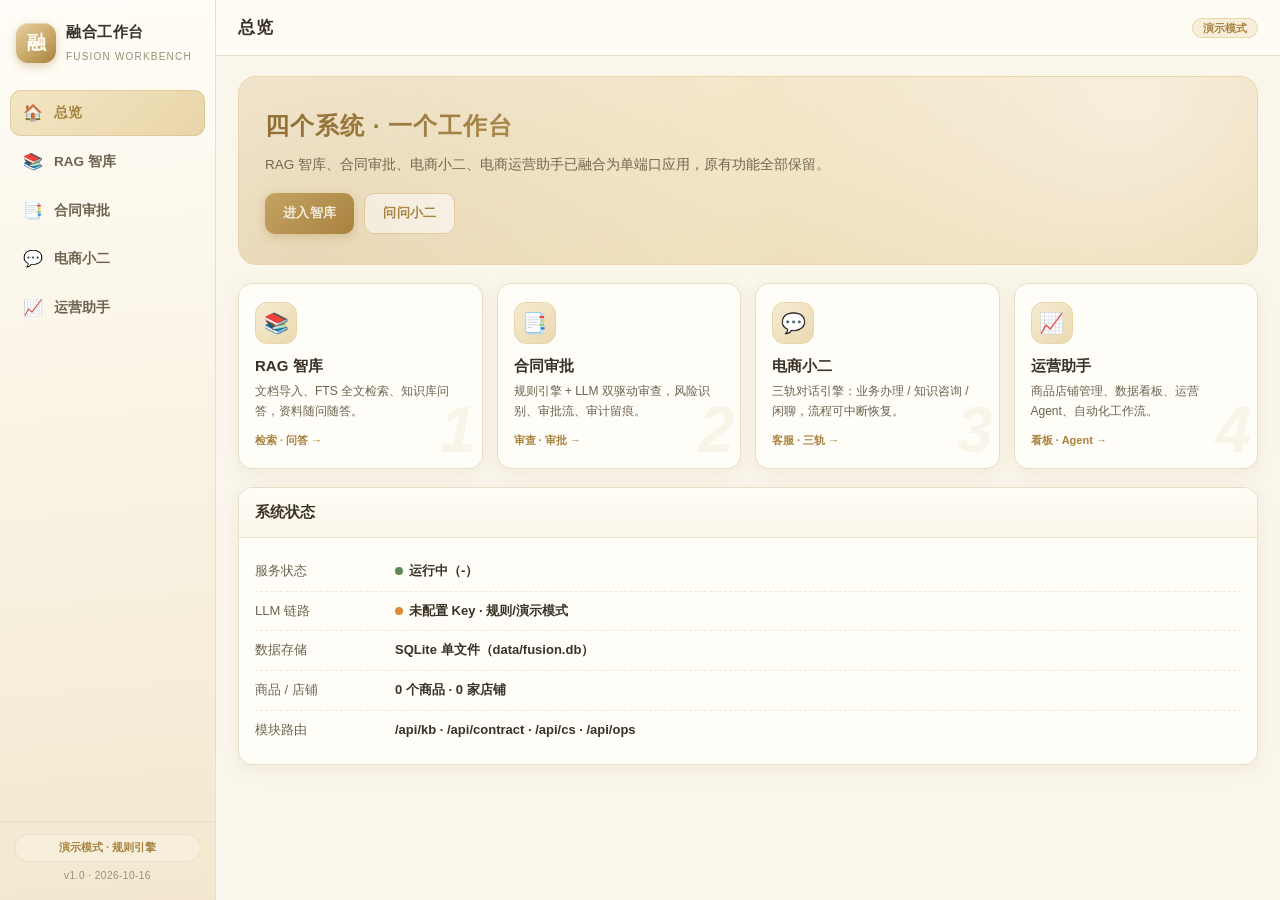
==== static/index.html @ 31737ca7 "feat: 四合一 AI 融合工作台初始化提交（RAG智库/合同审批/电商小二/电商运营助手）" ====
<!DOCTYPE html>
<html lang="zh-CN">
<head>
<meta charset="UTF-8">
<meta name="viewport" content="width=device-width, initial-scale=1.0, viewport-fit=cover">
<title>四合一融合工作台</title>
<link rel="stylesheet" href="/static/assets/app.css">
</head>
<body>
<div class="layout">
  <!-- ============ 侧边栏 ============ -->
  <aside class="sidebar" id="sidebar">
    <div class="brand">
      <div class="brand-logo">融</div>
      <div class="brand-text">
        <b>融合工作台</b>
        <span>Fusion Workbench</span>
      </div>
    </div>
    <nav class="nav">
      <a href="#/overview" data-nav="overview" class="nav-item">
        <span class="ni-ico">🏠</span><span class="ni-text">总览</span>
      </a>
      <a href="#/kb" data-nav="kb" class="nav-item">
        <span class="ni-ico">📚</span><span class="ni-text">RAG 智库</span>
      </a>
      <a href="#/contract" data-nav="contract" class="nav-item">
        <span class="ni-ico">📑</span><span class="ni-text">合同审批</span>
      </a>
      <a href="#/cs" data-nav="cs" class="nav-item">
        <span class="ni-ico">💬</span><span class="ni-text">电商小二</span>
      </a>
      <a href="#/ops" data-nav="ops" class="nav-item">
        <span class="ni-ico">📈</span><span class="ni-text">运营助手</span>
      </a>
    </nav>
    <div class="sidebar-foot">
      <div class="llm-badge" id="llmBadge">检测中…</div>
      <div class="build-mark">v1.0 · 2026-10-16</div>
    </div>
  </aside>
  <div class="sidebar-mask" id="sidebarMask"></div>

  <!-- ============ 主区 ============ -->
  <main class="main">
    <header class="topbar">
      <button class="menu-btn" id="menuBtn" aria-label="菜单">☰</button>
      <h1 class="page-title" id="pageTitle">总览</h1>
      <div class="topbar-right">
        <span class="demo-chip" id="demoChip">演示模式</span>
      </div>
    </header>

    <div class="content" id="content">
      <!-- ======== 总览 ======== -->
      <section class="view" id="view-overview">
        <div class="hero-card">
          <div class="hero-glow"></div>
          <h2>四个系统 · 一个工作台</h2>
          <p>RAG 智库、合同审批、电商小二、电商运营助手已融合为单端口应用，原有功能全部保留。</p>
          <div class="hero-actions">
            <a class="btn btn-gold" href="#/kb">进入智库</a>
            <a class="btn btn-ghost" href="#/cs">问问小二</a>
          </div>
        </div>
        <div class="module-grid" id="moduleGrid"></div>
        <div class="panel">
          <div class="panel-head"><h3>系统状态</h3></div>
          <div class="panel-body" id="sysStatus"></div>
        </div>
      </section>

      <!-- ======== RAG 智库 ======== -->
      <section class="view" id="view-kb">
        <div class="kb-layout">
          <div class="panel">
            <div class="panel-head"><h3>📥 文档导入</h3></div>
            <div class="panel-body">
              <input class="input" id="kbName" placeholder="文档名称，如：售后政策.txt">
              <textarea class="input textarea" id="kbText" rows="5" placeholder="粘贴文档内容（txt / md）…"></textarea>
              <div class="row-gap">
                <button class="btn btn-gold" id="kbImportText">导入文本</button>
                <label class="btn btn-ghost file-btn">
                  上传文件<input type="file" id="kbFile" hidden>
                </label>
              </div>
              <div class="divider"><span>已导入文档</span></div>
              <div class="doc-list" id="kbDocList"></div>
            </div>
          </div>
          <div class="panel kb-chat-panel">
            <div class="panel-head"><h3>💬 知识库问答</h3><span class="panel-tip" id="kbModeTip"></span></div>
            <div class="chat-scroll" id="kbChatScroll"></div>
            <div class="chat-inputbar">
              <input class="input" id="kbQuestion" placeholder="基于已导入文档提问，回车发送">
              <button class="btn btn-gold" id="kbAsk">提问</button>
            </div>
          </div>
        </div>
      </section>

      <!-- ======== 合同审批 ======== -->
      <section class="view" id="view-contract">
        <div class="panel">
          <div class="panel-head"><h3>📑 提交合同审查</h3></div>
          <div class="panel-body">
            <div class="form-grid">
              <input class="input" id="ctName" placeholder="合同名称">
              <select class="input" id="ctBiz">
                <option value="procurement">采购合同</option>
                <option value="sales">销售合同</option>
                <option value="service">服务合同</option>
                <option value="labor">劳动合同</option>
              </select>
              <input class="input" id="ctApplicant" placeholder="经办人" value="李四">
            </div>
            <textarea class="input textarea" id="ctText" rows="6" placeholder="粘贴合同全文，或上传 .txt 合同文件…"></textarea>
            <div class="row-gap">
              <button class="btn btn-gold" id="ctSubmit">开始审查</button>
              <button class="btn btn-ghost" id="ctDemo">填入示例合同</button>
              <label class="btn btn-ghost file-btn">
                上传合同<input type="file" id="ctFile" hidden accept=".txt,.md">
              </label>
            </div>
          </div>
        </div>
        <div class="panel">
          <div class="panel-head"><h3>审查列表</h3>
            <select class="input input-sm" id="ctStatusFilter">
              <option value="">全部状态</option>
              <option value="pending">待审批</option>
              <option value="approved">已通过</option>
              <option value="rejected">已拒绝</option>
              <option value="rectifying">整改中</option>
            </select>
          </div>
          <div class="panel-body table-wrap" id="ctTableWrap"></div>
        </div>
        <div class="panel">
          <div class="panel-head"><h3>🛡️ 审计日志</h3><button class="btn btn-ghost btn-sm" id="ctAuditRefresh">刷新</button></div>
          <div class="panel-body table-wrap" id="ctAuditWrap"></div>
        </div>
      </section>

      <!-- ======== 电商小二 ======== -->
      <section class="view" id="view-cs">
        <div class="cs-layout">
          <div class="panel cs-chat-panel">
            <div class="panel-head">
              <h3>💬 电商小二</h3>
              <div class="row-gap">
                <span class="panel-tip" id="csTrackTip">三轨对话引擎</span>
                <button class="btn btn-ghost btn-sm" id="csReset">重置会话</button>
              </div>
            </div>
            <div class="chat-scroll" id="csChatScroll"></div>
            <div class="chat-inputbar">
              <input class="input" id="csInput" placeholder="试试：查订单 / 查物流 / 申请退款 / 转人工 / 退款政策">
              <button class="btn btn-gold" id="csSend">发送</button>
            </div>
          </div>
          <div class="cs-side">
            <div class="panel">
              <div class="panel-head"><h3>⚡ 快捷入口</h3></div>
              <div class="panel-body quick-grid" id="csQuick"></div>
            </div>
            <div class="panel">
              <div class="panel-head"><h3>🧑‍💼 数字人坐席</h3></div>
              <div class="panel-body dh-body">
                <div class="dh-avatar">🤖</div>
                <div class="dh-info">
                  <b>小二 · 数字人</b>
                  <p>状态：在线（演示）<br>负责：接待 / 答疑 / 引导</p>
                </div>
              </div>
            </div>
            <div class="panel">
              <div class="panel-head"><h3>⭐ 服务评价</h3></div>
              <div class="panel-body">
                <div class="rate-row" id="csRateRow">
                  <span class="rate-star" data-v="1">★</span><span class="rate-star" data-v="2">★</span><span class="rate-star" data-v="3">★</span><span class="rate-star" data-v="4">★</span><span class="rate-star" data-v="5">★</span>
                </div>
                <div class="panel-tip" id="csRateTip">点击星星评价本次服务</div>
              </div>
            </div>
          </div>
        </div>
      </section>

      <!-- ======== 运营助手 ======== -->
      <section class="view" id="view-ops">
        <div class="metric-grid" id="opsMetrics"></div>
        <div class="tabs" id="opsTabs">
          <button class="tab active" data-tab="products">商品池</button>
          <button class="tab" data-tab="stores">店铺管理</button>
          <button class="tab" data-tab="agents">运营 Agent</button>
          <button class="tab" data-tab="workflows">自动化工作流</button>
        </div>
        <div class="tab-pane active" id="pane-products">
          <div class="panel">
            <div class="panel-head"><h3>商品管理</h3>
              <button class="btn btn-gold btn-sm" id="opsNewProduct">+ 新增商品</button>
            </div>
            <div class="panel-body table-wrap" id="opsProductTable"></div>
          </div>
        </div>
        <div class="tab-pane" id="pane-stores">
          <div class="panel">
            <div class="panel-head"><h3>店铺管理</h3>
              <button class="btn btn-gold btn-sm" id="opsNewStore">+ 新增店铺</button>
            </div>
            <div class="panel-body table-wrap" id="opsStoreTable"></div>
          </div>
        </div>
        <div class="tab-pane" id="pane-agents">
          <div class="panel">
            <div class="panel-head"><h3>🤖 运营 Agent</h3></div>
            <div class="panel-body agent-grid" id="opsAgentGrid"></div>
          </div>
          <div class="panel">
            <div class="panel-head"><h3>运行记录</h3></div>
            <div class="panel-body" id="opsRunList"></div>
          </div>
        </div>
        <div class="tab-pane" id="pane-workflows">
          <div class="panel">
            <div class="panel-head"><h3>⚙️ 自动化工作流</h3></div>
            <div class="panel-body table-wrap" id="opsWorkflowTable"></div>
          </div>
        </div>
      </section>
    </div>
  </main>
</div>

<div class="toast" id="toast"></div>
<script src="/static/assets/app.js"></script>
</body>
</html>
---- static/assets/app.css ----
/* ===== 四合一融合工作台 · 金白配色 ===== */
:root {
  --bg: #FAF6EC;
  --bg2: #F4EDDC;
  --card: #FFFDF7;
  --gold: #C9A96A;
  --gold-deep: #A8823F;
  --gold-light: #E9D5A8;
  --ink: #3A3226;
  --ink2: #6E6350;
  --ink3: #9A8D74;
  --line: #E8DFC8;
  --red: #C0453E;
  --orange: #D98E32;
  --green: #5B8C5A;
  --radius: 14px;
  --shadow: 0 4px 18px rgba(168, 130, 63, .10);
}
* { margin: 0; padding: 0; box-sizing: border-box; -webkit-tap-highlight-color: transparent; }
html { -webkit-text-size-adjust: 100%; }
body {
  background: var(--bg);
  color: var(--ink);
  font-family: -apple-system, BlinkMacSystemFont, "PingFang SC", "HarmonyOS Sans SC", "MiSans", "Microsoft YaHei", sans-serif;
  font-size: 14px;
  line-height: 1.6;
}
a { color: inherit; text-decoration: none; }
button { font-family: inherit; }

/* ===== 布局 ===== */
.layout { display: flex; min-height: 100vh; }
.sidebar {
  width: 216px; flex: none;
  background: linear-gradient(175deg, #FFFDF7 0%, #F8F1E0 60%, #F3E8CF 100%);
  border-right: 1px solid var(--line);
  display: flex; flex-direction: column;
  position: sticky; top: 0; height: 100vh;
  z-index: 40;
}
.brand { display: flex; align-items: center; gap: 10px; padding: 20px 16px 16px; }
.brand-logo {
  width: 40px; height: 40px; border-radius: 12px; flex: none;
  background: linear-gradient(140deg, #E8CF9E, #C9A96A 55%, #A8823F);
  color: #FFFDF7; font-weight: 900; font-size: 19px;
  display: flex; align-items: center; justify-content: center;
  box-shadow: 0 3px 10px rgba(168,130,63,.35), inset 0 1px 0 rgba(255,255,255,.4);
}
.brand-text b { display: block; font-size: 15px; letter-spacing: .5px; }
.brand-text span { font-size: 10px; color: var(--ink3); letter-spacing: 1.2px; text-transform: uppercase; }
.nav { flex: 1; padding: 8px 10px; display: flex; flex-direction: column; gap: 3px; }
.nav-item {
  display: flex; align-items: center; gap: 10px;
  padding: 10px 12px; border-radius: 11px;
  color: var(--ink2); font-weight: 600; font-size: 13.5px;
  transition: all .18s;
}
.nav-item:hover { background: rgba(201,169,106,.12); color: var(--ink); }
.nav-item.active {
  background: linear-gradient(135deg, #F3E5C4, #E9D5A8);
  color: var(--gold-deep);
  box-shadow: inset 0 0 0 1px rgba(201,169,106,.35);
}
.ni-ico { font-size: 16px; width: 22px; text-align: center; }
.sidebar-foot { padding: 12px 14px 16px; border-top: 1px solid var(--line); }
.llm-badge {
  font-size: 11px; font-weight: 700; border-radius: 999px;
  padding: 4px 10px; text-align: center; margin-bottom: 6px;
  background: #F7EFDC; color: var(--gold-deep); border: 1px solid var(--line);
}
.llm-badge.on { background: #EDF5EC; color: var(--green); border-color: #CBE0CB; }
.build-mark { font-size: 10px; color: var(--ink3); text-align: center; letter-spacing: .5px; }
.sidebar-mask { display: none; }

.main { flex: 1; min-width: 0; display: flex; flex-direction: column; }
.topbar {
  display: flex; align-items: center; gap: 12px;
  padding: 14px 22px;
  background: rgba(255,253,247,.85);
  backdrop-filter: blur(8px);
  border-bottom: 1px solid var(--line);
  position: sticky; top: 0; z-index: 30;
}
.page-title { font-size: 17px; font-weight: 800; letter-spacing: .5px; }
.topbar-right { margin-left: auto; }
.demo-chip {
  font-size: 11px; font-weight: 700; color: var(--gold-deep);
  background: #F7EFDC; border: 1px solid var(--gold-light);
  padding: 3px 10px; border-radius: 999px;
}
.demo-chip.live { color: var(--green); background: #EDF5EC; border-color: #CBE0CB; }
.menu-btn {
  display: none; font-size: 19px; line-height: 1;
  background: none; border: 1px solid var(--line); border-radius: 9px;
  padding: 5px 10px; color: var(--ink2); cursor: pointer;
}
.content { padding: 20px 22px 60px; max-width: 1280px; width: 100%; }
.view { display: none; animation: fadeUp .25s ease; }
.view.active { display: block; }
@keyframes fadeUp { from { opacity: 0; transform: translateY(6px); } to { opacity: 1; transform: none; } }

/* ===== 通用组件 ===== */
.panel {
  background: var(--card); border: 1px solid var(--line);
  border-radius: var(--radius); box-shadow: var(--shadow);
  margin-bottom: 16px; overflow: hidden;
}
.panel-head {
  display: flex; align-items: center; gap: 10px;
  padding: 13px 16px; border-bottom: 1px solid var(--line);
  background: linear-gradient(180deg, #FFFDF7, #FBF6EA);
}
.panel-head h3 { font-size: 14.5px; font-weight: 800; }
.panel-tip { font-size: 11.5px; color: var(--ink3); margin-left: auto; }
.panel-body { padding: 14px 16px; }
.btn {
  display: inline-flex; align-items: center; justify-content: center; gap: 6px;
  border: none; border-radius: 10px; cursor: pointer;
  font-size: 13px; font-weight: 700; letter-spacing: .3px;
  padding: 9px 18px; transition: all .16s;
}
.btn:active { transform: scale(.97); }
.btn-gold {
  background: linear-gradient(135deg, #C9A96A, #A8823F);
  color: #FFFDF7; box-shadow: 0 3px 10px rgba(168,130,63,.30);
}
.btn-gold:hover { filter: brightness(1.06); }
.btn-ghost {
  background: #FFFDF7; color: var(--gold-deep);
  border: 1px solid var(--gold-light);
}
.btn-ghost:hover { background: #FBF4E4; }
.btn-sm { padding: 5px 12px; font-size: 12px; border-radius: 8px; }
.btn-danger { background: #FBEDEC; color: var(--red); border: 1px solid #F0D4D2; }
.btn[disabled] { opacity: .55; pointer-events: none; }
.input {
  width: 100%; background: #FFFDF7;
  border: 1px solid var(--line); border-radius: 10px;
  padding: 9px 12px; font-size: 13px; color: var(--ink);
  font-family: inherit; outline: none; transition: border .15s;
}
.input:focus { border-color: var(--gold); box-shadow: 0 0 0 3px rgba(201,169,106,.14); }
.input-sm { width: auto; padding: 5px 10px; font-size: 12px; }
.textarea { resize: vertical; min-height: 70px; line-height: 1.6; }
.row-gap { display: flex; gap: 8px; flex-wrap: wrap; margin-top: 10px; }
.file-btn { cursor: pointer; }
.divider {
  display: flex; align-items: center; gap: 10px;
  margin: 16px 0 10px; color: var(--ink3); font-size: 11.5px; font-weight: 700; letter-spacing: 1px;
}
.divider::before, .divider::after { content: ""; flex: 1; height: 1px; background: var(--line); }

table.table { width: 100%; border-collapse: collapse; font-size: 12.5px; }
.table th {
  text-align: left; padding: 9px 10px; font-size: 11.5px; color: var(--ink3);
  border-bottom: 1px solid var(--line); white-space: nowrap; letter-spacing: .5px;
}
.table td { padding: 10px; border-bottom: 1px solid #F2EBDA; vertical-align: top; }
.table tr:last-child td { border-bottom: none; }
.table tr.clickable { cursor: pointer; }
.table tr.clickable:hover { background: #FBF6EA; }
.table-wrap { overflow-x: auto; }
.tag {
  display: inline-block; font-size: 11px; font-weight: 700;
  padding: 2px 9px; border-radius: 999px; white-space: nowrap;
}
.tag-high { background: #FBEDEC; color: var(--red); }
.tag-medium { background: #FCF3E4; color: var(--orange); }
.tag-low { background: #EDF5EC; color: var(--green); }
.tag-none { background: #F2EFE7; color: var(--ink3); }
.tag-gold { background: #F7EFDC; color: var(--gold-deep); }
.tag-gray { background: #F2EFE7; color: var(--ink2); }
.empty-tip { text-align: center; color: var(--ink3); font-size: 12.5px; padding: 26px 0; }

/* ===== 总览 ===== */
.hero-card {
  position: relative; overflow: hidden;
  background: linear-gradient(150deg, #F8EFDB, #F1E3C2 55%, #E9D5A8);
  border: 1px solid var(--gold-light); border-radius: 18px;
  padding: 30px 26px; margin-bottom: 18px;
}
.hero-glow {
  position: absolute; inset: 0; pointer-events: none;
  background:
    radial-gradient(circle at 88% 12%, rgba(255,255,255,.5), transparent 42%),
    radial-gradient(circle at 6% 92%, rgba(168,130,63,.16), transparent 46%);
}
.hero-card h2 {
  font-size: 24px; font-weight: 900; letter-spacing: 1px;
  background: linear-gradient(135deg, #8A6A2F, #C9A96A 55%, #7A5C24);
  -webkit-background-clip: text; background-clip: text; -webkit-text-fill-color: transparent;
}
.hero-card p { margin: 8px 0 18px; color: var(--ink2); font-size: 13.5px; max-width: 620px; }
.hero-actions { display: flex; gap: 10px; flex-wrap: wrap; }
.module-grid { display: grid; grid-template-columns: repeat(auto-fill, minmax(240px, 1fr)); gap: 14px; margin-bottom: 18px; }
.module-card {
  background: var(--card); border: 1px solid var(--line); border-radius: var(--radius);
  padding: 18px 16px; box-shadow: var(--shadow); cursor: pointer;
  transition: all .18s; position: relative; overflow: hidden;
}
.module-card:hover { transform: translateY(-3px); box-shadow: 0 10px 26px rgba(168,130,63,.16); border-color: var(--gold-light); }
.module-card::after {
  content: attr(data-no); position: absolute; right: 6px; bottom: -14px;
  font-size: 64px; font-weight: 900; font-style: italic; color: rgba(201,169,106,.10);
}
.mc-ico {
  width: 42px; height: 42px; border-radius: 12px; font-size: 20px;
  background: linear-gradient(140deg, #F6EBD3, #EAD9AF);
  border: 1px solid var(--gold-light);
  display: flex; align-items: center; justify-content: center; margin-bottom: 10px;
}
.module-card h4 { font-size: 15px; font-weight: 800; margin-bottom: 4px; }
.module-card p { font-size: 12px; color: var(--ink2); line-height: 1.65; min-height: 40px; }
.mc-meta { margin-top: 10px; font-size: 11px; color: var(--gold-deep); font-weight: 700; }

/* ===== 状态行 ===== */
.status-row { display: flex; align-items: center; gap: 10px; padding: 9px 0; border-bottom: 1px dashed #F0E8D4; font-size: 13px; }
.status-row:last-child { border-bottom: none; }
.status-row .k { color: var(--ink2); width: 130px; flex: none; }
.status-row .v { font-weight: 600; }
.dot { width: 8px; height: 8px; border-radius: 50%; display: inline-block; margin-right: 6px; }
.dot-ok { background: var(--green); }
.dot-warn { background: var(--orange); }

/* ===== 智库 ===== */
.kb-layout { display: grid; grid-template-columns: 380px 1fr; gap: 16px; align-items: start; }
.kb-chat-panel { display: flex; flex-direction: column; height: calc(100vh - 210px); min-height: 480px; }
.chat-scroll { flex: 1; overflow-y: auto; padding: 16px; display: flex; flex-direction: column; gap: 12px; }
.chat-inputbar { display: flex; gap: 8px; padding: 12px 16px; border-top: 1px solid var(--line); background: #FBF6EA; }
.chat-inputbar .input { flex: 1; }
.doc-list { display: flex; flex-direction: column; gap: 8px; max-height: 300px; overflow-y: auto; }
.doc-item {
  display: flex; align-items: center; gap: 10px;
  border: 1px solid var(--line); border-radius: 10px; padding: 9px 12px;
  background: #FFFDF7; font-size: 12.5px;
}
.doc-item .di-name { flex: 1; font-weight: 700; overflow: hidden; text-overflow: ellipsis; white-space: nowrap; }
.doc-item .di-meta { color: var(--ink3); font-size: 11px; flex: none; }
.doc-item .di-del { color: var(--ink3); cursor: pointer; padding: 2px 6px; border-radius: 6px; }
.doc-item .di-del:hover { color: var(--red); background: #FBEDEC; }

/* ===== 聊天气泡 ===== */
.msg { display: flex; gap: 9px; max-width: 88%; }
.msg.user { align-self: flex-end; flex-direction: row-reverse; }
.msg-avatar {
  width: 30px; height: 30px; border-radius: 9px; flex: none;
  display: flex; align-items: center; justify-content: center; font-size: 14px;
  background: linear-gradient(140deg, #F6EBD3, #EAD9AF); border: 1px solid var(--gold-light);
}
.msg.user .msg-avatar { background: linear-gradient(140deg, #C9A96A, #A8823F); color: #fff; border: none; }
.msg-body {
  background: #FFFDF7; border: 1px solid var(--line);
  border-radius: 12px; border-top-left-radius: 3px; padding: 9px 12px;
  font-size: 13px; line-height: 1.7; white-space: pre-wrap; word-break: break-word;
}
.msg.user .msg-body {
  background: linear-gradient(135deg, #F3E5C4, #EBD9B0);
  border-color: var(--gold-light); border-top-left-radius: 12px; border-top-right-radius: 3px;
}
.msg-track { display: block; font-size: 10px; color: var(--gold-deep); font-weight: 700; margin-bottom: 3px; letter-spacing: .5px; }
.msg-refs { margin-top: 7px; border-top: 1px dashed var(--line); padding-top: 6px; }
.msg-refs .ref-item { font-size: 11px; color: var(--ink3); margin-top: 3px; }
.msg.typing .msg-body { color: var(--ink3); }

/* ===== 合同 ===== */
.form-grid { display: grid; grid-template-columns: 2fr 1fr 1fr; gap: 10px; margin-bottom: 10px; }
.risk-item { border: 1px solid var(--line); border-radius: 11px; padding: 12px 14px; margin-bottom: 10px; background: #FFFDF7; }
.risk-item .ri-head { display: flex; align-items: center; gap: 8px; margin-bottom: 6px; flex-wrap: wrap; }
.risk-item .ri-title { font-weight: 800; font-size: 13.5px; }
.risk-item .ri-reason { font-size: 12.5px; color: var(--ink2); margin-bottom: 6px; }
.risk-item .ri-sug { font-size: 12.5px; background: #FBF4E4; border-left: 3px solid var(--gold); border-radius: 0 8px 8px 0; padding: 7px 10px; }
.risk-item .ri-basis { font-size: 11.5px; color: var(--ink3); margin-top: 5px; }
.risk-item .ri-snippet { font-size: 11.5px; color: var(--ink3); margin-top: 5px; font-style: italic; }
.ct-actions { display: flex; gap: 8px; flex-wrap: wrap; margin-top: 12px; }
.role-chips { display: flex; gap: 6px; flex-wrap: wrap; margin-bottom: 10px; }
.role-chip {
  font-size: 12px; font-weight: 700; padding: 5px 13px; border-radius: 999px; cursor: pointer;
  background: #FFFDF7; border: 1px solid var(--line); color: var(--ink2);
}
.role-chip.active { background: linear-gradient(135deg, #F3E5C4, #E9D5A8); color: var(--gold-deep); border-color: var(--gold); }

/* ===== 客服 ===== */
.cs-layout { display: grid; grid-template-columns: 1fr 300px; gap: 16px; align-items: start; }
.cs-chat-panel { display: flex; flex-direction: column; height: calc(100vh - 210px); min-height: 520px; }
.cs-side .panel { margin-bottom: 14px; }
.quick-grid { display: grid; grid-template-columns: 1fr 1fr; gap: 8px; }
.quick-btn {
  border: 1px solid var(--line); background: #FFFDF7; border-radius: 10px;
  padding: 9px 6px; font-size: 12px; font-weight: 700; color: var(--ink2); cursor: pointer;
  transition: all .15s;
}
.quick-btn:hover { border-color: var(--gold); color: var(--gold-deep); background: #FBF4E4; }
.dh-body { display: flex; gap: 12px; align-items: center; }
.dh-avatar {
  width: 54px; height: 54px; border-radius: 16px; flex: none;
  background: linear-gradient(140deg, #F6EBD3, #EAD9AF);
  border: 1px solid var(--gold-light);
  display: flex; align-items: center; justify-content: center; font-size: 26px;
  animation: dh-breathe 3s ease-in-out infinite;
}
@keyframes dh-breathe { 0%,100% { box-shadow: 0 0 0 0 rgba(201,169,106,.30); } 50% { box-shadow: 0 0 0 8px rgba(201,169,106,0); } }
.dh-info b { font-size: 13px; }
.dh-info p { font-size: 11.5px; color: var(--ink2); line-height: 1.6; margin-top: 2px; }
.rate-row { display: flex; gap: 6px; justify-content: center; }
.rate-star { font-size: 26px; color: #E3D9C2; cursor: pointer; transition: transform .12s, color .12s; user-select: none; }
.rate-star:hover { transform: scale(1.18); }
.rate-star.on { color: var(--gold); text-shadow: 0 2px 8px rgba(201,169,106,.4); }

/* ===== 运营 ===== */
.metric-grid { display: grid; grid-template-columns: repeat(auto-fill, minmax(150px, 1fr)); gap: 12px; margin-bottom: 16px; }
.metric-card {
  background: var(--card); border: 1px solid var(--line); border-radius: var(--radius);
  padding: 14px 16px; box-shadow: var(--shadow); position: relative; overflow: hidden;
}
.metric-card::before { content: ""; position: absolute; left: 0; top: 0; bottom: 0; width: 3px; background: linear-gradient(180deg, var(--gold-light), var(--gold-deep)); }
.metric-card .m-label { font-size: 11.5px; color: var(--ink3); font-weight: 700; letter-spacing: .5px; }
.metric-card .m-value { font-size: 22px; font-weight: 900; color: var(--gold-deep); margin-top: 3px; }
.metric-card .m-sub { font-size: 11px; color: var(--ink3); margin-top: 2px; }
.tabs { display: flex; gap: 6px; margin-bottom: 14px; border-bottom: 1px solid var(--line); padding-bottom: 0; flex-wrap: wrap; }
.tab {
  border: none; background: none; cursor: pointer;
  font-size: 13px; font-weight: 700; color: var(--ink2);
  padding: 9px 15px; border-radius: 9px 9px 0 0;
  border-bottom: 2px solid transparent; margin-bottom: -1px;
}
.tab:hover { color: var(--gold-deep); background: #FBF4E4; }
.tab.active { color: var(--gold-deep); border-bottom-color: var(--gold-deep); background: #FBF4E4; }
.tab-pane { display: none; }
.tab-pane.active { display: block; animation: fadeUp .2s ease; }
.agent-grid { display: grid; grid-template-columns: repeat(auto-fill, minmax(230px, 1fr)); gap: 12px; }
.agent-card { border: 1px solid var(--line); border-radius: 12px; padding: 15px; background: #FFFDF7; }
.agent-card .ac-name { font-weight: 800; font-size: 14px; display: flex; align-items: center; gap: 7px; }
.agent-card .ac-desc { font-size: 12px; color: var(--ink2); margin: 6px 0 10px; min-height: 38px; }
.agent-card .ac-steps { font-size: 11px; color: var(--ink3); margin-bottom: 10px; }
.agent-card .ac-steps span { display: inline-block; background: #F7EFDC; border-radius: 5px; padding: 1px 7px; margin: 0 4px 4px 0; }
.run-item { border: 1px solid var(--line); border-radius: 11px; padding: 12px 14px; margin-bottom: 10px; background: #FFFDF7; }
.run-item .ri-top { display: flex; align-items: center; gap: 8px; font-size: 13px; flex-wrap: wrap; }
.run-item .ri-task { color: var(--ink2); font-size: 12px; margin-top: 4px; }
.run-item .ri-result { font-size: 12.5px; background: #FBF4E4; border-radius: 8px; padding: 8px 11px; margin-top: 8px; line-height: 1.7; }
.run-item .ri-steps { margin-top: 8px; }
.run-item .ri-step { font-size: 11.5px; color: var(--ink2); padding: 3px 0 3px 16px; position: relative; }
.run-item .ri-step::before { content: "✓"; position: absolute; left: 2px; color: var(--green); font-weight: 800; }
.run-item .ri-time { margin-left: auto; font-size: 11px; color: var(--ink3); }

/* ===== 弹窗 / Toast ===== */
.modal-mask {
  position: fixed; inset: 0; background: rgba(58,50,38,.42);
  display: none; align-items: center; justify-content: center; z-index: 100;
  padding: 20px; backdrop-filter: blur(3px);
}
.modal-mask.show { display: flex; }
.modal {
  background: var(--card); border-radius: 16px; border: 1px solid var(--gold-light);
  width: 100%; max-width: 560px; max-height: 86vh; overflow-y: auto;
  box-shadow: 0 18px 50px rgba(58,50,38,.25);
  animation: fadeUp .22s ease;
}
.modal-head { display: flex; align-items: center; padding: 15px 18px; border-bottom: 1px solid var(--line); }
.modal-head h3 { font-size: 15px; font-weight: 800; flex: 1; }
.modal-close { border: none; background: none; font-size: 18px; color: var(--ink3); cursor: pointer; padding: 4px 8px; border-radius: 8px; }
.modal-close:hover { color: var(--ink); background: #F2EBDA; }
.modal-body { padding: 18px; }
.toast {
  position: fixed; left: 50%; bottom: 34px; transform: translateX(-50%) translateY(20px);
  background: rgba(58,50,38,.92); color: #FFFDF7;
  font-size: 13px; font-weight: 600;
  padding: 10px 20px; border-radius: 999px;
  opacity: 0; pointer-events: none; transition: all .25s; z-index: 200;
  max-width: 86vw;
}
.toast.show { opacity: 1; transform: translateX(-50%) translateY(0); }

/* ===== 手机端 ===== */
@media (max-width: 960px) {
  .kb-layout, .cs-layout { grid-template-columns: 1fr; }
  .kb-chat-panel, .cs-chat-panel { height: 62vh; }
  .form-grid { grid-template-columns: 1fr; }
}
@media (max-width: 768px) {
  .sidebar {
    position: fixed; left: 0; top: 0; bottom: 0;
    transform: translateX(-105%); transition: transform .24s ease;
    box-shadow: 0 0 40px rgba(58,50,38,.18);
  }
  .sidebar.open { transform: none; }
  .sidebar-mask {
    display: none; position: fixed; inset: 0;
    background: rgba(58,50,38,.4); z-index: 35;
  }
  .sidebar-mask.show { display: block; }
  .menu-btn { display: block; }
  .content { padding: 14px 12px 50px; }
  .topbar { padding: 11px 14px; }
  .page-title { font-size: 15.5px; }
  .hero-card { padding: 22px 18px; }
  .hero-card h2 { font-size: 20px; }
  .module-grid { grid-template-columns: 1fr 1fr; gap: 10px; }
  .module-card { padding: 14px 12px; }
  .module-card p { min-height: 0; font-size: 11.5px; }
  .mc-meta { font-size: 10.5px; }
  .metric-grid { grid-template-columns: 1fr 1fr; gap: 10px; }
  .msg { max-width: 96%; }
  .table th, .table td { padding: 8px 8px; font-size: 12px; }
  .cs-side { order: -1; }
  .quick-grid { grid-template-columns: 1fr 1fr 1fr; }
  .panel-body { padding: 12px; }
}
@media (max-width: 420px) {
  .module-grid { grid-template-columns: 1fr; }
  .metric-grid { grid-template-columns: 1fr 1fr; }
}
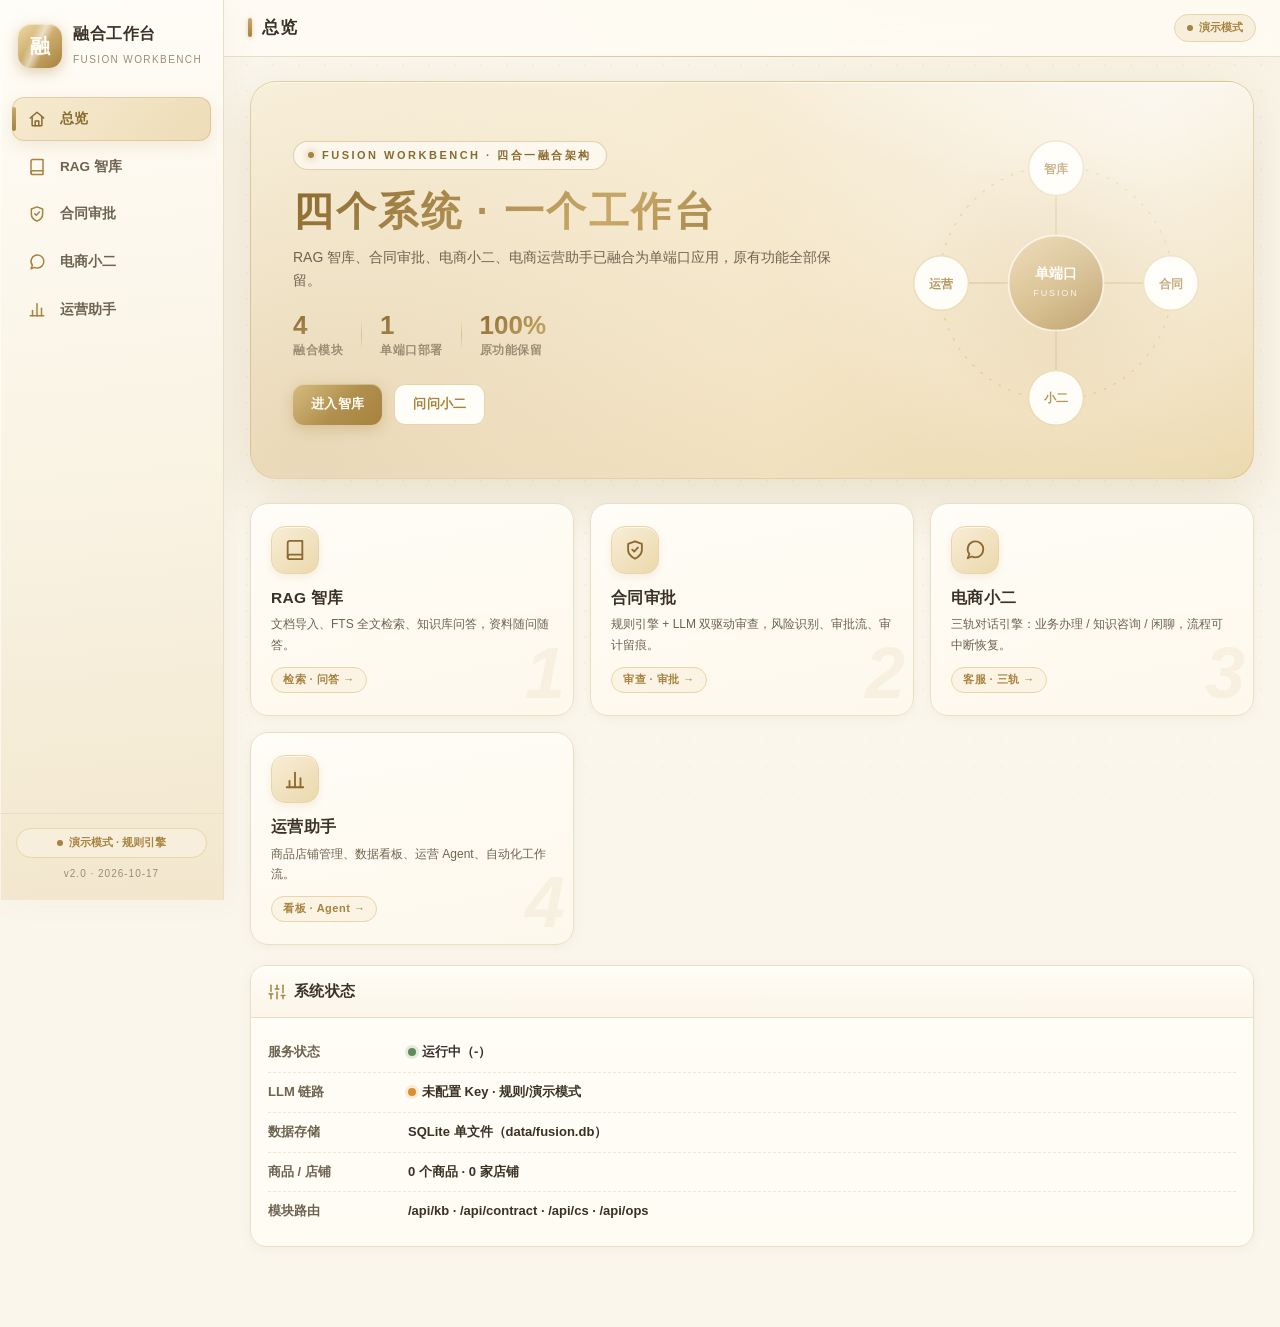
==== commit c0c073ba: "feat: 融合工作台视觉重设计 v2 — 发布会级金白，功能零改动 - 总览：发布会大版面 Hero（渐变标题/数据条/单端口轨道图）+ 模块卡错峰入场动画 - 全局：18 枚 SVG 线性图标替换" ====
--- a/static/index.html
+++ b/static/index.html
@@ -3,10 +3,33 @@
 <head>
 <meta charset="UTF-8">
 <meta name="viewport" content="width=device-width, initial-scale=1.0, viewport-fit=cover">
-<title>四合一融合工作台</title>
+<title>融界 · 四合一融合工作台</title>
 <link rel="stylesheet" href="/static/assets/app.css">
 </head>
 <body>
+
+<!-- ============ SVG 图标库（装饰层，不承载任何逻辑） ============ -->
+<svg xmlns="http://www.w3.org/2000/svg" style="display:none" aria-hidden="true">
+  <symbol id="ico-home" viewBox="0 0 24 24"><path d="M3 10.7 12 3l9 7.7"/><path d="M5.5 9.6V20a1 1 0 0 0 1 1h11a1 1 0 0 0 1-1V9.6"/><path d="M9.6 21v-6.2h4.8V21"/></symbol>
+  <symbol id="ico-book" viewBox="0 0 24 24"><path d="M4 19.5A2.5 2.5 0 0 1 6.5 17H20"/><path d="M6.5 2H20v20H6.5A2.5 2.5 0 0 1 4 19.5v-15A2.5 2.5 0 0 1 6.5 2z"/></symbol>
+  <symbol id="ico-shield" viewBox="0 0 24 24"><path d="M12 21.5s7.5-3.4 7.5-9.3V5.4L12 2.5 4.5 5.4v6.8c0 5.9 7.5 9.3 7.5 9.3z"/><path d="m9 11.6 2.1 2.1 4-4.4"/></symbol>
+  <symbol id="ico-chat" viewBox="0 0 24 24"><path d="M21 11.5a8.5 8.5 0 0 1-8.5 8.5c-1.4 0-2.7-.3-3.9-.9L4 21l1.9-4.6A8.5 8.5 0 1 1 21 11.5z"/></symbol>
+  <symbol id="ico-chart" viewBox="0 0 24 24"><path d="M3 21h18"/><path d="M6 21v-7"/><path d="M12 21V5"/><path d="M18 21v-10"/></symbol>
+  <symbol id="ico-spark" viewBox="0 0 24 24"><path fill="currentColor" stroke="none" d="M12 2.5 13.9 8.6 20 10.5l-6.1 1.9L12 18.5l-1.9-6.1L4 10.5l6.1-1.9z"/><path fill="currentColor" stroke="none" d="M18.6 15.4l.7 2.2 2.2.7-2.2.7-.7 2.2-.7-2.2-2.2-.7 2.2-.7z"/></symbol>
+  <symbol id="ico-file" viewBox="0 0 24 24"><path d="M14 2.5H6.5A2 2 0 0 0 4.5 4.5v15a2 2 0 0 0 2 2h11a2 2 0 0 0 2-2V8z"/><path d="M14 2.5V8h5.5"/></symbol>
+  <symbol id="ico-bulb" viewBox="0 0 24 24"><path d="M9.5 18h5"/><path d="M10.5 21h3"/><path d="M12 2.8a5.8 5.8 0 0 0-3.4 10.5c.6.5 1 1.2 1 2.2h4.8c0-1 .4-1.7 1-2.2A5.8 5.8 0 0 0 12 2.8z"/></symbol>
+  <symbol id="ico-clipboard" viewBox="0 0 24 24"><path d="M8 4H6a2 2 0 0 0-2 2v14a2 2 0 0 0 2 2h12a2 2 0 0 0 2-2V6a2 2 0 0 0-2-2h-2"/><rect x="8" y="2" width="8" height="4" rx="1.2"/></symbol>
+  <symbol id="ico-upload" viewBox="0 0 24 24"><path d="M21 15v3.5a2 2 0 0 1-2 2H5a2 2 0 0 1-2-2V15"/><path d="M17 7.5 12 2.5 7 7.5"/><path d="M12 2.5V15"/></symbol>
+  <symbol id="ico-bolt" viewBox="0 0 24 24"><path fill="currentColor" stroke="none" d="M13 2 4.5 13.5H11l-1 8.5 8.5-11.5H12z"/></symbol>
+  <symbol id="ico-user" viewBox="0 0 24 24"><circle cx="12" cy="7.5" r="3.8"/><path d="M4.5 20.5c0-3.6 3.4-5.8 7.5-5.8s7.5 2.2 7.5 5.8"/></symbol>
+  <symbol id="ico-star" viewBox="0 0 24 24"><path fill="currentColor" stroke="none" d="m12 2.6 2.8 5.9 6.4.9-4.7 4.5 1.2 6.4L12 17l-5.7 3.3 1.2-6.4-4.7-4.5 6.4-.9z"/></symbol>
+  <symbol id="ico-sliders" viewBox="0 0 24 24"><path d="M4 21v-6"/><path d="M4 11V3"/><path d="M12 21v-9"/><path d="M12 8V3"/><path d="M20 21v-4"/><path d="M20 13V3"/><path d="M1.5 14.5h5"/><path d="M9.5 8h5"/><path d="M17.5 16.5h5"/></symbol>
+  <symbol id="ico-link" viewBox="0 0 24 24"><path d="M10.5 13.5a5 5 0 0 0 7.1.4l2.6-2.6a5 5 0 0 0-7.1-7.1l-1.4 1.4"/><path d="M13.5 10.5a5 5 0 0 0-7.1-.4L3.8 12.7a5 5 0 0 0 7.1 7.1l1.4-1.4"/></symbol>
+  <symbol id="ico-check" viewBox="0 0 24 24"><path d="m5 12.5 4.5 4.5L19 6.5"/></symbol>
+  <symbol id="ico-refresh" viewBox="0 0 24 24"><path d="M21 12a9 9 0 1 1-2.6-6.4"/><path d="M21 3v6h-6"/></symbol>
+  <symbol id="ico-send" viewBox="0 0 24 24"><path d="M21.5 2.5 11 13"/><path d="M21.5 2.5 15 21.5l-4-8.5-8.5-4z"/></symbol>
+</svg>
+
 <div class="layout">
   <!-- ============ 侧边栏 ============ -->
   <aside class="sidebar" id="sidebar">
@@ -19,24 +42,24 @@
     </div>
     <nav class="nav">
       <a href="#/overview" data-nav="overview" class="nav-item">
-        <span class="ni-ico">🏠</span><span class="ni-text">总览</span>
+        <span class="ni-ico"><svg class="ico"><use href="#ico-home"/></svg></span><span class="ni-text">总览</span>
       </a>
       <a href="#/kb" data-nav="kb" class="nav-item">
-        <span class="ni-ico">📚</span><span class="ni-text">RAG 智库</span>
+        <span class="ni-ico"><svg class="ico"><use href="#ico-book"/></svg></span><span class="ni-text">RAG 智库</span>
       </a>
       <a href="#/contract" data-nav="contract" class="nav-item">
-        <span class="ni-ico">📑</span><span class="ni-text">合同审批</span>
+        <span class="ni-ico"><svg class="ico"><use href="#ico-shield"/></svg></span><span class="ni-text">合同审批</span>
       </a>
       <a href="#/cs" data-nav="cs" class="nav-item">
-        <span class="ni-ico">💬</span><span class="ni-text">电商小二</span>
+        <span class="ni-ico"><svg class="ico"><use href="#ico-chat"/></svg></span><span class="ni-text">电商小二</span>
       </a>
       <a href="#/ops" data-nav="ops" class="nav-item">
-        <span class="ni-ico">📈</span><span class="ni-text">运营助手</span>
+        <span class="ni-ico"><svg class="ico"><use href="#ico-chart"/></svg></span><span class="ni-text">运营助手</span>
       </a>
     </nav>
     <div class="sidebar-foot">
       <div class="llm-badge" id="llmBadge">检测中…</div>
-      <div class="build-mark">v1.0 · 2026-10-16</div>
+      <div class="build-mark">v2.0 · 2026-10-17</div>
     </div>
   </aside>
   <div class="sidebar-mask" id="sidebarMask"></div>
@@ -56,16 +79,59 @@
       <section class="view" id="view-overview">
         <div class="hero-card">
           <div class="hero-glow"></div>
-          <h2>四个系统 · 一个工作台</h2>
-          <p>RAG 智库、合同审批、电商小二、电商运营助手已融合为单端口应用，原有功能全部保留。</p>
-          <div class="hero-actions">
-            <a class="btn btn-gold" href="#/kb">进入智库</a>
-            <a class="btn btn-ghost" href="#/cs">问问小二</a>
-          </div>
+          <div class="hero-main">
+            <div class="hero-kicker">FUSION WORKBENCH · 四合一融合架构</div>
+            <h2>四个系统 · 一个工作台</h2>
+            <p>RAG 智库、合同审批、电商小二、电商运营助手已融合为单端口应用，原有功能全部保留。</p>
+            <div class="hero-stats">
+              <div class="hs-item"><b>4</b><span>融合模块</span></div>
+              <div class="hs-sep"></div>
+              <div class="hs-item"><b>1</b><span>单端口部署</span></div>
+              <div class="hs-sep"></div>
+              <div class="hs-item"><b>100%</b><span>原功能保留</span></div>
+            </div>
+            <div class="hero-actions">
+              <a class="btn btn-gold" href="#/kb">进入智库</a>
+              <a class="btn btn-ghost" href="#/cs">问问小二</a>
+            </div>
+          </div>
+          <svg class="hero-orbit" viewBox="0 0 340 340" fill="none" aria-hidden="true">
+            <defs>
+              <linearGradient id="orbGold" x1="0" y1="0" x2="1" y2="1">
+                <stop offset="0" stop-color="#E8CF9E"/><stop offset=".55" stop-color="#C9A96A"/><stop offset="1" stop-color="#A8823F"/>
+              </linearGradient>
+              <radialGradient id="orbGlow" cx=".5" cy=".5" r=".5">
+                <stop offset="0" stop-color="#C9A96A" stop-opacity=".26"/><stop offset="1" stop-color="#C9A96A" stop-opacity="0"/>
+              </radialGradient>
+            </defs>
+            <circle cx="170" cy="170" r="152" fill="url(#orbGlow)"/>
+            <g class="orbit-ring">
+              <circle cx="170" cy="170" r="128" stroke="#C9A96A" stroke-opacity=".5" stroke-width="1.4" stroke-dasharray="3 9"/>
+            </g>
+            <g stroke="#C9A96A" stroke-opacity=".55" stroke-width="1.4">
+              <path d="M170 44v82"/><path d="M296 170h-82"/><path d="M170 296v-82"/><path d="M44 170h82"/>
+            </g>
+            <g text-anchor="middle">
+              <circle cx="170" cy="170" r="52" fill="url(#orbGold)"/>
+              <circle cx="170" cy="170" r="52" stroke="#FFFDF7" stroke-opacity=".7" stroke-width="2"/>
+              <text x="170" y="164" fill="#FFFDF7" font-size="15" font-weight="800">单端口</text>
+              <text x="170" y="184" fill="#FFFDF7" fill-opacity=".85" font-size="10" letter-spacing="2">FUSION</text>
+              <g font-size="13" font-weight="800">
+                <circle cx="170" cy="44" r="30" fill="#FFFDF7" stroke="#E9D5A8" stroke-width="1.6"/>
+                <text x="170" y="49" fill="#A8823F">智库</text>
+                <circle cx="296" cy="170" r="30" fill="#FFFDF7" stroke="#E9D5A8" stroke-width="1.6"/>
+                <text x="296" y="175" fill="#A8823F">合同</text>
+                <circle cx="170" cy="296" r="30" fill="#FFFDF7" stroke="#E9D5A8" stroke-width="1.6"/>
+                <text x="170" y="301" fill="#A8823F">小二</text>
+                <circle cx="44" cy="170" r="30" fill="#FFFDF7" stroke="#E9D5A8" stroke-width="1.6"/>
+                <text x="44" y="175" fill="#A8823F">运营</text>
+              </g>
+            </g>
+          </svg>
         </div>
         <div class="module-grid" id="moduleGrid"></div>
         <div class="panel">
-          <div class="panel-head"><h3>系统状态</h3></div>
+          <div class="panel-head"><h3><svg class="ico"><use href="#ico-sliders"/></svg>系统状态</h3></div>
           <div class="panel-body" id="sysStatus"></div>
         </div>
       </section>
@@ -74,7 +140,7 @@
       <section class="view" id="view-kb">
         <div class="kb-layout">
           <div class="panel">
-            <div class="panel-head"><h3>📥 文档导入</h3></div>
+            <div class="panel-head"><h3><svg class="ico"><use href="#ico-upload"/></svg>文档导入</h3></div>
             <div class="panel-body">
               <input class="input" id="kbName" placeholder="文档名称，如：售后政策.txt">
               <textarea class="input textarea" id="kbText" rows="5" placeholder="粘贴文档内容（txt / md）…"></textarea>
@@ -89,7 +155,7 @@
             </div>
           </div>
           <div class="panel kb-chat-panel">
-            <div class="panel-head"><h3>💬 知识库问答</h3><span class="panel-tip" id="kbModeTip"></span></div>
+            <div class="panel-head"><h3><svg class="ico"><use href="#ico-spark"/></svg>知识库问答</h3><span class="panel-tip" id="kbModeTip"></span></div>
             <div class="chat-scroll" id="kbChatScroll"></div>
             <div class="chat-inputbar">
               <input class="input" id="kbQuestion" placeholder="基于已导入文档提问，回车发送">
@@ -102,7 +168,7 @@
       <!-- ======== 合同审批 ======== -->
       <section class="view" id="view-contract">
         <div class="panel">
-          <div class="panel-head"><h3>📑 提交合同审查</h3></div>
+          <div class="panel-head"><h3><svg class="ico"><use href="#ico-shield"/></svg>提交合同审查</h3></div>
           <div class="panel-body">
             <div class="form-grid">
               <input class="input" id="ctName" placeholder="合同名称">
@@ -125,7 +191,7 @@
           </div>
         </div>
         <div class="panel">
-          <div class="panel-head"><h3>审查列表</h3>
+          <div class="panel-head"><h3><svg class="ico"><use href="#ico-clipboard"/></svg>审查列表</h3>
             <select class="input input-sm" id="ctStatusFilter">
               <option value="">全部状态</option>
               <option value="pending">待审批</option>
@@ -137,7 +203,7 @@
           <div class="panel-body table-wrap" id="ctTableWrap"></div>
         </div>
         <div class="panel">
-          <div class="panel-head"><h3>🛡️ 审计日志</h3><button class="btn btn-ghost btn-sm" id="ctAuditRefresh">刷新</button></div>
+          <div class="panel-head"><h3><svg class="ico"><use href="#ico-shield"/></svg>审计日志</h3><button class="btn btn-ghost btn-sm" id="ctAuditRefresh">刷新</button></div>
           <div class="panel-body table-wrap" id="ctAuditWrap"></div>
         </div>
       </section>
@@ -147,7 +213,7 @@
         <div class="cs-layout">
           <div class="panel cs-chat-panel">
             <div class="panel-head">
-              <h3>💬 电商小二</h3>
+              <h3><svg class="ico"><use href="#ico-chat"/></svg>电商小二</h3>
               <div class="row-gap">
                 <span class="panel-tip" id="csTrackTip">三轨对话引擎</span>
                 <button class="btn btn-ghost btn-sm" id="csReset">重置会话</button>
@@ -161,13 +227,13 @@
           </div>
           <div class="cs-side">
             <div class="panel">
-              <div class="panel-head"><h3>⚡ 快捷入口</h3></div>
+              <div class="panel-head"><h3><svg class="ico"><use href="#ico-bolt"/></svg>快捷入口</h3></div>
               <div class="panel-body quick-grid" id="csQuick"></div>
             </div>
             <div class="panel">
-              <div class="panel-head"><h3>🧑‍💼 数字人坐席</h3></div>
+              <div class="panel-head"><h3><svg class="ico"><use href="#ico-user"/></svg>数字人坐席</h3></div>
               <div class="panel-body dh-body">
-                <div class="dh-avatar">🤖</div>
+                <div class="dh-avatar"><svg class="ico"><use href="#ico-user"/></svg></div>
                 <div class="dh-info">
                   <b>小二 · 数字人</b>
                   <p>状态：在线（演示）<br>负责：接待 / 答疑 / 引导</p>
@@ -175,7 +241,7 @@
               </div>
             </div>
             <div class="panel">
-              <div class="panel-head"><h3>⭐ 服务评价</h3></div>
+              <div class="panel-head"><h3><svg class="ico"><use href="#ico-star"/></svg>服务评价</h3></div>
               <div class="panel-body">
                 <div class="rate-row" id="csRateRow">
                   <span class="rate-star" data-v="1">★</span><span class="rate-star" data-v="2">★</span><span class="rate-star" data-v="3">★</span><span class="rate-star" data-v="4">★</span><span class="rate-star" data-v="5">★</span>
@@ -198,7 +264,7 @@
         </div>
         <div class="tab-pane active" id="pane-products">
           <div class="panel">
-            <div class="panel-head"><h3>商品管理</h3>
+            <div class="panel-head"><h3><svg class="ico"><use href="#ico-clipboard"/></svg>商品管理</h3>
               <button class="btn btn-gold btn-sm" id="opsNewProduct">+ 新增商品</button>
             </div>
             <div class="panel-body table-wrap" id="opsProductTable"></div>
@@ -206,7 +272,7 @@
         </div>
         <div class="tab-pane" id="pane-stores">
           <div class="panel">
-            <div class="panel-head"><h3>店铺管理</h3>
+            <div class="panel-head"><h3><svg class="ico"><use href="#ico-home"/></svg>店铺管理</h3>
               <button class="btn btn-gold btn-sm" id="opsNewStore">+ 新增店铺</button>
             </div>
             <div class="panel-body table-wrap" id="opsStoreTable"></div>
@@ -214,17 +280,17 @@
         </div>
         <div class="tab-pane" id="pane-agents">
           <div class="panel">
-            <div class="panel-head"><h3>🤖 运营 Agent</h3></div>
+            <div class="panel-head"><h3><svg class="ico"><use href="#ico-spark"/></svg>运营 Agent</h3></div>
             <div class="panel-body agent-grid" id="opsAgentGrid"></div>
           </div>
           <div class="panel">
-            <div class="panel-head"><h3>运行记录</h3></div>
+            <div class="panel-head"><h3><svg class="ico"><use href="#ico-clipboard"/></svg>运行记录</h3></div>
             <div class="panel-body" id="opsRunList"></div>
           </div>
         </div>
         <div class="tab-pane" id="pane-workflows">
           <div class="panel">
-            <div class="panel-head"><h3>⚙️ 自动化工作流</h3></div>
+            <div class="panel-head"><h3><svg class="ico"><use href="#ico-sliders"/></svg>自动化工作流</h3></div>
             <div class="panel-body table-wrap" id="opsWorkflowTable"></div>
           </div>
         </div>
--- a/static/assets/app.css
+++ b/static/assets/app.css
@@ -1,10 +1,12 @@
-/* ===== 四合一融合工作台 · 金白配色 ===== */
+/* ===== 融界 · 四合一融合工作台 · 发布会级金白（v2.0 2026-10-17）=====
+   纪律：本文件只重做视觉，app.js 依赖的所有类名 / CSS 变量一个不删 */
 :root {
   --bg: #FAF6EC;
   --bg2: #F4EDDC;
   --card: #FFFDF7;
   --gold: #C9A96A;
   --gold-deep: #A8823F;
+  --gold-darker: #8A6A2F;
   --gold-light: #E9D5A8;
   --ink: #3A3226;
   --ink2: #6E6350;
@@ -13,147 +15,201 @@
   --red: #C0453E;
   --orange: #D98E32;
   --green: #5B8C5A;
-  --radius: 14px;
-  --shadow: 0 4px 18px rgba(168, 130, 63, .10);
+  --radius: 16px;
+  --shadow: 0 8px 30px rgba(168, 130, 63, .12);
+  --shadow-sm: 0 2px 10px rgba(168, 130, 63, .08);
+  --shadow-lg: 0 20px 56px rgba(168, 130, 63, .20);
+  --glass: rgba(255, 253, 247, .78);
 }
 * { margin: 0; padding: 0; box-sizing: border-box; -webkit-tap-highlight-color: transparent; }
 html { -webkit-text-size-adjust: 100%; }
 body {
-  background: var(--bg);
+  background:
+    radial-gradient(1200px 520px at 88% -12%, rgba(233, 213, 168, .38), transparent 60%),
+    radial-gradient(900px 420px at -12% 28%, rgba(201, 169, 106, .12), transparent 55%),
+    var(--bg);
   color: var(--ink);
   font-family: -apple-system, BlinkMacSystemFont, "PingFang SC", "HarmonyOS Sans SC", "MiSans", "Microsoft YaHei", sans-serif;
   font-size: 14px;
   line-height: 1.6;
 }
+/* 全局细点阵装饰层（纯装饰，不拦截事件） */
+body::before {
+  content: ""; position: fixed; inset: 0; z-index: 0; pointer-events: none;
+  background-image: radial-gradient(rgba(168, 130, 63, .055) 1px, transparent 1px);
+  background-size: 26px 26px;
+  -webkit-mask-image: linear-gradient(180deg, #000 0%, #000 70%, transparent 100%);
+  mask-image: linear-gradient(180deg, #000 0%, #000 70%, transparent 100%);
+}
 a { color: inherit; text-decoration: none; }
 button { font-family: inherit; }
 
+/* ===== SVG 图标基类 ===== */
+svg.ico {
+  width: 18px; height: 18px; flex: none; display: block;
+  fill: none; stroke: currentColor; stroke-width: 2;
+  stroke-linecap: round; stroke-linejoin: round;
+}
+
 /* ===== 布局 ===== */
-.layout { display: flex; min-height: 100vh; }
+.layout { display: flex; min-height: 100vh; position: relative; z-index: 1; }
 .sidebar {
-  width: 216px; flex: none;
-  background: linear-gradient(175deg, #FFFDF7 0%, #F8F1E0 60%, #F3E8CF 100%);
+  width: 224px; flex: none;
+  background: linear-gradient(175deg, #FFFDF7 0%, #F9F2E2 58%, #F2E7CD 100%);
   border-right: 1px solid var(--line);
   display: flex; flex-direction: column;
   position: sticky; top: 0; height: 100vh;
   z-index: 40;
-}
-.brand { display: flex; align-items: center; gap: 10px; padding: 20px 16px 16px; }
+  box-shadow: 1px 0 0 rgba(255, 255, 255, .6) inset, 6px 0 28px rgba(168, 130, 63, .06);
+}
+.brand { display: flex; align-items: center; gap: 11px; padding: 22px 18px 18px; }
 .brand-logo {
-  width: 40px; height: 40px; border-radius: 12px; flex: none;
-  background: linear-gradient(140deg, #E8CF9E, #C9A96A 55%, #A8823F);
-  color: #FFFDF7; font-weight: 900; font-size: 19px;
+  width: 44px; height: 44px; border-radius: 13px; flex: none;
+  background: linear-gradient(140deg, #EFD9A6, #C9A96A 52%, #A8823F);
+  color: #FFFDF7; font-weight: 900; font-size: 20px;
   display: flex; align-items: center; justify-content: center;
-  box-shadow: 0 3px 10px rgba(168,130,63,.35), inset 0 1px 0 rgba(255,255,255,.4);
-}
-.brand-text b { display: block; font-size: 15px; letter-spacing: .5px; }
-.brand-text span { font-size: 10px; color: var(--ink3); letter-spacing: 1.2px; text-transform: uppercase; }
-.nav { flex: 1; padding: 8px 10px; display: flex; flex-direction: column; gap: 3px; }
+  position: relative; overflow: hidden;
+  box-shadow: 0 4px 14px rgba(168, 130, 63, .38), inset 0 1px 0 rgba(255, 255, 255, .45);
+}
+.brand-logo::after {
+  content: ""; position: absolute; inset: 0;
+  background: linear-gradient(115deg, transparent 30%, rgba(255, 255, 255, .55) 45%, transparent 60%);
+  animation: logoSheen 4.5s ease-in-out infinite;
+}
+@keyframes logoSheen { 0%, 65%, 100% { transform: translateX(-110%); } 35% { transform: translateX(110%); } }
+.brand-text b { display: block; font-size: 15.5px; font-weight: 900; letter-spacing: .5px; }
+.brand-text span { font-size: 10px; color: var(--ink3); letter-spacing: 1.4px; text-transform: uppercase; }
+.nav { flex: 1; padding: 10px 12px; display: flex; flex-direction: column; gap: 4px; }
 .nav-item {
-  display: flex; align-items: center; gap: 10px;
-  padding: 10px 12px; border-radius: 11px;
-  color: var(--ink2); font-weight: 600; font-size: 13.5px;
+  display: flex; align-items: center; gap: 11px; position: relative;
+  padding: 11px 13px; border-radius: 12px;
+  color: var(--ink2); font-weight: 700; font-size: 13.5px;
   transition: all .18s;
 }
-.nav-item:hover { background: rgba(201,169,106,.12); color: var(--ink); }
+.nav-item:hover { background: rgba(201, 169, 106, .13); color: var(--ink); transform: translateX(2px); }
 .nav-item.active {
-  background: linear-gradient(135deg, #F3E5C4, #E9D5A8);
-  color: var(--gold-deep);
-  box-shadow: inset 0 0 0 1px rgba(201,169,106,.35);
-}
-.ni-ico { font-size: 16px; width: 22px; text-align: center; }
-.sidebar-foot { padding: 12px 14px 16px; border-top: 1px solid var(--line); }
+  background: linear-gradient(135deg, #F6EAD0, #EDDCB6);
+  color: var(--gold-darker);
+  box-shadow: inset 0 0 0 1px rgba(201, 169, 106, .42), 0 5px 16px rgba(168, 130, 63, .14);
+}
+.nav-item.active::before {
+  content: ""; position: absolute; left: 0; top: 22%; bottom: 22%; width: 3.5px;
+  border-radius: 999px; background: linear-gradient(180deg, var(--gold), var(--gold-deep));
+}
+.ni-ico { width: 24px; display: flex; align-items: center; justify-content: center; color: var(--gold-deep); }
+.nav-item.active .ni-ico { color: var(--gold-darker); }
+.sidebar-foot { padding: 14px 16px 18px; border-top: 1px solid var(--line); }
 .llm-badge {
-  font-size: 11px; font-weight: 700; border-radius: 999px;
-  padding: 4px 10px; text-align: center; margin-bottom: 6px;
-  background: #F7EFDC; color: var(--gold-deep); border: 1px solid var(--line);
-}
+  font-size: 11px; font-weight: 800; border-radius: 999px;
+  padding: 5px 10px; text-align: center; margin-bottom: 8px;
+  background: #F7EFDC; color: var(--gold-deep); border: 1px solid var(--gold-light);
+  display: flex; align-items: center; justify-content: center; gap: 6px;
+}
+.llm-badge::before { content: ""; width: 6px; height: 6px; border-radius: 50%; background: currentColor; }
 .llm-badge.on { background: #EDF5EC; color: var(--green); border-color: #CBE0CB; }
-.build-mark { font-size: 10px; color: var(--ink3); text-align: center; letter-spacing: .5px; }
+.build-mark { font-size: 10px; color: var(--ink3); text-align: center; letter-spacing: 1px; }
 .sidebar-mask { display: none; }
 
 .main { flex: 1; min-width: 0; display: flex; flex-direction: column; }
 .topbar {
   display: flex; align-items: center; gap: 12px;
-  padding: 14px 22px;
-  background: rgba(255,253,247,.85);
-  backdrop-filter: blur(8px);
+  padding: 14px 24px;
+  background: var(--glass);
+  backdrop-filter: blur(16px) saturate(1.25);
+  -webkit-backdrop-filter: blur(16px) saturate(1.25);
   border-bottom: 1px solid var(--line);
   position: sticky; top: 0; z-index: 30;
 }
-.page-title { font-size: 17px; font-weight: 800; letter-spacing: .5px; }
+.topbar::after {
+  content: ""; position: absolute; left: 0; right: 0; bottom: -1px; height: 1px;
+  background: linear-gradient(90deg, transparent, rgba(201, 169, 106, .5), transparent);
+}
+.page-title { font-size: 17px; font-weight: 900; letter-spacing: .5px; display: flex; align-items: center; gap: 10px; }
+.page-title::before {
+  content: ""; width: 4px; height: 19px; border-radius: 4px;
+  background: linear-gradient(180deg, var(--gold), var(--gold-deep));
+  box-shadow: 0 1px 5px rgba(168, 130, 63, .4);
+}
 .topbar-right { margin-left: auto; }
 .demo-chip {
-  font-size: 11px; font-weight: 700; color: var(--gold-deep);
+  font-size: 11px; font-weight: 800; color: var(--gold-deep);
   background: #F7EFDC; border: 1px solid var(--gold-light);
-  padding: 3px 10px; border-radius: 999px;
-}
+  padding: 4px 12px; border-radius: 999px;
+  display: inline-flex; align-items: center; gap: 6px;
+}
+.demo-chip::before { content: ""; width: 6px; height: 6px; border-radius: 50%; background: currentColor; animation: chipPulse 2.2s ease-in-out infinite; }
+@keyframes chipPulse { 0%, 100% { opacity: 1; } 50% { opacity: .35; } }
 .demo-chip.live { color: var(--green); background: #EDF5EC; border-color: #CBE0CB; }
 .menu-btn {
   display: none; font-size: 19px; line-height: 1;
-  background: none; border: 1px solid var(--line); border-radius: 9px;
-  padding: 5px 10px; color: var(--ink2); cursor: pointer;
-}
-.content { padding: 20px 22px 60px; max-width: 1280px; width: 100%; }
+  background: none; border: 1px solid var(--line); border-radius: 10px;
+  padding: 5px 11px; color: var(--ink2); cursor: pointer;
+}
+.content { padding: 24px 26px 64px; max-width: 1280px; width: 100%; }
 .view { display: none; animation: fadeUp .25s ease; }
 .view.active { display: block; }
 @keyframes fadeUp { from { opacity: 0; transform: translateY(6px); } to { opacity: 1; transform: none; } }
 
 /* ===== 通用组件 ===== */
 .panel {
-  background: var(--card); border: 1px solid var(--line);
-  border-radius: var(--radius); box-shadow: var(--shadow);
+  background: linear-gradient(180deg, #FFFDF7, #FFFCF4);
+  border: 1px solid var(--line);
+  border-radius: var(--radius); box-shadow: var(--shadow-sm);
   margin-bottom: 16px; overflow: hidden;
 }
 .panel-head {
   display: flex; align-items: center; gap: 10px;
-  padding: 13px 16px; border-bottom: 1px solid var(--line);
-  background: linear-gradient(180deg, #FFFDF7, #FBF6EA);
-}
-.panel-head h3 { font-size: 14.5px; font-weight: 800; }
+  padding: 14px 17px; border-bottom: 1px solid var(--line);
+  background: linear-gradient(180deg, #FFFDF7, #FBF5E8);
+}
+.panel-head h3 { font-size: 14.5px; font-weight: 900; display: flex; align-items: center; gap: 8px; letter-spacing: .3px; }
+.panel-head h3 .ico { color: var(--gold-deep); }
 .panel-tip { font-size: 11.5px; color: var(--ink3); margin-left: auto; }
-.panel-body { padding: 14px 16px; }
+.panel-body { padding: 15px 17px; }
 .btn {
   display: inline-flex; align-items: center; justify-content: center; gap: 6px;
-  border: none; border-radius: 10px; cursor: pointer;
-  font-size: 13px; font-weight: 700; letter-spacing: .3px;
+  border: none; border-radius: 11px; cursor: pointer;
+  font-size: 13px; font-weight: 800; letter-spacing: .3px;
   padding: 9px 18px; transition: all .16s;
 }
 .btn:active { transform: scale(.97); }
 .btn-gold {
-  background: linear-gradient(135deg, #C9A96A, #A8823F);
-  color: #FFFDF7; box-shadow: 0 3px 10px rgba(168,130,63,.30);
-}
-.btn-gold:hover { filter: brightness(1.06); }
+  background: linear-gradient(135deg, #D6BC80, #B08F4C 55%, #A8823F);
+  color: #FFFDF7;
+  box-shadow: 0 4px 14px rgba(168, 130, 63, .32), inset 0 1px 0 rgba(255, 255, 255, .38);
+}
+.btn-gold:hover { filter: brightness(1.06); transform: translateY(-1px); box-shadow: 0 7px 20px rgba(168, 130, 63, .42), inset 0 1px 0 rgba(255, 255, 255, .38); }
 .btn-ghost {
   background: #FFFDF7; color: var(--gold-deep);
   border: 1px solid var(--gold-light);
 }
-.btn-ghost:hover { background: #FBF4E4; }
-.btn-sm { padding: 5px 12px; font-size: 12px; border-radius: 8px; }
+.btn-ghost:hover { background: #FBF4E4; border-color: var(--gold); transform: translateY(-1px); }
+.btn-sm { padding: 5px 12px; font-size: 12px; border-radius: 9px; }
 .btn-danger { background: #FBEDEC; color: var(--red); border: 1px solid #F0D4D2; }
+.btn-danger:hover { background: #F8E0DE; }
 .btn[disabled] { opacity: .55; pointer-events: none; }
 .input {
   width: 100%; background: #FFFDF7;
-  border: 1px solid var(--line); border-radius: 10px;
+  border: 1px solid var(--line); border-radius: 11px;
   padding: 9px 12px; font-size: 13px; color: var(--ink);
-  font-family: inherit; outline: none; transition: border .15s;
-}
-.input:focus { border-color: var(--gold); box-shadow: 0 0 0 3px rgba(201,169,106,.14); }
+  font-family: inherit; outline: none; transition: border .15s, box-shadow .15s;
+}
+.input:focus { border-color: var(--gold); box-shadow: 0 0 0 3px rgba(201, 169, 106, .16); }
 .input-sm { width: auto; padding: 5px 10px; font-size: 12px; }
 .textarea { resize: vertical; min-height: 70px; line-height: 1.6; }
-.row-gap { display: flex; gap: 8px; flex-wrap: wrap; margin-top: 10px; }
+.row-gap { display: flex; gap: 8px; flex-wrap: wrap; margin-top: 10px; align-items: center; }
 .file-btn { cursor: pointer; }
 .divider {
   display: flex; align-items: center; gap: 10px;
-  margin: 16px 0 10px; color: var(--ink3); font-size: 11.5px; font-weight: 700; letter-spacing: 1px;
-}
-.divider::before, .divider::after { content: ""; flex: 1; height: 1px; background: var(--line); }
+  margin: 16px 0 10px; color: var(--ink3); font-size: 11.5px; font-weight: 800; letter-spacing: 1.5px;
+}
+.divider::before, .divider::after { content: ""; flex: 1; height: 1px; background: linear-gradient(90deg, transparent, var(--line), transparent); }
 
 table.table { width: 100%; border-collapse: collapse; font-size: 12.5px; }
 .table th {
-  text-align: left; padding: 9px 10px; font-size: 11.5px; color: var(--ink3);
-  border-bottom: 1px solid var(--line); white-space: nowrap; letter-spacing: .5px;
+  text-align: left; padding: 10px; font-size: 11.5px; color: var(--ink3);
+  border-bottom: 1px solid var(--line); white-space: nowrap; letter-spacing: .8px; font-weight: 800;
+  background: #FBF5E8;
 }
 .table td { padding: 10px; border-bottom: 1px solid #F2EBDA; vertical-align: top; }
 .table tr:last-child td { border-bottom: none; }
@@ -161,66 +217,109 @@
 .table tr.clickable:hover { background: #FBF6EA; }
 .table-wrap { overflow-x: auto; }
 .tag {
-  display: inline-block; font-size: 11px; font-weight: 700;
+  display: inline-block; font-size: 11px; font-weight: 800;
   padding: 2px 9px; border-radius: 999px; white-space: nowrap;
-}
-.tag-high { background: #FBEDEC; color: var(--red); }
-.tag-medium { background: #FCF3E4; color: var(--orange); }
-.tag-low { background: #EDF5EC; color: var(--green); }
+  border: 1px solid transparent;
+}
+.tag-high { background: #FBEDEC; color: var(--red); border-color: #F0D4D2; }
+.tag-medium { background: #FCF3E4; color: var(--orange); border-color: #F3DDBC; }
+.tag-low { background: #EDF5EC; color: var(--green); border-color: #CBE0CB; }
 .tag-none { background: #F2EFE7; color: var(--ink3); }
-.tag-gold { background: #F7EFDC; color: var(--gold-deep); }
+.tag-gold { background: #F7EFDC; color: var(--gold-deep); border-color: var(--gold-light); }
 .tag-gray { background: #F2EFE7; color: var(--ink2); }
 .empty-tip { text-align: center; color: var(--ink3); font-size: 12.5px; padding: 26px 0; }
 
-/* ===== 总览 ===== */
+/* ===== 总览 · 发布会大版面 ===== */
 .hero-card {
   position: relative; overflow: hidden;
-  background: linear-gradient(150deg, #F8EFDB, #F1E3C2 55%, #E9D5A8);
-  border: 1px solid var(--gold-light); border-radius: 18px;
-  padding: 30px 26px; margin-bottom: 18px;
+  display: flex; align-items: center; gap: 30px;
+  background:
+    radial-gradient(900px 320px at 92% -20%, rgba(255, 255, 255, .68), transparent 60%),
+    linear-gradient(150deg, #FBF3E0 0%, #F4E6C9 55%, #EBD7AB 100%);
+  border: 1px solid rgba(201, 169, 106, .45); border-radius: 26px;
+  padding: 46px 42px 40px; margin-bottom: 24px;
+  box-shadow: var(--shadow-lg), inset 0 1px 0 rgba(255, 255, 255, .7);
 }
 .hero-glow {
   position: absolute; inset: 0; pointer-events: none;
   background:
-    radial-gradient(circle at 88% 12%, rgba(255,255,255,.5), transparent 42%),
-    radial-gradient(circle at 6% 92%, rgba(168,130,63,.16), transparent 46%);
-}
+    radial-gradient(circle at 90% 10%, rgba(255, 255, 255, .55), transparent 42%),
+    radial-gradient(circle at 5% 94%, rgba(168, 130, 63, .16), transparent 46%);
+}
+.hero-main { flex: 1; min-width: 0; position: relative; z-index: 1; }
+.hero-kicker {
+  display: inline-flex; align-items: center; gap: 8px;
+  font-size: 11px; font-weight: 800; letter-spacing: 2.5px; color: var(--gold-darker);
+  background: rgba(255, 253, 247, .72); border: 1px solid rgba(201, 169, 106, .5);
+  padding: 5px 14px; border-radius: 999px; margin-bottom: 16px;
+}
+.hero-kicker::before { content: ""; width: 6px; height: 6px; border-radius: 50%; background: var(--gold-deep); box-shadow: 0 0 8px rgba(168, 130, 63, .8); }
 .hero-card h2 {
-  font-size: 24px; font-weight: 900; letter-spacing: 1px;
+  font-size: clamp(26px, 3.4vw, 40px); font-weight: 900; letter-spacing: 2.5px; line-height: 1.25;
   background: linear-gradient(135deg, #8A6A2F, #C9A96A 55%, #7A5C24);
   -webkit-background-clip: text; background-clip: text; -webkit-text-fill-color: transparent;
 }
-.hero-card p { margin: 8px 0 18px; color: var(--ink2); font-size: 13.5px; max-width: 620px; }
-.hero-actions { display: flex; gap: 10px; flex-wrap: wrap; }
-.module-grid { display: grid; grid-template-columns: repeat(auto-fill, minmax(240px, 1fr)); gap: 14px; margin-bottom: 18px; }
+.hero-card p { margin: 10px 0 20px; color: var(--ink2); font-size: 14px; max-width: 560px; }
+.hero-stats { display: flex; align-items: center; gap: 18px; margin-bottom: 24px; flex-wrap: wrap; }
+.hs-item { display: flex; flex-direction: column; }
+.hs-item b {
+  font-size: 26px; font-weight: 900; line-height: 1.1;
+  background: linear-gradient(135deg, #8A6A2F, #C9A96A);
+  -webkit-background-clip: text; background-clip: text; -webkit-text-fill-color: transparent;
+}
+.hs-item span { font-size: 11.5px; color: var(--ink3); font-weight: 700; letter-spacing: .5px; margin-top: 2px; }
+.hs-sep { width: 1px; height: 30px; background: linear-gradient(180deg, transparent, rgba(201, 169, 106, .6), transparent); }
+.hero-actions { display: flex; gap: 12px; flex-wrap: wrap; }
+.hero-orbit { width: min(310px, 38vw); flex: none; animation: floaty 6s ease-in-out infinite; }
+@keyframes floaty { 0%, 100% { transform: translateY(0); } 50% { transform: translateY(-10px); } }
+.orbit-ring { transform-origin: 170px 170px; animation: spin 30s linear infinite; }
+@keyframes spin { to { transform: rotate(360deg); } }
+
+.module-grid { display: grid; grid-template-columns: repeat(auto-fill, minmax(240px, 1fr)); gap: 16px; margin-bottom: 20px; }
 .module-card {
-  background: var(--card); border: 1px solid var(--line); border-radius: var(--radius);
-  padding: 18px 16px; box-shadow: var(--shadow); cursor: pointer;
-  transition: all .18s; position: relative; overflow: hidden;
-}
-.module-card:hover { transform: translateY(-3px); box-shadow: 0 10px 26px rgba(168,130,63,.16); border-color: var(--gold-light); }
+  background: linear-gradient(170deg, #FFFDF7, #FDF8EC);
+  border: 1px solid var(--line); border-radius: 18px;
+  padding: 22px 20px; box-shadow: var(--shadow-sm); cursor: pointer;
+  transition: transform .2s, box-shadow .2s, border-color .2s;
+  position: relative; overflow: hidden;
+}
+.view.active .module-card { animation: cardIn .45s cubic-bezier(.22, 1, .36, 1) backwards; }
+.view.active .module-card:nth-child(2) { animation-delay: .07s; }
+.view.active .module-card:nth-child(3) { animation-delay: .14s; }
+.view.active .module-card:nth-child(4) { animation-delay: .21s; }
+@keyframes cardIn { from { opacity: 0; transform: translateY(18px) scale(.97); } to { opacity: 1; transform: none; } }
+.module-card:hover { transform: translateY(-5px); box-shadow: 0 16px 42px rgba(168, 130, 63, .20); border-color: rgba(201, 169, 106, .55); }
 .module-card::after {
-  content: attr(data-no); position: absolute; right: 6px; bottom: -14px;
-  font-size: 64px; font-weight: 900; font-style: italic; color: rgba(201,169,106,.10);
+  content: attr(data-no); position: absolute; right: 8px; bottom: -16px;
+  font-size: 72px; font-weight: 900; font-style: italic; color: rgba(201, 169, 106, .10);
 }
 .mc-ico {
-  width: 42px; height: 42px; border-radius: 12px; font-size: 20px;
-  background: linear-gradient(140deg, #F6EBD3, #EAD9AF);
+  width: 48px; height: 48px; border-radius: 14px;
+  background: linear-gradient(140deg, #F8EDD6, #EBD8AC);
   border: 1px solid var(--gold-light);
-  display: flex; align-items: center; justify-content: center; margin-bottom: 10px;
-}
-.module-card h4 { font-size: 15px; font-weight: 800; margin-bottom: 4px; }
-.module-card p { font-size: 12px; color: var(--ink2); line-height: 1.65; min-height: 40px; }
-.mc-meta { margin-top: 10px; font-size: 11px; color: var(--gold-deep); font-weight: 700; }
+  display: flex; align-items: center; justify-content: center; margin-bottom: 12px;
+  color: var(--gold-darker);
+  box-shadow: inset 0 1px 0 rgba(255, 255, 255, .7), 0 3px 8px rgba(168, 130, 63, .12);
+  transition: transform .2s;
+}
+.mc-ico .ico { width: 22px; height: 22px; }
+.module-card:hover .mc-ico { transform: scale(1.07) rotate(-3deg); }
+.module-card h4 { font-size: 15.5px; font-weight: 900; margin-bottom: 4px; letter-spacing: .3px; }
+.module-card p { font-size: 12px; color: var(--ink2); line-height: 1.7; min-height: 40px; }
+.mc-meta {
+  margin-top: 12px; font-size: 11px; color: var(--gold-deep); font-weight: 800; letter-spacing: .5px;
+  display: inline-flex; align-items: center; gap: 5px;
+  background: #FBF4E4; border: 1px solid var(--gold-light); border-radius: 999px; padding: 3px 11px;
+}
 
 /* ===== 状态行 ===== */
 .status-row { display: flex; align-items: center; gap: 10px; padding: 9px 0; border-bottom: 1px dashed #F0E8D4; font-size: 13px; }
 .status-row:last-child { border-bottom: none; }
-.status-row .k { color: var(--ink2); width: 130px; flex: none; }
-.status-row .v { font-weight: 600; }
+.status-row .k { color: var(--ink2); width: 130px; flex: none; font-weight: 700; }
+.status-row .v { font-weight: 700; }
 .dot { width: 8px; height: 8px; border-radius: 50%; display: inline-block; margin-right: 6px; }
-.dot-ok { background: var(--green); }
-.dot-warn { background: var(--orange); }
+.dot-ok { background: var(--green); box-shadow: 0 0 0 3px rgba(91, 140, 90, .16); }
+.dot-warn { background: var(--orange); box-shadow: 0 0 0 3px rgba(217, 142, 50, .16); }
 
 /* ===== 智库 ===== */
 .kb-layout { display: grid; grid-template-columns: 380px 1fr; gap: 16px; align-items: start; }
@@ -231,53 +330,70 @@
 .doc-list { display: flex; flex-direction: column; gap: 8px; max-height: 300px; overflow-y: auto; }
 .doc-item {
   display: flex; align-items: center; gap: 10px;
-  border: 1px solid var(--line); border-radius: 10px; padding: 9px 12px;
-  background: #FFFDF7; font-size: 12.5px;
-}
+  border: 1px solid var(--line); border-radius: 11px; padding: 9px 12px;
+  background: #FFFDF7; font-size: 12.5px; transition: border-color .15s;
+}
+.doc-item:hover { border-color: var(--gold-light); }
+.doc-item .ico { width: 15px; height: 15px; color: var(--gold-deep); }
 .doc-item .di-name { flex: 1; font-weight: 700; overflow: hidden; text-overflow: ellipsis; white-space: nowrap; }
 .doc-item .di-meta { color: var(--ink3); font-size: 11px; flex: none; }
 .doc-item .di-del { color: var(--ink3); cursor: pointer; padding: 2px 6px; border-radius: 6px; }
 .doc-item .di-del:hover { color: var(--red); background: #FBEDEC; }
 
 /* ===== 聊天气泡 ===== */
-.msg { display: flex; gap: 9px; max-width: 88%; }
+.msg { display: flex; gap: 9px; max-width: 88%; animation: msgIn .25s ease; }
+@keyframes msgIn { from { opacity: 0; transform: translateY(8px); } to { opacity: 1; transform: none; } }
 .msg.user { align-self: flex-end; flex-direction: row-reverse; }
 .msg-avatar {
-  width: 30px; height: 30px; border-radius: 9px; flex: none;
-  display: flex; align-items: center; justify-content: center; font-size: 14px;
-  background: linear-gradient(140deg, #F6EBD3, #EAD9AF); border: 1px solid var(--gold-light);
-}
-.msg.user .msg-avatar { background: linear-gradient(140deg, #C9A96A, #A8823F); color: #fff; border: none; }
+  width: 32px; height: 32px; border-radius: 10px; flex: none;
+  display: flex; align-items: center; justify-content: center; font-size: 12px; font-weight: 800;
+  background: linear-gradient(140deg, #F8EDD6, #EBD8AC); border: 1px solid var(--gold-light);
+  color: var(--gold-darker);
+}
+.msg.user .msg-avatar {
+  background: linear-gradient(140deg, #D6BC80, #A8823F); color: #fff; border: none;
+  box-shadow: 0 3px 9px rgba(168, 130, 63, .35);
+}
+.msg-avatar .ico { width: 16px; height: 16px; }
 .msg-body {
   background: #FFFDF7; border: 1px solid var(--line);
-  border-radius: 12px; border-top-left-radius: 3px; padding: 9px 12px;
+  border-radius: 13px; border-top-left-radius: 3px; padding: 9px 13px;
   font-size: 13px; line-height: 1.7; white-space: pre-wrap; word-break: break-word;
+  box-shadow: var(--shadow-sm);
 }
 .msg.user .msg-body {
-  background: linear-gradient(135deg, #F3E5C4, #EBD9B0);
-  border-color: var(--gold-light); border-top-left-radius: 12px; border-top-right-radius: 3px;
-}
-.msg-track { display: block; font-size: 10px; color: var(--gold-deep); font-weight: 700; margin-bottom: 3px; letter-spacing: .5px; }
+  background: linear-gradient(135deg, #F5E8CB, #EDDBB2);
+  border-color: var(--gold-light); border-top-left-radius: 13px; border-top-right-radius: 3px;
+}
+.msg-track { display: inline-flex; align-items: center; font-size: 10px; color: var(--gold-deep); font-weight: 800; margin-bottom: 3px; letter-spacing: 1px; background: #FBF4E4; border-radius: 999px; padding: 1px 9px; border: 1px solid var(--gold-light); }
 .msg-refs { margin-top: 7px; border-top: 1px dashed var(--line); padding-top: 6px; }
-.msg-refs .ref-item { font-size: 11px; color: var(--ink3); margin-top: 3px; }
+.msg-refs .ref-item { font-size: 11px; color: var(--ink3); margin-top: 3px; display: flex; align-items: center; gap: 5px; }
+.msg-refs .ref-item .ico { width: 12px; height: 12px; flex: none; }
 .msg.typing .msg-body { color: var(--ink3); }
 
 /* ===== 合同 ===== */
 .form-grid { display: grid; grid-template-columns: 2fr 1fr 1fr; gap: 10px; margin-bottom: 10px; }
-.risk-item { border: 1px solid var(--line); border-radius: 11px; padding: 12px 14px; margin-bottom: 10px; background: #FFFDF7; }
+.risk-item { border: 1px solid var(--line); border-radius: 13px; padding: 13px 15px; margin-bottom: 10px; background: #FFFDF7; transition: border-color .15s, box-shadow .15s; }
+.risk-item:hover { border-color: var(--gold-light); box-shadow: var(--shadow-sm); }
 .risk-item .ri-head { display: flex; align-items: center; gap: 8px; margin-bottom: 6px; flex-wrap: wrap; }
-.risk-item .ri-title { font-weight: 800; font-size: 13.5px; }
+.risk-item .ri-title { font-weight: 900; font-size: 13.5px; }
 .risk-item .ri-reason { font-size: 12.5px; color: var(--ink2); margin-bottom: 6px; }
-.risk-item .ri-sug { font-size: 12.5px; background: #FBF4E4; border-left: 3px solid var(--gold); border-radius: 0 8px 8px 0; padding: 7px 10px; }
+.risk-item .ri-sug {
+  font-size: 12.5px; background: #FBF4E4; border-left: 3px solid var(--gold);
+  border-radius: 0 9px 9px 0; padding: 7px 11px; display: flex; gap: 7px; align-items: flex-start;
+}
+.risk-item .ri-sug .ico { width: 15px; height: 15px; color: var(--gold-deep); margin-top: 2px; }
 .risk-item .ri-basis { font-size: 11.5px; color: var(--ink3); margin-top: 5px; }
 .risk-item .ri-snippet { font-size: 11.5px; color: var(--ink3); margin-top: 5px; font-style: italic; }
 .ct-actions { display: flex; gap: 8px; flex-wrap: wrap; margin-top: 12px; }
 .role-chips { display: flex; gap: 6px; flex-wrap: wrap; margin-bottom: 10px; }
 .role-chip {
-  font-size: 12px; font-weight: 700; padding: 5px 13px; border-radius: 999px; cursor: pointer;
+  font-size: 12px; font-weight: 800; padding: 5px 14px; border-radius: 999px; cursor: pointer;
   background: #FFFDF7; border: 1px solid var(--line); color: var(--ink2);
-}
-.role-chip.active { background: linear-gradient(135deg, #F3E5C4, #E9D5A8); color: var(--gold-deep); border-color: var(--gold); }
+  transition: all .15s;
+}
+.role-chip:hover { border-color: var(--gold); }
+.role-chip.active { background: linear-gradient(135deg, #F3E5C4, #E9D5A8); color: var(--gold-darker); border-color: var(--gold); box-shadow: 0 2px 8px rgba(168, 130, 63, .16); }
 
 /* ===== 客服 ===== */
 .cs-layout { display: grid; grid-template-columns: 1fr 300px; gap: 16px; align-items: start; }
@@ -285,58 +401,73 @@
 .cs-side .panel { margin-bottom: 14px; }
 .quick-grid { display: grid; grid-template-columns: 1fr 1fr; gap: 8px; }
 .quick-btn {
-  border: 1px solid var(--line); background: #FFFDF7; border-radius: 10px;
-  padding: 9px 6px; font-size: 12px; font-weight: 700; color: var(--ink2); cursor: pointer;
+  border: 1px solid var(--line); background: #FFFDF7; border-radius: 11px;
+  padding: 9px 6px; font-size: 12px; font-weight: 800; color: var(--ink2); cursor: pointer;
   transition: all .15s;
 }
-.quick-btn:hover { border-color: var(--gold); color: var(--gold-deep); background: #FBF4E4; }
+.quick-btn:hover { border-color: var(--gold); color: var(--gold-deep); background: #FBF4E4; transform: translateY(-1px); }
 .dh-body { display: flex; gap: 12px; align-items: center; }
 .dh-avatar {
-  width: 54px; height: 54px; border-radius: 16px; flex: none;
-  background: linear-gradient(140deg, #F6EBD3, #EAD9AF);
+  width: 58px; height: 58px; border-radius: 18px; flex: none;
+  background: linear-gradient(140deg, #F8EDD6, #EBD8AC);
   border: 1px solid var(--gold-light);
-  display: flex; align-items: center; justify-content: center; font-size: 26px;
+  display: flex; align-items: center; justify-content: center;
+  color: var(--gold-darker);
   animation: dh-breathe 3s ease-in-out infinite;
 }
-@keyframes dh-breathe { 0%,100% { box-shadow: 0 0 0 0 rgba(201,169,106,.30); } 50% { box-shadow: 0 0 0 8px rgba(201,169,106,0); } }
+.dh-avatar .ico { width: 26px; height: 26px; }
+@keyframes dh-breathe { 0%, 100% { box-shadow: 0 0 0 0 rgba(201, 169, 106, .30); } 50% { box-shadow: 0 0 0 9px rgba(201, 169, 106, 0); } }
 .dh-info b { font-size: 13px; }
 .dh-info p { font-size: 11.5px; color: var(--ink2); line-height: 1.6; margin-top: 2px; }
 .rate-row { display: flex; gap: 6px; justify-content: center; }
 .rate-star { font-size: 26px; color: #E3D9C2; cursor: pointer; transition: transform .12s, color .12s; user-select: none; }
 .rate-star:hover { transform: scale(1.18); }
-.rate-star.on { color: var(--gold); text-shadow: 0 2px 8px rgba(201,169,106,.4); }
+.rate-star.on { color: var(--gold); text-shadow: 0 2px 8px rgba(201, 169, 106, .4); }
 
 /* ===== 运营 ===== */
 .metric-grid { display: grid; grid-template-columns: repeat(auto-fill, minmax(150px, 1fr)); gap: 12px; margin-bottom: 16px; }
 .metric-card {
-  background: var(--card); border: 1px solid var(--line); border-radius: var(--radius);
-  padding: 14px 16px; box-shadow: var(--shadow); position: relative; overflow: hidden;
-}
+  background: linear-gradient(170deg, #FFFDF7, #FDF8EC);
+  border: 1px solid var(--line); border-radius: var(--radius);
+  padding: 15px 17px; box-shadow: var(--shadow-sm); position: relative; overflow: hidden;
+  transition: transform .18s, box-shadow .18s;
+}
+.metric-card:hover { transform: translateY(-3px); box-shadow: var(--shadow); }
 .metric-card::before { content: ""; position: absolute; left: 0; top: 0; bottom: 0; width: 3px; background: linear-gradient(180deg, var(--gold-light), var(--gold-deep)); }
-.metric-card .m-label { font-size: 11.5px; color: var(--ink3); font-weight: 700; letter-spacing: .5px; }
-.metric-card .m-value { font-size: 22px; font-weight: 900; color: var(--gold-deep); margin-top: 3px; }
+.metric-card .m-label { font-size: 11.5px; color: var(--ink3); font-weight: 800; letter-spacing: .8px; }
+.metric-card .m-value {
+  font-size: 25px; font-weight: 900; margin-top: 3px;
+  background: linear-gradient(135deg, #8A6A2F, #C9A96A);
+  -webkit-background-clip: text; background-clip: text; -webkit-text-fill-color: transparent;
+}
 .metric-card .m-sub { font-size: 11px; color: var(--ink3); margin-top: 2px; }
-.tabs { display: flex; gap: 6px; margin-bottom: 14px; border-bottom: 1px solid var(--line); padding-bottom: 0; flex-wrap: wrap; }
+.tabs { display: flex; gap: 4px; margin-bottom: 14px; background: #F7F1E3; padding: 5px; border-radius: 13px; border: 1px solid var(--line); flex-wrap: wrap; }
 .tab {
   border: none; background: none; cursor: pointer;
-  font-size: 13px; font-weight: 700; color: var(--ink2);
-  padding: 9px 15px; border-radius: 9px 9px 0 0;
-  border-bottom: 2px solid transparent; margin-bottom: -1px;
-}
-.tab:hover { color: var(--gold-deep); background: #FBF4E4; }
-.tab.active { color: var(--gold-deep); border-bottom-color: var(--gold-deep); background: #FBF4E4; }
+  font-size: 13px; font-weight: 800; color: var(--ink2);
+  padding: 8px 16px; border-radius: 9px;
+  transition: all .16s;
+}
+.tab:hover { color: var(--gold-deep); }
+.tab.active {
+  color: #FFFDF7; background: linear-gradient(135deg, #C9A96A, #A8823F);
+  box-shadow: 0 3px 10px rgba(168, 130, 63, .32), inset 0 1px 0 rgba(255, 255, 255, .3);
+}
 .tab-pane { display: none; }
 .tab-pane.active { display: block; animation: fadeUp .2s ease; }
 .agent-grid { display: grid; grid-template-columns: repeat(auto-fill, minmax(230px, 1fr)); gap: 12px; }
-.agent-card { border: 1px solid var(--line); border-radius: 12px; padding: 15px; background: #FFFDF7; }
-.agent-card .ac-name { font-weight: 800; font-size: 14px; display: flex; align-items: center; gap: 7px; }
+.agent-card { border: 1px solid var(--line); border-radius: 14px; padding: 15px; background: linear-gradient(170deg, #FFFDF7, #FDF8EC); transition: border-color .15s, transform .15s; }
+.agent-card:hover { border-color: var(--gold-light); transform: translateY(-2px); }
+.agent-card .ac-name { font-weight: 900; font-size: 14px; display: flex; align-items: center; gap: 7px; }
+.agent-card .ac-name .ico { width: 16px; height: 16px; color: var(--gold-deep); }
 .agent-card .ac-desc { font-size: 12px; color: var(--ink2); margin: 6px 0 10px; min-height: 38px; }
 .agent-card .ac-steps { font-size: 11px; color: var(--ink3); margin-bottom: 10px; }
 .agent-card .ac-steps span { display: inline-block; background: #F7EFDC; border-radius: 5px; padding: 1px 7px; margin: 0 4px 4px 0; }
-.run-item { border: 1px solid var(--line); border-radius: 11px; padding: 12px 14px; margin-bottom: 10px; background: #FFFDF7; }
+.run-item { border: 1px solid var(--line); border-radius: 13px; padding: 12px 14px; margin-bottom: 10px; background: #FFFDF7; }
 .run-item .ri-top { display: flex; align-items: center; gap: 8px; font-size: 13px; flex-wrap: wrap; }
 .run-item .ri-task { color: var(--ink2); font-size: 12px; margin-top: 4px; }
-.run-item .ri-result { font-size: 12.5px; background: #FBF4E4; border-radius: 8px; padding: 8px 11px; margin-top: 8px; line-height: 1.7; }
+.run-item .ri-result { font-size: 12.5px; background: #FBF4E4; border-radius: 9px; padding: 8px 11px; margin-top: 8px; line-height: 1.7; display: flex; gap: 7px; align-items: flex-start; }
+.run-item .ri-result .ico { width: 15px; height: 15px; color: var(--gold-deep); margin-top: 2px; flex: none; }
 .run-item .ri-steps { margin-top: 8px; }
 .run-item .ri-step { font-size: 11.5px; color: var(--ink2); padding: 3px 0 3px 16px; position: relative; }
 .run-item .ri-step::before { content: "✓"; position: absolute; left: 2px; color: var(--green); font-weight: 800; }
@@ -344,29 +475,33 @@
 
 /* ===== 弹窗 / Toast ===== */
 .modal-mask {
-  position: fixed; inset: 0; background: rgba(58,50,38,.42);
+  position: fixed; inset: 0; background: rgba(58, 50, 38, .44);
   display: none; align-items: center; justify-content: center; z-index: 100;
-  padding: 20px; backdrop-filter: blur(3px);
+  padding: 20px; backdrop-filter: blur(4px); -webkit-backdrop-filter: blur(4px);
 }
 .modal-mask.show { display: flex; }
 .modal {
-  background: var(--card); border-radius: 16px; border: 1px solid var(--gold-light);
+  background: linear-gradient(180deg, #FFFDF7, #FFFCF3);
+  border-radius: 18px; border: 1px solid rgba(201, 169, 106, .55);
   width: 100%; max-width: 560px; max-height: 86vh; overflow-y: auto;
-  box-shadow: 0 18px 50px rgba(58,50,38,.25);
-  animation: fadeUp .22s ease;
-}
-.modal-head { display: flex; align-items: center; padding: 15px 18px; border-bottom: 1px solid var(--line); }
-.modal-head h3 { font-size: 15px; font-weight: 800; flex: 1; }
-.modal-close { border: none; background: none; font-size: 18px; color: var(--ink3); cursor: pointer; padding: 4px 8px; border-radius: 8px; }
+  box-shadow: 0 24px 64px rgba(58, 50, 38, .30);
+  animation: modalIn .28s cubic-bezier(.34, 1.56, .64, 1);
+}
+@keyframes modalIn { from { opacity: 0; transform: translateY(18px) scale(.95); } to { opacity: 1; transform: none; } }
+.modal-head { display: flex; align-items: center; padding: 15px 18px; border-bottom: 1px solid var(--line); background: linear-gradient(180deg, #FFFDF7, #FBF5E8); border-radius: 18px 18px 0 0; }
+.modal-head h3 { font-size: 15px; font-weight: 900; flex: 1; letter-spacing: .5px; }
+.modal-close { border: none; background: none; font-size: 18px; color: var(--ink3); cursor: pointer; padding: 4px 8px; border-radius: 8px; transition: all .15s; }
 .modal-close:hover { color: var(--ink); background: #F2EBDA; }
 .modal-body { padding: 18px; }
 .toast {
   position: fixed; left: 50%; bottom: 34px; transform: translateX(-50%) translateY(20px);
-  background: rgba(58,50,38,.92); color: #FFFDF7;
-  font-size: 13px; font-weight: 600;
-  padding: 10px 20px; border-radius: 999px;
+  background: rgba(46, 39, 29, .93); color: #FFFDF7;
+  font-size: 13px; font-weight: 700;
+  padding: 11px 22px; border-radius: 999px;
+  border: 1px solid rgba(201, 169, 106, .55);
+  backdrop-filter: blur(8px); -webkit-backdrop-filter: blur(8px);
   opacity: 0; pointer-events: none; transition: all .25s; z-index: 200;
-  max-width: 86vw;
+  max-width: 86vw; box-shadow: 0 12px 34px rgba(58, 50, 38, .35);
 }
 .toast.show { opacity: 1; transform: translateX(-50%) translateY(0); }
 
@@ -375,25 +510,27 @@
   .kb-layout, .cs-layout { grid-template-columns: 1fr; }
   .kb-chat-panel, .cs-chat-panel { height: 62vh; }
   .form-grid { grid-template-columns: 1fr; }
+  .hero-card { flex-direction: column; padding: 32px 24px 28px; gap: 20px; }
+  .hero-orbit { display: none; }
 }
 @media (max-width: 768px) {
   .sidebar {
     position: fixed; left: 0; top: 0; bottom: 0;
     transform: translateX(-105%); transition: transform .24s ease;
-    box-shadow: 0 0 40px rgba(58,50,38,.18);
+    box-shadow: 0 0 40px rgba(58, 50, 38, .18);
   }
   .sidebar.open { transform: none; }
   .sidebar-mask {
     display: none; position: fixed; inset: 0;
-    background: rgba(58,50,38,.4); z-index: 35;
+    background: rgba(58, 50, 38, .4); z-index: 35;
   }
   .sidebar-mask.show { display: block; }
   .menu-btn { display: block; }
   .content { padding: 14px 12px 50px; }
   .topbar { padding: 11px 14px; }
   .page-title { font-size: 15.5px; }
-  .hero-card { padding: 22px 18px; }
-  .hero-card h2 { font-size: 20px; }
+  .hero-card h2 { font-size: 22px; }
+  .hero-card { padding: 24px 18px; }
   .module-grid { grid-template-columns: 1fr 1fr; gap: 10px; }
   .module-card { padding: 14px 12px; }
   .module-card p { min-height: 0; font-size: 11.5px; }
@@ -408,4 +545,6 @@
 @media (max-width: 420px) {
   .module-grid { grid-template-columns: 1fr; }
   .metric-grid { grid-template-columns: 1fr 1fr; }
-}
+  .hero-stats { gap: 12px; }
+  .hs-item b { font-size: 22px; }
+}
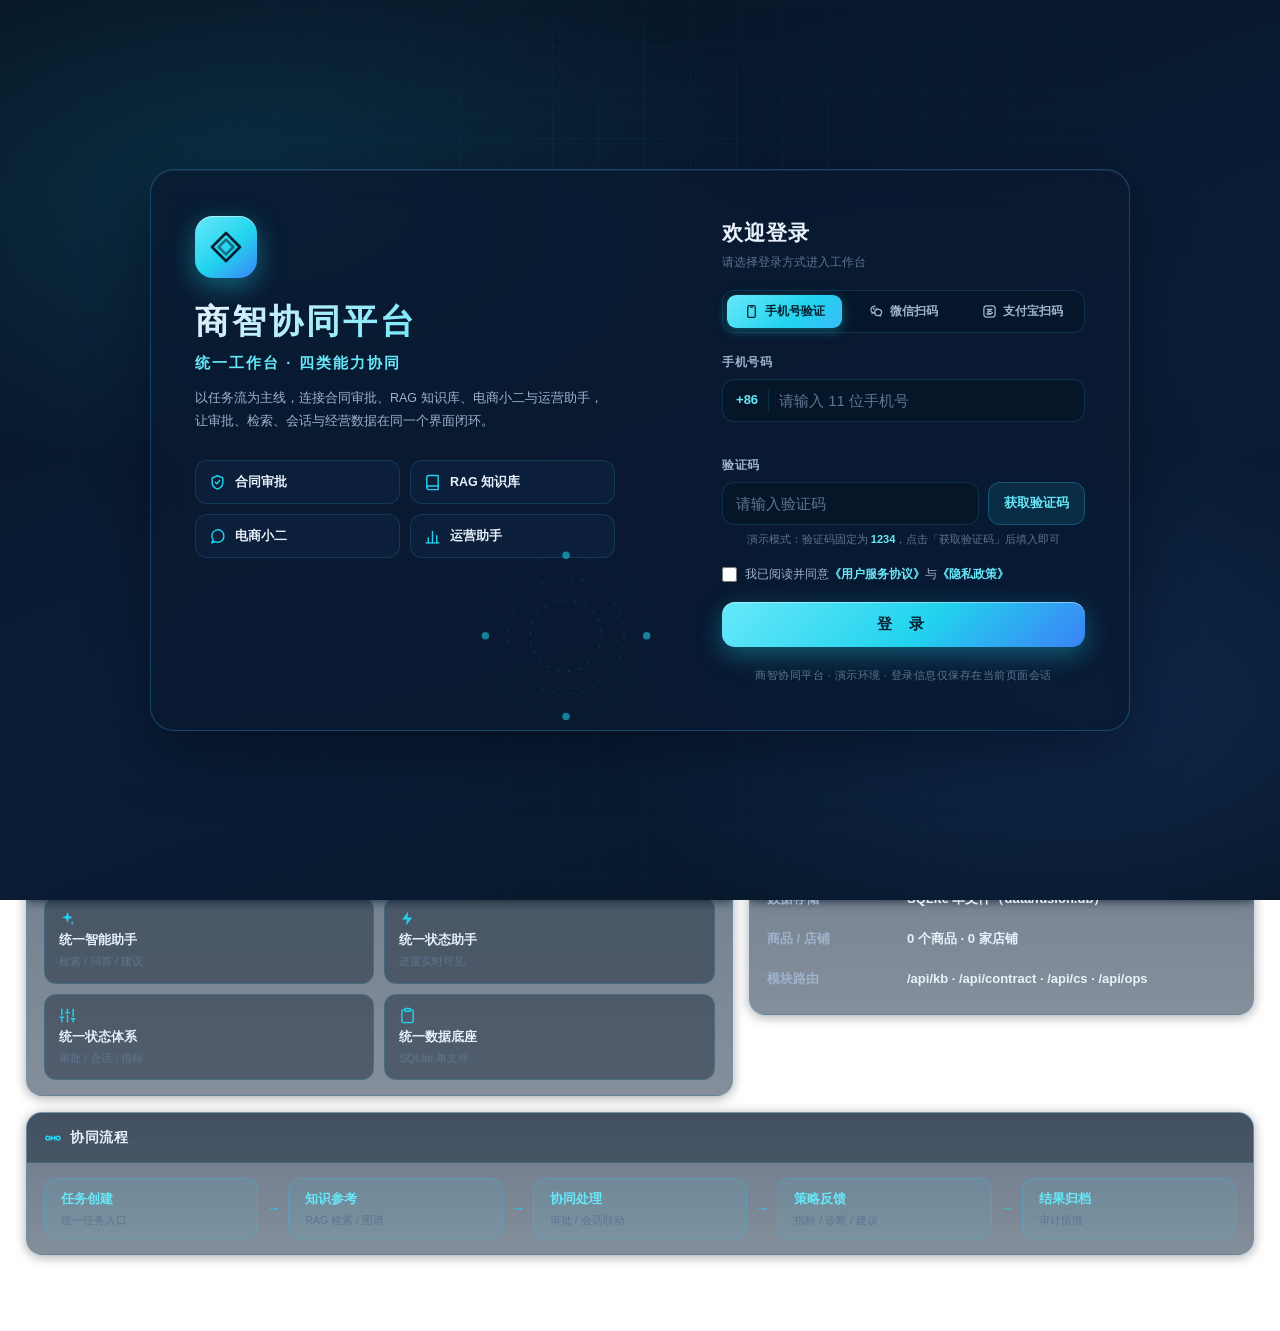
==== commit ae6b370f: "feat: 融合工作台 v3 — 商智协同平台深蓝科技风 + 登录门禁 - 视觉：按参考图全量重做为深蓝科技风（顶部导航/玻璃卡/青色高亮/网格背景） - 总览：发布会大 Hero + 单端口轨道图 " ====
--- a/static/index.html
+++ b/static/index.html
@@ -3,13 +3,14 @@
 <head>
 <meta charset="UTF-8">
 <meta name="viewport" content="width=device-width, initial-scale=1.0, viewport-fit=cover">
-<title>融界 · 四合一融合工作台</title>
+<title>商智协同平台 · 融合工作台</title>
 <link rel="stylesheet" href="/static/assets/app.css">
 </head>
 <body>
 
-<!-- ============ SVG 图标库（装饰层，不承载任何逻辑） ============ -->
+<!-- ============ SVG 图标库（深蓝科技风） ============ -->
 <svg xmlns="http://www.w3.org/2000/svg" style="display:none" aria-hidden="true">
+  <symbol id="ico-logo" viewBox="0 0 24 24"><path d="M12 1.5 22.5 12 12 22.5 1.5 12Z"/><path d="M12 6.5 17.5 12 12 17.5 6.5 12Z" opacity=".55"/></symbol>
   <symbol id="ico-home" viewBox="0 0 24 24"><path d="M3 10.7 12 3l9 7.7"/><path d="M5.5 9.6V20a1 1 0 0 0 1 1h11a1 1 0 0 0 1-1V9.6"/><path d="M9.6 21v-6.2h4.8V21"/></symbol>
   <symbol id="ico-book" viewBox="0 0 24 24"><path d="M4 19.5A2.5 2.5 0 0 1 6.5 17H20"/><path d="M6.5 2H20v20H6.5A2.5 2.5 0 0 1 4 19.5v-15A2.5 2.5 0 0 1 6.5 2z"/></symbol>
   <symbol id="ico-shield" viewBox="0 0 24 24"><path d="M12 21.5s7.5-3.4 7.5-9.3V5.4L12 2.5 4.5 5.4v6.8c0 5.9 7.5 9.3 7.5 9.3z"/><path d="m9 11.6 2.1 2.1 4-4.4"/></symbol>
@@ -28,27 +29,140 @@
   <symbol id="ico-check" viewBox="0 0 24 24"><path d="m5 12.5 4.5 4.5L19 6.5"/></symbol>
   <symbol id="ico-refresh" viewBox="0 0 24 24"><path d="M21 12a9 9 0 1 1-2.6-6.4"/><path d="M21 3v6h-6"/></symbol>
   <symbol id="ico-send" viewBox="0 0 24 24"><path d="M21.5 2.5 11 13"/><path d="M21.5 2.5 15 21.5l-4-8.5-8.5-4z"/></symbol>
+  <symbol id="ico-search" viewBox="0 0 24 24"><circle cx="11" cy="11" r="7"/><path d="m21 21-4.3-4.3"/></symbol>
+  <symbol id="ico-phone" viewBox="0 0 24 24"><rect x="6" y="2.5" width="12" height="19" rx="2.5"/><path d="M10.5 5h3"/></symbol>
+  <symbol id="ico-wechat" viewBox="0 0 24 24"><path d="M9.5 3.5C5.9 3.5 3 6 3 9c0 1.7.9 3.2 2.4 4.2L4.6 15l2.3-1.1c.8.3 1.7.5 2.6.5h.5"/><path d="M14.5 8.5c-3 0-5.5 2.2-5.5 5s2.5 5 5.5 5c.8 0 1.5-.1 2.2-.4l2.1 1-.6-2.1c1.2-.9 2-2.2 2-3.6 0-2.8-2.4-5-5.2-5z"/><circle cx="7.6" cy="7.6" r=".6" fill="currentColor"/><circle cx="12.4" cy="7.6" r=".6" fill="currentColor"/></symbol>
+  <symbol id="ico-alipay" viewBox="0 0 24 24"><rect x="3" y="3" width="18" height="18" rx="4.5"/><path d="M7.5 15.5c2.5 1.8 6.5 1.6 8.5-.8"/><path d="M8 8.5h8"/><path d="M12 8.5v3"/><path d="M14.8 11.5h-5.6c0 2.2 1.6 4 3.9 4 1.4 0 2.6-.7 3.3-1.8"/></symbol>
+  <symbol id="ico-grid" viewBox="0 0 24 24"><rect x="3" y="3" width="7.5" height="7.5" rx="1.8"/><rect x="13.5" y="3" width="7.5" height="7.5" rx="1.8"/><rect x="3" y="13.5" width="7.5" height="7.5" rx="1.8"/><rect x="13.5" y="13.5" width="7.5" height="7.5" rx="1.8"/></symbol>
+  <symbol id="ico-flow" viewBox="0 0 24 24"><circle cx="5" cy="12" r="2.5"/><circle cx="19" cy="12" r="2.5"/><path d="M7.5 12h4.5"/><path d="M12 12h4.5"/><path d="M9.75 9.5v5"/><path d="M14.25 9.5v5"/></symbol>
 </svg>
 
-<div class="layout">
-  <!-- ============ 侧边栏 ============ -->
-  <aside class="sidebar" id="sidebar">
+<!-- ============ 登录层（首次打开必先登录，内存制） ============ -->
+<div class="login-layer" id="loginLayer">
+  <div class="login-bg"></div>
+  <div class="login-box">
+    <!-- 左：品牌图标区 -->
+    <div class="login-brand">
+      <div class="lb-logo"><svg class="ico"><use href="#ico-logo"/></svg></div>
+      <h1 class="lb-title">商智协同平台</h1>
+      <p class="lb-slogan">统一工作台 · 四类能力协同</p>
+      <p class="lb-desc">以任务流为主线，连接合同审批、RAG 知识库、电商小二与运营助手，让审批、检索、会话与经营数据在同一个界面闭环。</p>
+      <div class="lb-modules">
+        <div class="lb-mod"><svg class="ico"><use href="#ico-shield"/></svg><span>合同审批</span></div>
+        <div class="lb-mod"><svg class="ico"><use href="#ico-book"/></svg><span>RAG 知识库</span></div>
+        <div class="lb-mod"><svg class="ico"><use href="#ico-chat"/></svg><span>电商小二</span></div>
+        <div class="lb-mod"><svg class="ico"><use href="#ico-chart"/></svg><span>运营助手</span></div>
+      </div>
+      <svg class="lb-deco" viewBox="0 0 320 200" fill="none" aria-hidden="true">
+        <circle cx="160" cy="100" r="86" stroke="currentColor" stroke-opacity=".14" stroke-dasharray="3 8"/>
+        <circle cx="160" cy="100" r="62" stroke="currentColor" stroke-opacity=".2" stroke-dasharray="3 8"/>
+        <circle cx="160" cy="100" r="38" stroke="currentColor" stroke-opacity=".28" stroke-dasharray="3 8"/>
+        <circle cx="160" cy="14" r="4" fill="currentColor" fill-opacity=".7"/>
+        <circle cx="246" cy="100" r="4" fill="currentColor" fill-opacity=".7"/>
+        <circle cx="160" cy="186" r="4" fill="currentColor" fill-opacity=".7"/>
+        <circle cx="74" cy="100" r="4" fill="currentColor" fill-opacity=".7"/>
+      </svg>
+    </div>
+    <!-- 右：登录方式 -->
+    <div class="login-card">
+      <div class="lc-head">
+        <b>欢迎登录</b>
+        <span>请选择登录方式进入工作台</span>
+      </div>
+      <div class="lc-tabs">
+        <button type="button" class="lc-tab active" data-login="phone"><svg class="ico"><use href="#ico-phone"/></svg>手机号验证</button>
+        <button type="button" class="lc-tab" data-login="wechat"><svg class="ico"><use href="#ico-wechat"/></svg>微信扫码</button>
+        <button type="button" class="lc-tab" data-login="alipay"><svg class="ico"><use href="#ico-alipay"/></svg>支付宝扫码</button>
+      </div>
+      <!-- 手机号验证登录 -->
+      <div class="lc-pane active" id="pane-phone">
+        <div class="lc-field">
+          <label>手机号码</label>
+          <div class="lc-input-wrap">
+            <span class="lc-prefix">+86</span>
+            <input class="lc-input" id="loginPhone" type="tel" maxlength="11" inputmode="numeric" placeholder="请输入 11 位手机号" autocomplete="off">
+          </div>
+          <div class="lc-err" id="phoneErr"></div>
+        </div>
+        <div class="lc-field">
+          <label>验证码</label>
+          <div class="lc-code-row">
+            <input class="lc-input" id="loginCode" type="text" maxlength="6" inputmode="numeric" placeholder="请输入验证码" autocomplete="off">
+            <button type="button" class="lc-code-btn" id="btnGetCode">获取验证码</button>
+          </div>
+          <div class="lc-hint">演示模式：验证码固定为 <b>1234</b>，点击「获取验证码」后填入即可</div>
+        </div>
+        <label class="lc-agree" for="agreePolicy">
+          <input type="checkbox" id="agreePolicy">
+          <span>我已阅读并同意<a href="javascript:void(0)" onclick="toast('演示模式：用户服务协议')">《用户服务协议》</a>与<a href="javascript:void(0)" onclick="toast('演示模式：隐私政策')">《隐私政策》</a></span>
+        </label>
+        <button type="button" class="lc-submit" id="btnPhoneLogin">登 录</button>
+      </div>
+      <!-- 微信扫码 -->
+      <div class="lc-pane" id="pane-wechat">
+        <div class="qr-box" id="qrWechat" title="演示模式：点击模拟扫码登录">
+          <svg viewBox="0 0 120 120" fill="none" aria-hidden="true">
+            <rect x="6" y="6" width="108" height="108" rx="10" fill="#0E2440" stroke="rgba(34,211,238,.4)" stroke-width="2"/>
+            <g fill="#E8F1FB">
+              <rect x="20" y="20" width="22" height="22" rx="3"/><rect x="78" y="20" width="22" height="22" rx="3"/><rect x="20" y="78" width="22" height="22" rx="3"/>
+              <rect x="26" y="26" width="10" height="10" rx="2" fill="#0E2440"/><rect x="84" y="26" width="10" height="10" rx="2" fill="#0E2440"/><rect x="26" y="84" width="10" height="10" rx="2" fill="#0E2440"/>
+              <rect x="52" y="20" width="8" height="8" rx="2"/><rect x="64" y="32" width="8" height="8" rx="2"/><rect x="52" y="44" width="8" height="8" rx="2"/>
+              <rect x="20" y="52" width="8" height="8" rx="2"/><rect x="32" y="64" width="8" height="8" rx="2"/><rect x="44" y="52" width="8" height="8" rx="2"/>
+              <rect x="56" y="56" width="8" height="8" rx="2"/><rect x="68" y="68" width="8" height="8" rx="2"/><rect x="80" y="56" width="8" height="8" rx="2"/>
+              <rect x="92" y="68" width="8" height="8" rx="2"/><rect x="80" y="80" width="8" height="8" rx="2"/><rect x="52" y="80" width="8" height="8" rx="2"/>
+              <rect x="64" y="92" width="8" height="8" rx="2"/><rect x="92" y="92" width="8" height="8" rx="2"/>
+            </g>
+            <circle cx="60" cy="60" r="17" fill="rgba(34,211,238,.14)" stroke="#22D3EE" stroke-width="2.5"/>
+            <path d="M52 60l6 6 11-12" stroke="#22D3EE" stroke-width="3.5" stroke-linecap="round" stroke-linejoin="round"/>
+          </svg>
+        </div>
+        <p class="qr-text">请使用 <b>微信</b> 扫描二维码登录</p>
+        <div class="lc-hint">演示模式：点击二维码模拟扫码成功，自动进入工作台</div>
+      </div>
+      <!-- 支付宝扫码 -->
+      <div class="lc-pane" id="pane-alipay">
+        <div class="qr-box" id="qrAlipay" title="演示模式：点击模拟扫码登录">
+          <svg viewBox="0 0 120 120" fill="none" aria-hidden="true">
+            <rect x="6" y="6" width="108" height="108" rx="10" fill="#0E2440" stroke="rgba(59,130,246,.45)" stroke-width="2"/>
+            <g fill="#E8F1FB">
+              <rect x="20" y="20" width="22" height="22" rx="3"/><rect x="78" y="20" width="22" height="22" rx="3"/><rect x="20" y="78" width="22" height="22" rx="3"/>
+              <rect x="26" y="26" width="10" height="10" rx="2" fill="#0E2440"/><rect x="84" y="26" width="10" height="10" rx="2" fill="#0E2440"/><rect x="26" y="84" width="10" height="10" rx="2" fill="#0E2440"/>
+              <rect x="52" y="20" width="8" height="8" rx="2"/><rect x="64" y="32" width="8" height="8" rx="2"/><rect x="52" y="44" width="8" height="8" rx="2"/>
+              <rect x="20" y="52" width="8" height="8" rx="2"/><rect x="32" y="64" width="8" height="8" rx="2"/><rect x="44" y="52" width="8" height="8" rx="2"/>
+              <rect x="56" y="56" width="8" height="8" rx="2"/><rect x="68" y="68" width="8" height="8" rx="2"/><rect x="80" y="56" width="8" height="8" rx="2"/>
+              <rect x="92" y="68" width="8" height="8" rx="2"/><rect x="80" y="80" width="8" height="8" rx="2"/><rect x="52" y="80" width="8" height="8" rx="2"/>
+              <rect x="64" y="92" width="8" height="8" rx="2"/><rect x="92" y="92" width="8" height="8" rx="2"/>
+            </g>
+            <circle cx="60" cy="60" r="17" fill="rgba(59,130,246,.16)" stroke="#3B82F6" stroke-width="2.5"/>
+            <path d="M52 60l6 6 11-12" stroke="#3B82F6" stroke-width="3.5" stroke-linecap="round" stroke-linejoin="round"/>
+          </svg>
+        </div>
+        <p class="qr-text">请使用 <b>支付宝</b> 扫描二维码登录</p>
+        <div class="lc-hint">演示模式：点击二维码模拟扫码成功，自动进入工作台</div>
+      </div>
+      <div class="lc-foot">商智协同平台 · 演示环境 · 登录信息仅保存在当前页面会话</div>
+    </div>
+  </div>
+</div>
+
+<!-- ============ 工作台主体 ============ -->
+<div class="app" id="appRoot">
+  <!-- 顶部导航（桌面端主导航） -->
+  <header class="topbar">
+    <button class="menu-btn" id="menuBtn" aria-label="菜单">☰</button>
     <div class="brand">
-      <div class="brand-logo">融</div>
-      <div class="brand-text">
-        <b>融合工作台</b>
-        <span>Fusion Workbench</span>
-      </div>
+      <div class="brand-logo"><svg class="ico"><use href="#ico-logo"/></svg></div>
+      <div class="brand-text"><b>商智协同平台</b><span>Fusion Workbench</span></div>
     </div>
     <nav class="nav">
       <a href="#/overview" data-nav="overview" class="nav-item">
-        <span class="ni-ico"><svg class="ico"><use href="#ico-home"/></svg></span><span class="ni-text">总览</span>
-      </a>
-      <a href="#/kb" data-nav="kb" class="nav-item">
-        <span class="ni-ico"><svg class="ico"><use href="#ico-book"/></svg></span><span class="ni-text">RAG 智库</span>
+        <span class="ni-ico"><svg class="ico"><use href="#ico-home"/></svg></span><span class="ni-text">工作台</span>
       </a>
       <a href="#/contract" data-nav="contract" class="nav-item">
         <span class="ni-ico"><svg class="ico"><use href="#ico-shield"/></svg></span><span class="ni-text">合同审批</span>
+      </a>
+      <a href="#/kb" data-nav="kb" class="nav-item">
+        <span class="ni-ico"><svg class="ico"><use href="#ico-book"/></svg></span><span class="ni-text">RAG知识库</span>
       </a>
       <a href="#/cs" data-nav="cs" class="nav-item">
         <span class="ni-ico"><svg class="ico"><use href="#ico-chat"/></svg></span><span class="ni-text">电商小二</span>
@@ -57,246 +171,479 @@
         <span class="ni-ico"><svg class="ico"><use href="#ico-chart"/></svg></span><span class="ni-text">运营助手</span>
       </a>
     </nav>
+    <div class="topbar-right">
+      <div class="global-search"><svg class="ico"><use href="#ico-search"/></svg><span>搜索任务、文档、商品、订单</span></div>
+      <span class="demo-chip" id="demoChip">演示模式</span>
+      <div class="user-chip">
+        <div class="uc-avatar">张</div>
+        <div class="uc-info"><b>张 总</b><span>管理员</span></div>
+      </div>
+    </div>
+  </header>
+
+  <!-- 移动端抽屉导航（JS 复用同一套 nav-item） -->
+  <aside class="sidebar" id="sidebar">
+    <div class="brand">
+      <div class="brand-logo"><svg class="ico"><use href="#ico-logo"/></svg></div>
+      <div class="brand-text"><b>商智协同平台</b><span>Fusion Workbench</span></div>
+    </div>
+    <nav class="nav">
+      <a href="#/overview" data-nav="overview" class="nav-item"><span class="ni-ico"><svg class="ico"><use href="#ico-home"/></svg></span><span class="ni-text">工作台</span></a>
+      <a href="#/contract" data-nav="contract" class="nav-item"><span class="ni-ico"><svg class="ico"><use href="#ico-shield"/></svg></span><span class="ni-text">合同审批</span></a>
+      <a href="#/kb" data-nav="kb" class="nav-item"><span class="ni-ico"><svg class="ico"><use href="#ico-book"/></svg></span><span class="ni-text">RAG知识库</span></a>
+      <a href="#/cs" data-nav="cs" class="nav-item"><span class="ni-ico"><svg class="ico"><use href="#ico-chat"/></svg></span><span class="ni-text">电商小二</span></a>
+      <a href="#/ops" data-nav="ops" class="nav-item"><span class="ni-ico"><svg class="ico"><use href="#ico-chart"/></svg></span><span class="ni-text">运营助手</span></a>
+    </nav>
     <div class="sidebar-foot">
       <div class="llm-badge" id="llmBadge">检测中…</div>
-      <div class="build-mark">v2.0 · 2026-10-17</div>
+      <div class="build-mark">v3.0 · 2026-10-17</div>
     </div>
   </aside>
   <div class="sidebar-mask" id="sidebarMask"></div>
-
-  <!-- ============ 主区 ============ -->
-  <main class="main">
-    <header class="topbar">
-      <button class="menu-btn" id="menuBtn" aria-label="菜单">☰</button>
-      <h1 class="page-title" id="pageTitle">总览</h1>
-      <div class="topbar-right">
-        <span class="demo-chip" id="demoChip">演示模式</span>
-      </div>
-    </header>
-
-    <div class="content" id="content">
-      <!-- ======== 总览 ======== -->
-      <section class="view" id="view-overview">
-        <div class="hero-card">
-          <div class="hero-glow"></div>
-          <div class="hero-main">
-            <div class="hero-kicker">FUSION WORKBENCH · 四合一融合架构</div>
-            <h2>四个系统 · 一个工作台</h2>
-            <p>RAG 智库、合同审批、电商小二、电商运营助手已融合为单端口应用，原有功能全部保留。</p>
-            <div class="hero-stats">
-              <div class="hs-item"><b>4</b><span>融合模块</span></div>
-              <div class="hs-sep"></div>
-              <div class="hs-item"><b>1</b><span>单端口部署</span></div>
-              <div class="hs-sep"></div>
-              <div class="hs-item"><b>100%</b><span>原功能保留</span></div>
-            </div>
-            <div class="hero-actions">
-              <a class="btn btn-gold" href="#/kb">进入智库</a>
-              <a class="btn btn-ghost" href="#/cs">问问小二</a>
-            </div>
-          </div>
-          <svg class="hero-orbit" viewBox="0 0 340 340" fill="none" aria-hidden="true">
-            <defs>
-              <linearGradient id="orbGold" x1="0" y1="0" x2="1" y2="1">
-                <stop offset="0" stop-color="#E8CF9E"/><stop offset=".55" stop-color="#C9A96A"/><stop offset="1" stop-color="#A8823F"/>
-              </linearGradient>
-              <radialGradient id="orbGlow" cx=".5" cy=".5" r=".5">
-                <stop offset="0" stop-color="#C9A96A" stop-opacity=".26"/><stop offset="1" stop-color="#C9A96A" stop-opacity="0"/>
-              </radialGradient>
-            </defs>
-            <circle cx="170" cy="170" r="152" fill="url(#orbGlow)"/>
-            <g class="orbit-ring">
-              <circle cx="170" cy="170" r="128" stroke="#C9A96A" stroke-opacity=".5" stroke-width="1.4" stroke-dasharray="3 9"/>
+  <h1 class="page-title" id="pageTitle" style="display:none">总览</h1>
+
+  <div class="content" id="content">
+    <!-- ======== 工作台总览 ======== -->
+    <section class="view" id="view-overview">
+      <div class="hero-card">
+        <div class="hero-glow"></div>
+        <div class="hero-main">
+          <div class="hero-kicker">FUSION WORKBENCH · 四合一融合架构</div>
+          <h2>统一工作台，四类能力协同</h2>
+          <p>以任务流为主线，连接合同审批、RAG 知识库、电商小二与运营助手，原有功能全部保留。</p>
+          <div class="hero-stats">
+            <div class="hs-item"><b>4</b><span>融合模块</span></div>
+            <div class="hs-sep"></div>
+            <div class="hs-item"><b>1</b><span>单端口部署</span></div>
+            <div class="hs-sep"></div>
+            <div class="hs-item"><b>36</b><span>API 接口</span></div>
+            <div class="hs-sep"></div>
+            <div class="hs-item"><b>100%</b><span>原功能保留</span></div>
+          </div>
+          <div class="hero-actions">
+            <a class="btn btn-gold" href="#/kb">进入智库</a>
+            <a class="btn btn-ghost" href="#/cs">问问小二</a>
+          </div>
+        </div>
+        <svg class="hero-orbit" viewBox="0 0 340 340" fill="none" aria-hidden="true">
+          <defs>
+            <linearGradient id="orbGold" x1="0" y1="0" x2="1" y2="1">
+              <stop offset="0" stop-color="#67E8F9"/><stop offset=".55" stop-color="#22D3EE"/><stop offset="1" stop-color="#3B82F6"/>
+            </linearGradient>
+            <radialGradient id="orbGlow" cx=".5" cy=".5" r=".5">
+              <stop offset="0" stop-color="#22D3EE" stop-opacity=".22"/><stop offset="1" stop-color="#22D3EE" stop-opacity="0"/>
+            </radialGradient>
+          </defs>
+          <circle cx="170" cy="170" r="152" fill="url(#orbGlow)"/>
+          <g class="orbit-ring">
+            <circle cx="170" cy="170" r="128" stroke="#22D3EE" stroke-opacity=".45" stroke-width="1.4" stroke-dasharray="3 9"/>
+          </g>
+          <g stroke="#22D3EE" stroke-opacity=".5" stroke-width="1.4">
+            <path d="M170 44v82"/><path d="M296 170h-82"/><path d="M170 296v-82"/><path d="M44 170h82"/>
+          </g>
+          <g text-anchor="middle">
+            <circle cx="170" cy="170" r="52" fill="url(#orbGold)"/>
+            <circle cx="170" cy="170" r="52" stroke="#E8F1FB" stroke-opacity=".5" stroke-width="2"/>
+            <text x="170" y="164" fill="#062032" font-size="15" font-weight="800">工作台</text>
+            <text x="170" y="184" fill="#062032" fill-opacity=".75" font-size="10" letter-spacing="2">FUSION</text>
+            <g font-size="13" font-weight="800">
+              <circle cx="170" cy="44" r="30" fill="#0E2440" stroke="#22D3EE" stroke-opacity=".5" stroke-width="1.6"/>
+              <text x="170" y="49" fill="#67E8F9">合同</text>
+              <circle cx="296" cy="170" r="30" fill="#0E2440" stroke="#22D3EE" stroke-opacity=".5" stroke-width="1.6"/>
+              <text x="296" y="175" fill="#67E8F9">智库</text>
+              <circle cx="170" cy="296" r="30" fill="#0E2440" stroke="#22D3EE" stroke-opacity=".5" stroke-width="1.6"/>
+              <text x="170" y="301" fill="#67E8F9">小二</text>
+              <circle cx="44" cy="170" r="30" fill="#0E2440" stroke="#22D3EE" stroke-opacity=".5" stroke-width="1.6"/>
+              <text x="44" y="175" fill="#67E8F9">运营</text>
             </g>
-            <g stroke="#C9A96A" stroke-opacity=".55" stroke-width="1.4">
-              <path d="M170 44v82"/><path d="M296 170h-82"/><path d="M170 296v-82"/><path d="M44 170h82"/>
-            </g>
-            <g text-anchor="middle">
-              <circle cx="170" cy="170" r="52" fill="url(#orbGold)"/>
-              <circle cx="170" cy="170" r="52" stroke="#FFFDF7" stroke-opacity=".7" stroke-width="2"/>
-              <text x="170" y="164" fill="#FFFDF7" font-size="15" font-weight="800">单端口</text>
-              <text x="170" y="184" fill="#FFFDF7" fill-opacity=".85" font-size="10" letter-spacing="2">FUSION</text>
-              <g font-size="13" font-weight="800">
-                <circle cx="170" cy="44" r="30" fill="#FFFDF7" stroke="#E9D5A8" stroke-width="1.6"/>
-                <text x="170" y="49" fill="#A8823F">智库</text>
-                <circle cx="296" cy="170" r="30" fill="#FFFDF7" stroke="#E9D5A8" stroke-width="1.6"/>
-                <text x="296" y="175" fill="#A8823F">合同</text>
-                <circle cx="170" cy="296" r="30" fill="#FFFDF7" stroke="#E9D5A8" stroke-width="1.6"/>
-                <text x="170" y="301" fill="#A8823F">小二</text>
-                <circle cx="44" cy="170" r="30" fill="#FFFDF7" stroke="#E9D5A8" stroke-width="1.6"/>
-                <text x="44" y="175" fill="#A8823F">运营</text>
-              </g>
-            </g>
-          </svg>
-        </div>
-        <div class="module-grid" id="moduleGrid"></div>
+          </g>
+        </svg>
+      </div>
+      <div class="module-grid" id="moduleGrid"></div>
+      <div class="ov-bottom">
+        <div class="panel spec-panel">
+          <div class="panel-head"><h3><svg class="ico"><use href="#ico-grid"/></svg>界面规范</h3></div>
+          <div class="panel-body">
+            <div class="spec-grid">
+              <div class="spec-item"><svg class="ico"><use href="#ico-home"/></svg><b>统一导航</b><span>五大模块一个入口</span></div>
+              <div class="spec-item"><svg class="ico"><use href="#ico-flow"/></svg><b>统一任务入口</b><span>任务流驱动全局</span></div>
+              <div class="spec-item"><svg class="ico"><use href="#ico-spark"/></svg><b>统一智能助手</b><span>检索 / 问答 / 建议</span></div>
+              <div class="spec-item"><svg class="ico"><use href="#ico-bolt"/></svg><b>统一状态助手</b><span>进度实时可见</span></div>
+              <div class="spec-item"><svg class="ico"><use href="#ico-sliders"/></svg><b>统一状态体系</b><span>审批 / 会话 / 指标</span></div>
+              <div class="spec-item"><svg class="ico"><use href="#ico-clipboard"/></svg><b>统一数据底座</b><span>SQLite 单文件</span></div>
+            </div>
+          </div>
+        </div>
         <div class="panel">
           <div class="panel-head"><h3><svg class="ico"><use href="#ico-sliders"/></svg>系统状态</h3></div>
           <div class="panel-body" id="sysStatus"></div>
         </div>
-      </section>
-
-      <!-- ======== RAG 智库 ======== -->
-      <section class="view" id="view-kb">
-        <div class="kb-layout">
-          <div class="panel">
-            <div class="panel-head"><h3><svg class="ico"><use href="#ico-upload"/></svg>文档导入</h3></div>
-            <div class="panel-body">
-              <input class="input" id="kbName" placeholder="文档名称，如：售后政策.txt">
-              <textarea class="input textarea" id="kbText" rows="5" placeholder="粘贴文档内容（txt / md）…"></textarea>
+      </div>
+      <div class="panel">
+        <div class="panel-head"><h3><svg class="ico"><use href="#ico-flow"/></svg>协同流程</h3></div>
+        <div class="panel-body">
+          <div class="flow-strip">
+            <div class="flow-node"><b>任务创建</b><span>统一任务入口</span></div><div class="flow-arrow">→</div>
+            <div class="flow-node"><b>知识参考</b><span>RAG 检索 / 图谱</span></div><div class="flow-arrow">→</div>
+            <div class="flow-node"><b>协同处理</b><span>审批 / 会话联动</span></div><div class="flow-arrow">→</div>
+            <div class="flow-node"><b>策略反馈</b><span>指标 / 诊断 / 建议</span></div><div class="flow-arrow">→</div>
+            <div class="flow-node"><b>结果归档</b><span>审计留痕</span></div>
+          </div>
+        </div>
+      </div>
+    </section>
+
+    <!-- ======== RAG 智库 ======== -->
+    <section class="view" id="view-kb">
+      <div class="kb-searchbar">
+        <svg class="ico"><use href="#ico-search"/></svg>
+        <input class="input" id="kbSearch" placeholder="搜索条款、规则、案例、问答">
+        <button class="btn btn-gold" id="kbSearchBtn" type="button">搜索</button>
+      </div>
+      <div class="chip-row">
+        <span class="chip">合同制度</span><span class="chip">商品手册</span><span class="chip">运营规则</span><span class="chip">客服话术</span><span class="chip">历史话术</span><span class="chip">历史案例</span>
+      </div>
+      <div class="kb-layout">
+        <div class="panel">
+          <div class="panel-head"><h3><svg class="ico"><use href="#ico-upload"/></svg>文档导入</h3></div>
+          <div class="panel-body">
+            <input class="input" id="kbName" placeholder="文档名称，如：售后政策.txt">
+            <textarea class="input textarea" id="kbText" rows="4" placeholder="粘贴文档内容（txt / md）…"></textarea>
+            <div class="row-gap">
+              <button class="btn btn-gold" id="kbImportText">导入文本</button>
+              <label class="btn btn-ghost file-btn">上传文件<input type="file" id="kbFile" hidden></label>
+            </div>
+            <div class="divider"><span>已导入文档</span></div>
+            <div class="doc-list" id="kbDocList"></div>
+          </div>
+        </div>
+        <div class="panel kb-chat-panel">
+          <div class="panel-head"><h3><svg class="ico"><use href="#ico-spark"/></svg>智能问答</h3><span class="panel-tip" id="kbModeTip"></span></div>
+          <div class="chat-scroll" id="kbChatScroll"></div>
+          <div class="chat-inputbar">
+            <input class="input" id="kbQuestion" placeholder="基于已导入文档提问，回车发送">
+            <button class="btn btn-gold" id="kbAsk">提问</button>
+          </div>
+        </div>
+        <div class="kb-side">
+          <div class="panel">
+            <div class="panel-head"><h3><svg class="ico"><use href="#ico-link"/></svg>知识图谱</h3></div>
+            <div class="panel-body">
+              <svg class="graph-svg" viewBox="0 0 300 220" fill="none" aria-hidden="true">
+                <g stroke="#22D3EE" stroke-opacity=".35" stroke-width="1.2">
+                  <path d="M150 110 60 45"/><path d="M150 110 240 45"/><path d="M150 110 40 170"/><path d="M150 110 260 170"/><path d="M150 110 150 20"/><path d="M150 110 150 200"/>
+                </g>
+                <circle cx="150" cy="110" r="30" fill="rgba(34,211,238,.16)" stroke="#22D3EE" stroke-width="1.8"/>
+                <text x="150" y="114" text-anchor="middle" fill="#67E8F9" font-size="11" font-weight="800">合同变更</text>
+                <g font-size="10" font-weight="700" text-anchor="middle">
+                  <circle cx="60" cy="45" r="21" fill="#0E2440" stroke="rgba(34,211,238,.5)"/><text x="60" y="49" fill="#9FD8EA">付款条件</text>
+                  <circle cx="240" cy="45" r="21" fill="#0E2440" stroke="rgba(34,211,238,.5)"/><text x="240" y="49" fill="#9FD8EA">违约条件</text>
+                  <circle cx="40" cy="170" r="21" fill="#0E2440" stroke="rgba(34,211,238,.5)"/><text x="40" y="174" fill="#9FD8EA">违约责任</text>
+                  <circle cx="260" cy="170" r="21" fill="#0E2440" stroke="rgba(34,211,238,.5)"/><text x="260" y="174" fill="#9FD8EA">保密责任</text>
+                  <circle cx="150" cy="20" r="21" fill="#0E2440" stroke="rgba(34,211,238,.5)"/><text x="150" y="24" fill="#9FD8EA">审批节点</text>
+                  <circle cx="150" cy="200" r="21" fill="#0E2440" stroke="rgba(34,211,238,.5)"/><text x="150" y="204" fill="#9FD8EA">履行期限</text>
+                </g>
+              </svg>
+            </div>
+          </div>
+          <div class="panel">
+            <div class="panel-head"><h3><svg class="ico"><use href="#ico-clipboard"/></svg>知识资产数据区</h3></div>
+            <div class="panel-body">
+              <div class="asset-grid">
+                <div class="asset-item"><b id="assetDocCount">0</b><span>文档总量</span></div>
+                <div class="asset-item"><b>86</b><span>知识总量</span></div>
+                <div class="asset-item"><b>994</b><span>知识图谱</span></div>
+                <div class="asset-item"><b>12</b><span>知识节点</span></div>
+              </div>
+            </div>
+          </div>
+        </div>
+      </div>
+    </section>
+
+    <!-- ======== 合同审批 ======== -->
+    <section class="view" id="view-contract">
+      <div class="ct-layout">
+        <div class="ct-col">
+          <div class="panel">
+            <div class="panel-head"><h3><svg class="ico"><use href="#ico-grid"/></svg>项目目录</h3></div>
+            <div class="panel-body">
+              <div class="dir-list">
+                <div class="dir-item active"><b>采购合同</b><span>审批中 12</span></div>
+                <div class="dir-item"><b>租赁合同</b><span>进行中 8</span></div>
+                <div class="dir-item"><b>销售合同</b><span>已完成 8</span></div>
+                <div class="dir-item"><b>服务合同</b><span>待审批 36</span></div>
+                <div class="dir-item"><b>电商小二</b><span>待响应 86</span></div>
+                <div class="dir-item"><b>今日完成</b><span>今日已办 18</span></div>
+                <div class="dir-item"><b>运营助手</b><span>待分析 24</span></div>
+                <div class="dir-item"><b>活动分析</b><span>执行中 12</span></div>
+              </div>
+            </div>
+          </div>
+          <div class="panel">
+            <div class="panel-head"><h3><svg class="ico"><use href="#ico-shield"/></svg>审计日志</h3><button class="btn btn-ghost btn-sm" id="ctAuditRefresh">刷新</button></div>
+            <div class="panel-body table-wrap" id="ctAuditWrap"></div>
+          </div>
+        </div>
+        <div class="ct-col">
+          <div class="panel">
+            <div class="panel-head"><h3><svg class="ico"><use href="#ico-clipboard"/></svg>提交合同审查</h3></div>
+            <div class="panel-body">
+              <div class="form-grid">
+                <input class="input" id="ctName" placeholder="合同名称">
+                <select class="input" id="ctBiz">
+                  <option value="procurement">采购合同</option>
+                  <option value="sales">销售合同</option>
+                  <option value="service">服务合同</option>
+                  <option value="labor">劳动合同</option>
+                </select>
+                <input class="input" id="ctApplicant" placeholder="经办人" value="李四">
+              </div>
+              <textarea class="input textarea" id="ctText" rows="5" placeholder="粘贴合同全文，或上传 .txt 合同文件…"></textarea>
               <div class="row-gap">
-                <button class="btn btn-gold" id="kbImportText">导入文本</button>
-                <label class="btn btn-ghost file-btn">
-                  上传文件<input type="file" id="kbFile" hidden>
-                </label>
-              </div>
-              <div class="divider"><span>已导入文档</span></div>
-              <div class="doc-list" id="kbDocList"></div>
-            </div>
-          </div>
-          <div class="panel kb-chat-panel">
-            <div class="panel-head"><h3><svg class="ico"><use href="#ico-spark"/></svg>知识库问答</h3><span class="panel-tip" id="kbModeTip"></span></div>
-            <div class="chat-scroll" id="kbChatScroll"></div>
-            <div class="chat-inputbar">
-              <input class="input" id="kbQuestion" placeholder="基于已导入文档提问，回车发送">
-              <button class="btn btn-gold" id="kbAsk">提问</button>
-            </div>
-          </div>
-        </div>
-      </section>
-
-      <!-- ======== 合同审批 ======== -->
-      <section class="view" id="view-contract">
-        <div class="panel">
-          <div class="panel-head"><h3><svg class="ico"><use href="#ico-shield"/></svg>提交合同审查</h3></div>
+                <button class="btn btn-gold" id="ctSubmit">开始审查</button>
+                <button class="btn btn-ghost" id="ctDemo">填入示例合同</button>
+                <label class="btn btn-ghost file-btn">上传合同<input type="file" id="ctFile" hidden accept=".txt,.md"></label>
+              </div>
+            </div>
+          </div>
+          <div class="panel">
+            <div class="panel-head"><h3><svg class="ico"><use href="#ico-clipboard"/></svg>审查列表</h3>
+              <select class="input input-sm" id="ctStatusFilter">
+                <option value="">全部状态</option>
+                <option value="pending">待审批</option>
+                <option value="approved">已通过</option>
+                <option value="rejected">已拒绝</option>
+                <option value="rectifying">整改中</option>
+              </select>
+            </div>
+            <div class="panel-body table-wrap" id="ctTableWrap"></div>
+          </div>
+        </div>
+        <div class="ct-col">
+          <div class="panel ct-guide">
+            <div class="panel-head"><h3><svg class="ico"><use href="#ico-shield"/></svg>合同详情</h3></div>
+            <div class="panel-body">
+              <p class="ct-guide-tip">输入任务指令，生成审查建议</p>
+              <div class="form-grid" style="grid-template-columns:1fr">
+                <input class="input" placeholder="账号">
+                <input class="input" placeholder="输入任务名称、合作方">
+              </div>
+              <div class="ct-tags">
+                <span class="ct-tag">智能合同审查</span><span class="ct-tag">合作方</span><span class="ct-tag">生效条件</span><span class="ct-tag">变更规则</span>
+              </div>
+              <div class="ct-tags">
+                <span class="ct-tag">检索知识文档</span><span class="ct-tag">生成小二回复</span><span class="ct-tag">变更规则</span>
+              </div>
+              <label class="ct-check"><input type="checkbox"><span>指出运营建议</span></label>
+              <button class="btn btn-gold ct-pass" type="button">通过</button>
+              <div class="ct-flowmini">
+                <span>合同摘要建议</span><span>通过</span><span>驳回</span><span>驳回</span><span>交办</span>
+              </div>
+              <p class="ct-flownote">标的金额、付款节点、违约责任三项重点确认</p>
+            </div>
+          </div>
+          <div class="panel">
+            <div class="panel-head"><h3><svg class="ico"><use href="#ico-flow"/></svg>审批流说明</h3></div>
+            <div class="panel-body">
+              <div class="ct-steps">
+                <div class="ct-step"><b>1 · 法务审查</b><span>条款合规性校验</span></div>
+                <div class="ct-step"><b>2 · 财务确认</b><span>金额与付款节点</span></div>
+                <div class="ct-step"><b>3 · 负责人审批</b><span>重大条款决策</span></div>
+                <div class="ct-step"><b>4 · 用印归档</b><span>盖章与审计留痕</span></div>
+              </div>
+            </div>
+          </div>
+        </div>
+      </div>
+    </section>
+
+    <!-- ======== 电商小二 ======== -->
+    <section class="view" id="view-cs">
+      <div class="cs-layout">
+        <div class="cs-col">
+          <div class="panel">
+            <div class="panel-head"><h3><svg class="ico"><use href="#ico-chat"/></svg>咨询会话</h3></div>
+            <div class="panel-body">
+              <div class="session-list">
+                <div class="sl-item active"><b>咨询会话</b><span>12</span></div>
+                <div class="sl-item"><b>客户李女士</b><span>8</span></div>
+                <div class="sl-item"><b>客户小周</b><span>8</span></div>
+                <div class="sl-item"><b>问答日志</b><span>36</span></div>
+                <div class="sl-item"><b>客户王先生</b><span>86</span></div>
+                <div class="sl-item"><b>客户王先生</b><span>18</span></div>
+                <div class="sl-item"><b>客户赵女士</b><span>24</span></div>
+                <div class="sl-item"><b>客户赵女士</b><span>12</span></div>
+              </div>
+            </div>
+          </div>
+          <div class="panel">
+            <div class="panel-head"><h3><svg class="ico"><use href="#ico-bolt"/></svg>快捷入口</h3></div>
+            <div class="panel-body quick-grid" id="csQuick"></div>
+          </div>
+        </div>
+        <div class="panel cs-chat-panel">
+          <div class="panel-head">
+            <h3><svg class="ico"><use href="#ico-chat"/></svg>电商小二</h3>
+            <div class="row-gap">
+              <span class="panel-tip" id="csTrackTip">三轨对话引擎</span>
+              <button class="btn btn-ghost btn-sm" id="csReset">重置会话</button>
+            </div>
+          </div>
+          <div class="chat-scroll" id="csChatScroll"></div>
+          <div class="chat-inputbar">
+            <input class="input" id="csInput" placeholder="试试：查订单 / 查物流 / 申请退款 / 转人工 / 退款政策">
+            <button class="btn btn-gold" id="csSend">发送</button>
+          </div>
+        </div>
+        <div class="cs-col">
+          <div class="panel">
+            <div class="panel-head"><h3><svg class="ico"><use href="#ico-clipboard"/></svg>订单与上下文</h3></div>
+            <div class="panel-body">
+              <div class="ctx-list">
+                <div class="ctx-item"><b>商品信息</b><span>智能办公设备配件</span></div>
+                <div class="ctx-item"><b>物流状态</b><span>运输中 · 预计明日达</span></div>
+                <div class="ctx-item"><b>用户历史咨询</b><span>18 次 · 售后类居多</span></div>
+                <div class="ctx-item"><b>售后规则建议</b><span>超时发货可建议退款或补发</span></div>
+                <div class="ctx-item"><b>售后规则建议</b><span>首次售后优先引导自助</span></div>
+              </div>
+            </div>
+          </div>
+          <div class="panel">
+            <div class="panel-head"><h3><svg class="ico"><use href="#ico-user"/></svg>数字人坐席</h3></div>
+            <div class="panel-body dh-body">
+              <div class="dh-avatar"><svg class="ico"><use href="#ico-user"/></svg></div>
+              <div class="dh-info"><b>小二 · 数字人</b><p>状态：在线（演示）<br>负责：接待 / 答疑 / 引导</p></div>
+            </div>
+          </div>
+          <div class="panel">
+            <div class="panel-head"><h3><svg class="ico"><use href="#ico-star"/></svg>服务评价</h3></div>
+            <div class="panel-body">
+              <div class="rate-row" id="csRateRow">
+                <span class="rate-star" data-v="1">★</span><span class="rate-star" data-v="2">★</span><span class="rate-star" data-v="3">★</span><span class="rate-star" data-v="4">★</span><span class="rate-star" data-v="5">★</span>
+              </div>
+              <div class="panel-tip" id="csRateTip">点击星星评价本次服务</div>
+            </div>
+          </div>
+        </div>
+      </div>
+      <div class="metrics-strip">
+        <div class="ms-item"><b>12</b><span>当前会话</span></div>
+        <div class="ms-item"><b>1.8分钟</b><span>平均响应</span></div>
+        <div class="ms-item"><b>18</b><span>待回复率</span></div>
+        <div class="ms-item"><b>96</b><span>满意度 96</span></div>
+      </div>
+    </section>
+
+    <!-- ======== 运营助手 ======== -->
+    <section class="view" id="view-ops">
+      <div class="ops-layout">
+        <div class="panel ops-filter">
+          <div class="panel-head"><h3><svg class="ico"><use href="#ico-sliders"/></svg>时间范围</h3></div>
           <div class="panel-body">
-            <div class="form-grid">
-              <input class="input" id="ctName" placeholder="合同名称">
-              <select class="input" id="ctBiz">
-                <option value="procurement">采购合同</option>
-                <option value="sales">销售合同</option>
-                <option value="service">服务合同</option>
-                <option value="labor">劳动合同</option>
-              </select>
-              <input class="input" id="ctApplicant" placeholder="经办人" value="李四">
-            </div>
-            <textarea class="input textarea" id="ctText" rows="6" placeholder="粘贴合同全文，或上传 .txt 合同文件…"></textarea>
-            <div class="row-gap">
-              <button class="btn btn-gold" id="ctSubmit">开始审查</button>
-              <button class="btn btn-ghost" id="ctDemo">填入示例合同</button>
-              <label class="btn btn-ghost file-btn">
-                上传合同<input type="file" id="ctFile" hidden accept=".txt,.md">
-              </label>
-            </div>
-          </div>
-        </div>
-        <div class="panel">
-          <div class="panel-head"><h3><svg class="ico"><use href="#ico-clipboard"/></svg>审查列表</h3>
-            <select class="input input-sm" id="ctStatusFilter">
-              <option value="">全部状态</option>
-              <option value="pending">待审批</option>
-              <option value="approved">已通过</option>
-              <option value="rejected">已拒绝</option>
-              <option value="rectifying">整改中</option>
-            </select>
-          </div>
-          <div class="panel-body table-wrap" id="ctTableWrap"></div>
-        </div>
-        <div class="panel">
-          <div class="panel-head"><h3><svg class="ico"><use href="#ico-shield"/></svg>审计日志</h3><button class="btn btn-ghost btn-sm" id="ctAuditRefresh">刷新</button></div>
-          <div class="panel-body table-wrap" id="ctAuditWrap"></div>
-        </div>
-      </section>
-
-      <!-- ======== 电商小二 ======== -->
-      <section class="view" id="view-cs">
-        <div class="cs-layout">
-          <div class="panel cs-chat-panel">
-            <div class="panel-head">
-              <h3><svg class="ico"><use href="#ico-chat"/></svg>电商小二</h3>
-              <div class="row-gap">
-                <span class="panel-tip" id="csTrackTip">三轨对话引擎</span>
-                <button class="btn btn-ghost btn-sm" id="csReset">重置会话</button>
-              </div>
-            </div>
-            <div class="chat-scroll" id="csChatScroll"></div>
-            <div class="chat-inputbar">
-              <input class="input" id="csInput" placeholder="试试：查订单 / 查物流 / 申请退款 / 转人工 / 退款政策">
-              <button class="btn btn-gold" id="csSend">发送</button>
-            </div>
-          </div>
-          <div class="cs-side">
+            <div class="dir-list">
+              <div class="dir-item"><b>时间范围</b><span>自定义</span></div>
+              <div class="dir-item"><b>活动类型</b><span>全部</span></div>
+              <div class="dir-item"><b>商品类目</b><span>全部</span></div>
+              <div class="dir-item active"><b>渠道来源</b><span>全部</span></div>
+              <div class="dir-item"><b>近 7 天</b><span>10-12 ~ 10-18</span></div>
+            </div>
+          </div>
+        </div>
+        <div class="ops-main">
+          <div class="metric-grid" id="opsMetrics"></div>
+          <div class="panel">
+            <div class="panel-head"><h3><svg class="ico"><use href="#ico-chart"/></svg>流量与成交趋势</h3>
+              <div class="legend"><span class="lg-visit">访客数</span><span class="lg-order">成交数</span><span class="lg-rate">转化率</span></div>
+            </div>
+            <div class="panel-body">
+              <svg class="trend-svg" viewBox="0 0 640 240" fill="none" aria-hidden="true">
+                <defs>
+                  <linearGradient id="trendFill" x1="0" y1="0" x2="0" y2="1">
+                    <stop offset="0" stop-color="#22D3EE" stop-opacity=".38"/><stop offset="1" stop-color="#22D3EE" stop-opacity="0"/>
+                  </linearGradient>
+                  <linearGradient id="trendFill2" x1="0" y1="0" x2="0" y2="1">
+                    <stop offset="0" stop-color="#3B82F6" stop-opacity=".3"/><stop offset="1" stop-color="#3B82F6" stop-opacity="0"/>
+                  </linearGradient>
+                </defs>
+                <g stroke="rgba(159,179,204,.14)" stroke-width="1">
+                  <path d="M40 30h600"/><path d="M40 80h600"/><path d="M40 130h600"/><path d="M40 180h600"/>
+                </g>
+                <g fill="#5E7590" font-size="10">
+                  <text x="8" y="34">1200</text><text x="8" y="84">900</text><text x="8" y="134">600</text><text x="8" y="184">300</text>
+                </g>
+                <path d="M40 170 C 110 150 150 90 220 100 S 330 140 400 80 S 520 60 640 40 L640 210 L40 210Z" fill="url(#trendFill)" stroke="#22D3EE" stroke-width="2.5"/>
+                <path d="M40 195 C 120 185 170 160 240 165 S 360 150 430 130 S 550 120 640 95 L640 210 L40 210Z" fill="url(#trendFill2)" stroke="#3B82F6" stroke-width="2.5"/>
+                <g fill="#22D3EE"><circle cx="220" cy="100" r="4"/><circle cx="400" cy="80" r="4"/><circle cx="640" cy="40" r="4"/></g>
+                <g fill="#5E7590" font-size="10" text-anchor="middle">
+                  <text x="70" y="228">10-12</text><text x="190" y="228">10-13</text><text x="310" y="228">10-15</text><text x="430" y="228">10-16</text><text x="550" y="228">10-17</text><text x="620" y="228">10-18</text>
+                </g>
+              </svg>
+            </div>
+          </div>
+          <div class="ops-cards">
             <div class="panel">
-              <div class="panel-head"><h3><svg class="ico"><use href="#ico-bolt"/></svg>快捷入口</h3></div>
-              <div class="panel-body quick-grid" id="csQuick"></div>
+              <div class="panel-head"><h3><svg class="ico"><use href="#ico-bulb"/></svg>问题诊断</h3></div>
+              <div class="panel-body">
+                <div class="diag-list">
+                  <div class="diag-item">直通车车流量波动较大</div>
+                  <div class="diag-item">客服响应时长上升</div>
+                  <div class="diag-item">部分商品详情页跳出率偏高</div>
+                </div>
+              </div>
             </div>
             <div class="panel">
-              <div class="panel-head"><h3><svg class="ico"><use href="#ico-user"/></svg>数字人坐席</h3></div>
-              <div class="panel-body dh-body">
-                <div class="dh-avatar"><svg class="ico"><use href="#ico-user"/></svg></div>
-                <div class="dh-info">
-                  <b>小二 · 数字人</b>
-                  <p>状态：在线（演示）<br>负责：接待 / 答疑 / 引导</p>
+              <div class="panel-head"><h3><svg class="ico"><use href="#ico-spark"/></svg>AI 策略建议</h3></div>
+              <div class="panel-body">
+                <div class="advice-grid">
+                  <div class="advice-item"><b>加大高转化渠道预算</b><span>优化详情页首屏卖点</span><em>采纳建议</em></div>
+                  <div class="advice-item"><b>部分商品详情页跳出率偏高</b><span>重点监控售后退款率</span><em>采纳建议</em></div>
                 </div>
               </div>
             </div>
+          </div>
+          <div class="tabs" id="opsTabs">
+            <button class="tab active" data-tab="products">商品池</button>
+            <button class="tab" data-tab="stores">店铺管理</button>
+            <button class="tab" data-tab="agents">运营 Agent</button>
+            <button class="tab" data-tab="workflows">自动化工作流</button>
+          </div>
+          <div class="tab-pane active" id="pane-products">
             <div class="panel">
-              <div class="panel-head"><h3><svg class="ico"><use href="#ico-star"/></svg>服务评价</h3></div>
-              <div class="panel-body">
-                <div class="rate-row" id="csRateRow">
-                  <span class="rate-star" data-v="1">★</span><span class="rate-star" data-v="2">★</span><span class="rate-star" data-v="3">★</span><span class="rate-star" data-v="4">★</span><span class="rate-star" data-v="5">★</span>
-                </div>
-                <div class="panel-tip" id="csRateTip">点击星星评价本次服务</div>
-              </div>
-            </div>
-          </div>
-        </div>
-      </section>
-
-      <!-- ======== 运营助手 ======== -->
-      <section class="view" id="view-ops">
-        <div class="metric-grid" id="opsMetrics"></div>
-        <div class="tabs" id="opsTabs">
-          <button class="tab active" data-tab="products">商品池</button>
-          <button class="tab" data-tab="stores">店铺管理</button>
-          <button class="tab" data-tab="agents">运营 Agent</button>
-          <button class="tab" data-tab="workflows">自动化工作流</button>
-        </div>
-        <div class="tab-pane active" id="pane-products">
-          <div class="panel">
-            <div class="panel-head"><h3><svg class="ico"><use href="#ico-clipboard"/></svg>商品管理</h3>
-              <button class="btn btn-gold btn-sm" id="opsNewProduct">+ 新增商品</button>
-            </div>
-            <div class="panel-body table-wrap" id="opsProductTable"></div>
-          </div>
-        </div>
-        <div class="tab-pane" id="pane-stores">
-          <div class="panel">
-            <div class="panel-head"><h3><svg class="ico"><use href="#ico-home"/></svg>店铺管理</h3>
-              <button class="btn btn-gold btn-sm" id="opsNewStore">+ 新增店铺</button>
-            </div>
-            <div class="panel-body table-wrap" id="opsStoreTable"></div>
-          </div>
-        </div>
-        <div class="tab-pane" id="pane-agents">
-          <div class="panel">
-            <div class="panel-head"><h3><svg class="ico"><use href="#ico-spark"/></svg>运营 Agent</h3></div>
-            <div class="panel-body agent-grid" id="opsAgentGrid"></div>
-          </div>
-          <div class="panel">
-            <div class="panel-head"><h3><svg class="ico"><use href="#ico-clipboard"/></svg>运行记录</h3></div>
-            <div class="panel-body" id="opsRunList"></div>
-          </div>
-        </div>
-        <div class="tab-pane" id="pane-workflows">
-          <div class="panel">
-            <div class="panel-head"><h3><svg class="ico"><use href="#ico-sliders"/></svg>自动化工作流</h3></div>
-            <div class="panel-body table-wrap" id="opsWorkflowTable"></div>
-          </div>
-        </div>
-      </section>
-    </div>
-  </main>
+              <div class="panel-head"><h3><svg class="ico"><use href="#ico-clipboard"/></svg>商品管理</h3>
+                <button class="btn btn-gold btn-sm" id="opsNewProduct">+ 新增商品</button>
+              </div>
+              <div class="panel-body table-wrap" id="opsProductTable"></div>
+            </div>
+          </div>
+          <div class="tab-pane" id="pane-stores">
+            <div class="panel">
+              <div class="panel-head"><h3><svg class="ico"><use href="#ico-home"/></svg>店铺管理</h3>
+                <button class="btn btn-gold btn-sm" id="opsNewStore">+ 新增店铺</button>
+              </div>
+              <div class="panel-body table-wrap" id="opsStoreTable"></div>
+            </div>
+          </div>
+          <div class="tab-pane" id="pane-agents">
+            <div class="panel">
+              <div class="panel-head"><h3><svg class="ico"><use href="#ico-spark"/></svg>运营 Agent</h3></div>
+              <div class="panel-body agent-grid" id="opsAgentGrid"></div>
+            </div>
+            <div class="panel">
+              <div class="panel-head"><h3><svg class="ico"><use href="#ico-clipboard"/></svg>运行记录</h3></div>
+              <div class="panel-body" id="opsRunList"></div>
+            </div>
+          </div>
+          <div class="tab-pane" id="pane-workflows">
+            <div class="panel">
+              <div class="panel-head"><h3><svg class="ico"><use href="#ico-sliders"/></svg>自动化工作流</h3></div>
+              <div class="panel-body table-wrap" id="opsWorkflowTable"></div>
+            </div>
+          </div>
+        </div>
+      </div>
+    </section>
+  </div>
 </div>
 
 <div class="toast" id="toast"></div>
--- a/static/assets/app.css
+++ b/static/assets/app.css
@@ -1,48 +1,55 @@
-/* ===== 融界 · 四合一融合工作台 · 发布会级金白（v2.0 2026-10-17）=====
-   纪律：本文件只重做视觉，app.js 依赖的所有类名 / CSS 变量一个不删 */
+/* ===== 商智协同平台 · 深蓝科技风（v3.0 2026-10-17）=====
+   纪律：只重做视觉，app.js 依赖的所有类名 / CSS 变量一个不删 */
 :root {
-  --bg: #FAF6EC;
-  --bg2: #F4EDDC;
-  --card: #FFFDF7;
-  --gold: #C9A96A;
-  --gold-deep: #A8823F;
-  --gold-darker: #8A6A2F;
-  --gold-light: #E9D5A8;
-  --ink: #3A3226;
-  --ink2: #6E6350;
-  --ink3: #9A8D74;
-  --line: #E8DFC8;
-  --red: #C0453E;
-  --orange: #D98E32;
-  --green: #5B8C5A;
+  --bg: #071627;
+  --bg2: #0B1F38;
+  --card: rgba(16, 38, 66, .55);
+  --panel-solid: #0E2440;
+  --gold: #22D3EE;
+  --gold-deep: #22D3EE;
+  --gold-darker: #67E8F9;
+  --gold-light: rgba(34, 211, 238, .38);
+  --blue: #3B82F6;
+  --ink: #E8F1FB;
+  --ink2: #9FB3CC;
+  --ink3: #5E7590;
+  --line: rgba(56, 189, 248, .16);
+  --line2: rgba(56, 189, 248, .28);
+  --red: #F87171;
+  --orange: #FBBF24;
+  --green: #4ADE80;
   --radius: 16px;
-  --shadow: 0 8px 30px rgba(168, 130, 63, .12);
-  --shadow-sm: 0 2px 10px rgba(168, 130, 63, .08);
-  --shadow-lg: 0 20px 56px rgba(168, 130, 63, .20);
-  --glass: rgba(255, 253, 247, .78);
+  --shadow: 0 8px 30px rgba(2, 10, 24, .45);
+  --shadow-sm: 0 2px 12px rgba(2, 10, 24, .35);
+  --shadow-lg: 0 20px 56px rgba(2, 10, 24, .55);
+  --glass: rgba(10, 25, 47, .78);
 }
 * { margin: 0; padding: 0; box-sizing: border-box; -webkit-tap-highlight-color: transparent; }
 html { -webkit-text-size-adjust: 100%; }
 body {
   background:
-    radial-gradient(1200px 520px at 88% -12%, rgba(233, 213, 168, .38), transparent 60%),
-    radial-gradient(900px 420px at -12% 28%, rgba(201, 169, 106, .12), transparent 55%),
-    var(--bg);
+    radial-gradient(1100px 500px at 82% -12%, rgba(34, 211, 238, .10), transparent 60%),
+    radial-gradient(900px 420px at -10% 30%, rgba(59, 130, 246, .10), transparent 55%),
+    linear-gradient(180deg, #071627 0%, #0A1C33 55%, #081726 100%);
+  background-attachment: fixed;
   color: var(--ink);
   font-family: -apple-system, BlinkMacSystemFont, "PingFang SC", "HarmonyOS Sans SC", "MiSans", "Microsoft YaHei", sans-serif;
   font-size: 14px;
   line-height: 1.6;
 }
-/* 全局细点阵装饰层（纯装饰，不拦截事件） */
+/* 全局细网格装饰层（纯装饰，不拦截事件） */
 body::before {
   content: ""; position: fixed; inset: 0; z-index: 0; pointer-events: none;
-  background-image: radial-gradient(rgba(168, 130, 63, .055) 1px, transparent 1px);
-  background-size: 26px 26px;
-  -webkit-mask-image: linear-gradient(180deg, #000 0%, #000 70%, transparent 100%);
-  mask-image: linear-gradient(180deg, #000 0%, #000 70%, transparent 100%);
+  background-image:
+    linear-gradient(rgba(56, 189, 248, .045) 1px, transparent 1px),
+    linear-gradient(90deg, rgba(56, 189, 248, .045) 1px, transparent 1px);
+  background-size: 44px 44px;
+  -webkit-mask-image: linear-gradient(180deg, #000 0%, #000 75%, transparent 100%);
+  mask-image: linear-gradient(180deg, #000 0%, #000 75%, transparent 100%);
 }
 a { color: inherit; text-decoration: none; }
 button { font-family: inherit; }
+::selection { background: rgba(34, 211, 238, .3); }
 
 /* ===== SVG 图标基类 ===== */
 svg.ico {
@@ -51,119 +58,232 @@
   stroke-linecap: round; stroke-linejoin: round;
 }
 
+/* ============ 登录层 ============ */
+.login-layer { position: fixed; inset: 0; z-index: 500; display: flex; align-items: center; justify-content: center; padding: 24px; overflow-y: auto; }
+.login-layer.done { display: none; }
+.login-bg {
+  position: absolute; inset: 0;
+  background:
+    radial-gradient(900px 480px at 18% 20%, rgba(34, 211, 238, .13), transparent 60%),
+    radial-gradient(800px 460px at 85% 80%, rgba(59, 130, 246, .14), transparent 60%),
+    linear-gradient(160deg, #061221 0%, #0A1E38 55%, #071627 100%);
+}
+.login-bg::after {
+  content: ""; position: absolute; inset: 0;
+  background-image:
+    linear-gradient(rgba(56, 189, 248, .05) 1px, transparent 1px),
+    linear-gradient(90deg, rgba(56, 189, 248, .05) 1px, transparent 1px);
+  background-size: 46px 46px;
+  -webkit-mask-image: radial-gradient(circle at 50% 45%, #000 30%, transparent 78%);
+  mask-image: radial-gradient(circle at 50% 45%, #000 30%, transparent 78%);
+}
+.login-box {
+  position: relative; z-index: 1;
+  display: grid; grid-template-columns: 1.15fr .85fr; gap: 36px;
+  width: 100%; max-width: 980px;
+  background: var(--glass);
+  backdrop-filter: blur(18px) saturate(1.2); -webkit-backdrop-filter: blur(18px) saturate(1.2);
+  border: 1px solid var(--line2); border-radius: 24px;
+  box-shadow: var(--shadow-lg), inset 0 1px 0 rgba(232, 241, 251, .08);
+  padding: 46px 44px;
+  animation: loginIn .5s cubic-bezier(.22, 1, .36, 1);
+}
+@keyframes loginIn { from { opacity: 0; transform: translateY(26px) scale(.97); } to { opacity: 1; transform: none; } }
+.login-brand { position: relative; padding-right: 12px; }
+.lb-logo {
+  width: 62px; height: 62px; border-radius: 18px;
+  background: linear-gradient(140deg, #67E8F9, #22D3EE 55%, #3B82F6);
+  color: #062032; display: flex; align-items: center; justify-content: center;
+  box-shadow: 0 8px 26px rgba(34, 211, 238, .4), inset 0 1px 0 rgba(255, 255, 255, .5);
+  margin-bottom: 22px;
+}
+.lb-logo .ico { width: 32px; height: 32px; }
+.lb-title {
+  font-size: 34px; font-weight: 900; letter-spacing: 3px; line-height: 1.25;
+  background: linear-gradient(135deg, #E8F1FB, #67E8F9 55%, #3B82F6);
+  -webkit-background-clip: text; background-clip: text; -webkit-text-fill-color: transparent;
+}
+.lb-slogan { font-size: 15px; font-weight: 800; color: var(--gold-darker); letter-spacing: 2px; margin: 8px 0 12px; }
+.lb-desc { font-size: 12.5px; color: var(--ink2); line-height: 1.9; max-width: 420px; }
+.lb-modules { display: grid; grid-template-columns: 1fr 1fr; gap: 10px; margin-top: 26px; max-width: 420px; }
+.lb-mod {
+  display: flex; align-items: center; gap: 9px;
+  background: rgba(16, 38, 66, .6); border: 1px solid var(--line);
+  border-radius: 12px; padding: 11px 13px;
+  font-size: 12.5px; font-weight: 800; color: var(--ink);
+  transition: border-color .18s, transform .18s;
+}
+.lb-mod:hover { border-color: var(--line2); transform: translateY(-2px); }
+.lb-mod .ico { width: 17px; height: 17px; color: var(--gold); }
+.lb-deco { position: absolute; right: -30px; bottom: -46px; width: 300px; color: var(--gold); opacity: .8; pointer-events: none; }
+.login-card { min-width: 0; }
+.lc-head { margin-bottom: 18px; }
+.lc-head b { display: block; font-size: 21px; font-weight: 900; letter-spacing: 1px; }
+.lc-head span { font-size: 12px; color: var(--ink3); }
+.lc-tabs { display: flex; gap: 4px; background: rgba(7, 22, 39, .6); border: 1px solid var(--line); border-radius: 12px; padding: 4px; margin-bottom: 20px; }
+.lc-tab {
+  flex: 1; display: flex; align-items: center; justify-content: center; gap: 6px;
+  border: none; background: none; cursor: pointer;
+  font-size: 12px; font-weight: 800; color: var(--ink2);
+  padding: 8px 6px; border-radius: 9px; transition: all .16s;
+}
+.lc-tab .ico { width: 15px; height: 15px; }
+.lc-tab:hover { color: var(--ink); }
+.lc-tab.active {
+  color: #062032; background: linear-gradient(135deg, #67E8F9, #22D3EE 60%, #38BDF8);
+  box-shadow: 0 3px 12px rgba(34, 211, 238, .35);
+}
+.lc-pane { display: none; }
+.lc-pane.active { display: block; animation: fadeUp .22s ease; }
+.lc-field { margin-bottom: 15px; }
+.lc-field label { display: block; font-size: 12px; font-weight: 800; color: var(--ink2); margin-bottom: 7px; letter-spacing: .5px; }
+.lc-input-wrap {
+  display: flex; align-items: center; gap: 10px;
+  background: rgba(7, 22, 39, .7); border: 1px solid var(--line);
+  border-radius: 12px; padding: 0 13px; transition: border .15s, box-shadow .15s;
+}
+.lc-input-wrap:focus-within { border-color: var(--gold); box-shadow: 0 0 0 3px rgba(34, 211, 238, .15); }
+.lc-prefix { font-size: 13px; font-weight: 800; color: var(--gold-darker); border-right: 1px solid var(--line); padding-right: 10px; }
+.lc-input {
+  flex: 1; background: none; border: none; outline: none;
+  font-size: 15px; font-weight: 700; color: var(--ink);
+  padding: 12px 0; font-family: inherit; letter-spacing: 1px;
+  min-width: 0;
+}
+.lc-input::placeholder { color: var(--ink3); font-weight: 400; letter-spacing: 0; }
+.lc-err { font-size: 11px; color: var(--red); margin-top: 5px; min-height: 14px; }
+.lc-code-row { display: flex; gap: 9px; }
+.lc-code-row .lc-input { background: rgba(7, 22, 39, .7); border: 1px solid var(--line); border-radius: 12px; padding: 12px 13px; }
+.lc-code-row .lc-input:focus { border-color: var(--gold); box-shadow: 0 0 0 3px rgba(34, 211, 238, .15); }
+.lc-code-btn {
+  flex: none; border: 1px solid var(--line2); border-radius: 12px; cursor: pointer;
+  background: rgba(34, 211, 238, .1); color: var(--gold-darker);
+  font-size: 12.5px; font-weight: 800; padding: 0 15px; transition: all .15s;
+}
+.lc-code-btn:hover:not([disabled]) { background: rgba(34, 211, 238, .2); }
+.lc-code-btn[disabled] { opacity: .5; cursor: not-allowed; color: var(--ink3); }
+.lc-hint { font-size: 11px; color: var(--ink3); margin-top: 6px; line-height: 1.6; }
+.lc-hint b { color: var(--gold-darker); }
+.lc-agree { display: flex; align-items: flex-start; gap: 8px; margin: 16px 0 18px; cursor: pointer; font-size: 12px; color: var(--ink2); line-height: 1.6; }
+.lc-agree input { width: 15px; height: 15px; margin-top: 2px; accent-color: #22D3EE; flex: none; cursor: pointer; }
+.lc-agree a { color: var(--gold-darker); font-weight: 700; }
+.lc-submit {
+  width: 100%; border: none; border-radius: 13px; cursor: pointer;
+  background: linear-gradient(135deg, #67E8F9, #22D3EE 55%, #3B82F6);
+  color: #062032; font-size: 15px; font-weight: 900; letter-spacing: 6px;
+  padding: 13px; box-shadow: 0 8px 24px rgba(34, 211, 238, .35), inset 0 1px 0 rgba(255, 255, 255, .4);
+  transition: transform .16s, box-shadow .16s, filter .16s;
+}
+.lc-submit:hover { transform: translateY(-2px); box-shadow: 0 12px 30px rgba(34, 211, 238, .45), inset 0 1px 0 rgba(255, 255, 255, .4); filter: brightness(1.05); }
+.lc-submit:active { transform: scale(.98); }
+.qr-box { width: 200px; height: 200px; margin: 6px auto 14px; border-radius: 16px; cursor: pointer; transition: transform .18s, box-shadow .18s; }
+.qr-box:hover { transform: scale(1.04); box-shadow: 0 0 0 4px rgba(34, 211, 238, .18); }
+.qr-box svg { width: 100%; height: 100%; display: block; }
+.qr-text { text-align: center; font-size: 13.5px; color: var(--ink2); }
+.qr-text b { color: var(--gold-darker); }
+.lc-pane .lc-hint { text-align: center; }
+.lc-foot { margin-top: 20px; text-align: center; font-size: 10.5px; color: var(--ink3); letter-spacing: .5px; }
+
 /* ===== 布局 ===== */
-.layout { display: flex; min-height: 100vh; position: relative; z-index: 1; }
-.sidebar {
-  width: 224px; flex: none;
-  background: linear-gradient(175deg, #FFFDF7 0%, #F9F2E2 58%, #F2E7CD 100%);
-  border-right: 1px solid var(--line);
-  display: flex; flex-direction: column;
-  position: sticky; top: 0; height: 100vh;
-  z-index: 40;
-  box-shadow: 1px 0 0 rgba(255, 255, 255, .6) inset, 6px 0 28px rgba(168, 130, 63, .06);
-}
-.brand { display: flex; align-items: center; gap: 11px; padding: 22px 18px 18px; }
-.brand-logo {
-  width: 44px; height: 44px; border-radius: 13px; flex: none;
-  background: linear-gradient(140deg, #EFD9A6, #C9A96A 52%, #A8823F);
-  color: #FFFDF7; font-weight: 900; font-size: 20px;
-  display: flex; align-items: center; justify-content: center;
-  position: relative; overflow: hidden;
-  box-shadow: 0 4px 14px rgba(168, 130, 63, .38), inset 0 1px 0 rgba(255, 255, 255, .45);
-}
-.brand-logo::after {
-  content: ""; position: absolute; inset: 0;
-  background: linear-gradient(115deg, transparent 30%, rgba(255, 255, 255, .55) 45%, transparent 60%);
-  animation: logoSheen 4.5s ease-in-out infinite;
-}
-@keyframes logoSheen { 0%, 65%, 100% { transform: translateX(-110%); } 35% { transform: translateX(110%); } }
-.brand-text b { display: block; font-size: 15.5px; font-weight: 900; letter-spacing: .5px; }
-.brand-text span { font-size: 10px; color: var(--ink3); letter-spacing: 1.4px; text-transform: uppercase; }
-.nav { flex: 1; padding: 10px 12px; display: flex; flex-direction: column; gap: 4px; }
-.nav-item {
-  display: flex; align-items: center; gap: 11px; position: relative;
-  padding: 11px 13px; border-radius: 12px;
-  color: var(--ink2); font-weight: 700; font-size: 13.5px;
-  transition: all .18s;
-}
-.nav-item:hover { background: rgba(201, 169, 106, .13); color: var(--ink); transform: translateX(2px); }
-.nav-item.active {
-  background: linear-gradient(135deg, #F6EAD0, #EDDCB6);
-  color: var(--gold-darker);
-  box-shadow: inset 0 0 0 1px rgba(201, 169, 106, .42), 0 5px 16px rgba(168, 130, 63, .14);
-}
-.nav-item.active::before {
-  content: ""; position: absolute; left: 0; top: 22%; bottom: 22%; width: 3.5px;
-  border-radius: 999px; background: linear-gradient(180deg, var(--gold), var(--gold-deep));
-}
-.ni-ico { width: 24px; display: flex; align-items: center; justify-content: center; color: var(--gold-deep); }
-.nav-item.active .ni-ico { color: var(--gold-darker); }
-.sidebar-foot { padding: 14px 16px 18px; border-top: 1px solid var(--line); }
-.llm-badge {
-  font-size: 11px; font-weight: 800; border-radius: 999px;
-  padding: 5px 10px; text-align: center; margin-bottom: 8px;
-  background: #F7EFDC; color: var(--gold-deep); border: 1px solid var(--gold-light);
-  display: flex; align-items: center; justify-content: center; gap: 6px;
-}
-.llm-badge::before { content: ""; width: 6px; height: 6px; border-radius: 50%; background: currentColor; }
-.llm-badge.on { background: #EDF5EC; color: var(--green); border-color: #CBE0CB; }
-.build-mark { font-size: 10px; color: var(--ink3); text-align: center; letter-spacing: 1px; }
-.sidebar-mask { display: none; }
-
-.main { flex: 1; min-width: 0; display: flex; flex-direction: column; }
+.app { position: relative; z-index: 1; min-height: 100vh; }
+.sidebar { display: none; }
 .topbar {
-  display: flex; align-items: center; gap: 12px;
-  padding: 14px 24px;
+  display: flex; align-items: center; gap: 18px;
+  padding: 0 22px; height: 60px;
   background: var(--glass);
-  backdrop-filter: blur(16px) saturate(1.25);
-  -webkit-backdrop-filter: blur(16px) saturate(1.25);
+  backdrop-filter: blur(16px) saturate(1.25); -webkit-backdrop-filter: blur(16px) saturate(1.25);
   border-bottom: 1px solid var(--line);
-  position: sticky; top: 0; z-index: 30;
+  position: sticky; top: 0; z-index: 40;
 }
 .topbar::after {
   content: ""; position: absolute; left: 0; right: 0; bottom: -1px; height: 1px;
-  background: linear-gradient(90deg, transparent, rgba(201, 169, 106, .5), transparent);
-}
-.page-title { font-size: 17px; font-weight: 900; letter-spacing: .5px; display: flex; align-items: center; gap: 10px; }
-.page-title::before {
-  content: ""; width: 4px; height: 19px; border-radius: 4px;
-  background: linear-gradient(180deg, var(--gold), var(--gold-deep));
-  box-shadow: 0 1px 5px rgba(168, 130, 63, .4);
-}
-.topbar-right { margin-left: auto; }
+  background: linear-gradient(90deg, transparent, rgba(34, 211, 238, .45), transparent);
+}
+.brand { display: flex; align-items: center; gap: 10px; flex: none; }
+.brand-logo {
+  width: 36px; height: 36px; border-radius: 11px; flex: none;
+  background: linear-gradient(140deg, #67E8F9, #22D3EE 55%, #3B82F6);
+  color: #062032; display: flex; align-items: center; justify-content: center;
+  box-shadow: 0 4px 14px rgba(34, 211, 238, .35), inset 0 1px 0 rgba(255, 255, 255, .45);
+}
+.brand-logo .ico { width: 19px; height: 19px; }
+.brand-text b { display: block; font-size: 14.5px; font-weight: 900; letter-spacing: 1px; }
+.brand-text span { font-size: 9px; color: var(--ink3); letter-spacing: 1.6px; text-transform: uppercase; }
+.nav { display: flex; align-items: center; gap: 2px; flex: 1; min-width: 0; }
+.nav-item {
+  display: flex; align-items: center; gap: 7px; position: relative;
+  padding: 8px 13px; border-radius: 10px;
+  color: var(--ink2); font-weight: 700; font-size: 13px;
+  transition: all .16s; white-space: nowrap;
+}
+.nav-item:hover { color: var(--ink); background: rgba(34, 211, 238, .08); }
+.nav-item.active {
+  color: var(--gold-darker);
+  background: rgba(34, 211, 238, .12);
+  box-shadow: inset 0 0 0 1px rgba(34, 211, 238, .3);
+}
+.nav-item.active::after {
+  content: ""; position: absolute; left: 13px; right: 13px; bottom: -19px; height: 2px;
+  border-radius: 999px; background: linear-gradient(90deg, #67E8F9, #22D3EE);
+  box-shadow: 0 0 8px rgba(34, 211, 238, .8);
+}
+.ni-ico { display: flex; align-items: center; color: inherit; }
+.ni-ico .ico { width: 16px; height: 16px; }
+.topbar-right { margin-left: auto; display: flex; align-items: center; gap: 12px; flex: none; }
+.global-search {
+  display: flex; align-items: center; gap: 8px;
+  background: rgba(7, 22, 39, .65); border: 1px solid var(--line);
+  border-radius: 999px; padding: 7px 16px;
+  font-size: 12px; color: var(--ink3); cursor: text;
+  transition: border .15s;
+}
+.global-search:hover { border-color: var(--line2); }
+.global-search .ico { width: 14px; height: 14px; }
 .demo-chip {
-  font-size: 11px; font-weight: 800; color: var(--gold-deep);
-  background: #F7EFDC; border: 1px solid var(--gold-light);
+  font-size: 11px; font-weight: 800; color: var(--gold-darker);
+  background: rgba(34, 211, 238, .1); border: 1px solid var(--line2);
   padding: 4px 12px; border-radius: 999px;
   display: inline-flex; align-items: center; gap: 6px;
 }
 .demo-chip::before { content: ""; width: 6px; height: 6px; border-radius: 50%; background: currentColor; animation: chipPulse 2.2s ease-in-out infinite; }
 @keyframes chipPulse { 0%, 100% { opacity: 1; } 50% { opacity: .35; } }
-.demo-chip.live { color: var(--green); background: #EDF5EC; border-color: #CBE0CB; }
+.demo-chip.live { color: var(--green); background: rgba(74, 222, 128, .1); border-color: rgba(74, 222, 128, .3); }
+.user-chip { display: flex; align-items: center; gap: 9px; }
+.uc-avatar {
+  width: 34px; height: 34px; border-radius: 50%; flex: none;
+  background: linear-gradient(140deg, #1E3A5F, #0E2440);
+  border: 1px solid var(--line2);
+  display: flex; align-items: center; justify-content: center;
+  font-size: 13px; font-weight: 900; color: var(--gold-darker);
+}
+.uc-info b { display: block; font-size: 12px; }
+.uc-info span { font-size: 10px; color: var(--ink3); }
 .menu-btn {
   display: none; font-size: 19px; line-height: 1;
   background: none; border: 1px solid var(--line); border-radius: 10px;
   padding: 5px 11px; color: var(--ink2); cursor: pointer;
 }
-.content { padding: 24px 26px 64px; max-width: 1280px; width: 100%; }
+.sidebar-mask { display: none; }
+.content { padding: 22px 26px 60px; max-width: 1440px; width: 100%; margin: 0 auto; }
 .view { display: none; animation: fadeUp .25s ease; }
 .view.active { display: block; }
 @keyframes fadeUp { from { opacity: 0; transform: translateY(6px); } to { opacity: 1; transform: none; } }
 
 /* ===== 通用组件 ===== */
 .panel {
-  background: linear-gradient(180deg, #FFFDF7, #FFFCF4);
+  background: linear-gradient(180deg, rgba(16, 38, 66, .62), rgba(11, 31, 56, .5));
   border: 1px solid var(--line);
   border-radius: var(--radius); box-shadow: var(--shadow-sm);
   margin-bottom: 16px; overflow: hidden;
+  backdrop-filter: blur(6px); -webkit-backdrop-filter: blur(6px);
 }
 .panel-head {
   display: flex; align-items: center; gap: 10px;
-  padding: 14px 17px; border-bottom: 1px solid var(--line);
-  background: linear-gradient(180deg, #FFFDF7, #FBF5E8);
-}
-.panel-head h3 { font-size: 14.5px; font-weight: 900; display: flex; align-items: center; gap: 8px; letter-spacing: .3px; }
-.panel-head h3 .ico { color: var(--gold-deep); }
+  padding: 13px 17px; border-bottom: 1px solid var(--line);
+  background: rgba(7, 22, 39, .4);
+}
+.panel-head h3 { font-size: 14px; font-weight: 900; display: flex; align-items: center; gap: 8px; letter-spacing: .5px; }
+.panel-head h3 .ico { color: var(--gold); }
 .panel-tip { font-size: 11.5px; color: var(--ink3); margin-left: auto; }
 .panel-body { padding: 15px 17px; }
 .btn {
@@ -174,27 +294,29 @@
 }
 .btn:active { transform: scale(.97); }
 .btn-gold {
-  background: linear-gradient(135deg, #D6BC80, #B08F4C 55%, #A8823F);
-  color: #FFFDF7;
-  box-shadow: 0 4px 14px rgba(168, 130, 63, .32), inset 0 1px 0 rgba(255, 255, 255, .38);
-}
-.btn-gold:hover { filter: brightness(1.06); transform: translateY(-1px); box-shadow: 0 7px 20px rgba(168, 130, 63, .42), inset 0 1px 0 rgba(255, 255, 255, .38); }
+  background: linear-gradient(135deg, #67E8F9, #22D3EE 55%, #3B82F6);
+  color: #062032;
+  box-shadow: 0 4px 14px rgba(34, 211, 238, .3), inset 0 1px 0 rgba(255, 255, 255, .35);
+}
+.btn-gold:hover { filter: brightness(1.07); transform: translateY(-1px); box-shadow: 0 7px 20px rgba(34, 211, 238, .42), inset 0 1px 0 rgba(255, 255, 255, .35); }
 .btn-ghost {
-  background: #FFFDF7; color: var(--gold-deep);
-  border: 1px solid var(--gold-light);
-}
-.btn-ghost:hover { background: #FBF4E4; border-color: var(--gold); transform: translateY(-1px); }
+  background: rgba(34, 211, 238, .07); color: var(--gold-darker);
+  border: 1px solid var(--line2);
+}
+.btn-ghost:hover { background: rgba(34, 211, 238, .15); border-color: var(--gold); transform: translateY(-1px); }
 .btn-sm { padding: 5px 12px; font-size: 12px; border-radius: 9px; }
-.btn-danger { background: #FBEDEC; color: var(--red); border: 1px solid #F0D4D2; }
-.btn-danger:hover { background: #F8E0DE; }
+.btn-danger { background: rgba(248, 113, 113, .12); color: var(--red); border: 1px solid rgba(248, 113, 113, .3); }
+.btn-danger:hover { background: rgba(248, 113, 113, .2); }
 .btn[disabled] { opacity: .55; pointer-events: none; }
 .input {
-  width: 100%; background: #FFFDF7;
+  width: 100%; background: rgba(7, 22, 39, .65);
   border: 1px solid var(--line); border-radius: 11px;
   padding: 9px 12px; font-size: 13px; color: var(--ink);
   font-family: inherit; outline: none; transition: border .15s, box-shadow .15s;
 }
-.input:focus { border-color: var(--gold); box-shadow: 0 0 0 3px rgba(201, 169, 106, .16); }
+.input:focus { border-color: var(--gold); box-shadow: 0 0 0 3px rgba(34, 211, 238, .15); }
+.input::placeholder { color: var(--ink3); }
+.input option { background: #0E2440; color: var(--ink); }
 .input-sm { width: auto; padding: 5px 10px; font-size: 12px; }
 .textarea { resize: vertical; min-height: 70px; line-height: 1.6; }
 .row-gap { display: flex; gap: 8px; flex-wrap: wrap; margin-top: 10px; align-items: center; }
@@ -209,24 +331,24 @@
 .table th {
   text-align: left; padding: 10px; font-size: 11.5px; color: var(--ink3);
   border-bottom: 1px solid var(--line); white-space: nowrap; letter-spacing: .8px; font-weight: 800;
-  background: #FBF5E8;
-}
-.table td { padding: 10px; border-bottom: 1px solid #F2EBDA; vertical-align: top; }
+  background: rgba(7, 22, 39, .35);
+}
+.table td { padding: 10px; border-bottom: 1px solid rgba(56, 189, 248, .08); vertical-align: top; }
 .table tr:last-child td { border-bottom: none; }
 .table tr.clickable { cursor: pointer; }
-.table tr.clickable:hover { background: #FBF6EA; }
+.table tr.clickable:hover { background: rgba(34, 211, 238, .06); }
 .table-wrap { overflow-x: auto; }
 .tag {
   display: inline-block; font-size: 11px; font-weight: 800;
   padding: 2px 9px; border-radius: 999px; white-space: nowrap;
   border: 1px solid transparent;
 }
-.tag-high { background: #FBEDEC; color: var(--red); border-color: #F0D4D2; }
-.tag-medium { background: #FCF3E4; color: var(--orange); border-color: #F3DDBC; }
-.tag-low { background: #EDF5EC; color: var(--green); border-color: #CBE0CB; }
-.tag-none { background: #F2EFE7; color: var(--ink3); }
-.tag-gold { background: #F7EFDC; color: var(--gold-deep); border-color: var(--gold-light); }
-.tag-gray { background: #F2EFE7; color: var(--ink2); }
+.tag-high { background: rgba(248, 113, 113, .12); color: var(--red); border-color: rgba(248, 113, 113, .3); }
+.tag-medium { background: rgba(251, 191, 36, .12); color: var(--orange); border-color: rgba(251, 191, 36, .3); }
+.tag-low { background: rgba(74, 222, 128, .12); color: var(--green); border-color: rgba(74, 222, 128, .3); }
+.tag-none { background: rgba(94, 117, 144, .14); color: var(--ink3); }
+.tag-gold { background: rgba(34, 211, 238, .1); color: var(--gold-darker); border-color: var(--line2); }
+.tag-gray { background: rgba(94, 117, 144, .14); color: var(--ink2); }
 .empty-tip { text-align: center; color: var(--ink3); font-size: 12.5px; padding: 26px 0; }
 
 /* ===== 总览 · 发布会大版面 ===== */
@@ -234,29 +356,29 @@
   position: relative; overflow: hidden;
   display: flex; align-items: center; gap: 30px;
   background:
-    radial-gradient(900px 320px at 92% -20%, rgba(255, 255, 255, .68), transparent 60%),
-    linear-gradient(150deg, #FBF3E0 0%, #F4E6C9 55%, #EBD7AB 100%);
-  border: 1px solid rgba(201, 169, 106, .45); border-radius: 26px;
-  padding: 46px 42px 40px; margin-bottom: 24px;
-  box-shadow: var(--shadow-lg), inset 0 1px 0 rgba(255, 255, 255, .7);
+    radial-gradient(900px 320px at 92% -20%, rgba(34, 211, 238, .12), transparent 60%),
+    linear-gradient(150deg, rgba(16, 44, 78, .85) 0%, rgba(11, 31, 56, .75) 55%, rgba(9, 24, 46, .85) 100%);
+  border: 1px solid var(--line2); border-radius: 26px;
+  padding: 46px 42px 40px; margin-bottom: 22px;
+  box-shadow: var(--shadow-lg), inset 0 1px 0 rgba(232, 241, 251, .07);
 }
 .hero-glow {
   position: absolute; inset: 0; pointer-events: none;
   background:
-    radial-gradient(circle at 90% 10%, rgba(255, 255, 255, .55), transparent 42%),
-    radial-gradient(circle at 5% 94%, rgba(168, 130, 63, .16), transparent 46%);
+    radial-gradient(circle at 90% 10%, rgba(103, 232, 249, .12), transparent 42%),
+    radial-gradient(circle at 5% 94%, rgba(59, 130, 246, .12), transparent 46%);
 }
 .hero-main { flex: 1; min-width: 0; position: relative; z-index: 1; }
 .hero-kicker {
   display: inline-flex; align-items: center; gap: 8px;
   font-size: 11px; font-weight: 800; letter-spacing: 2.5px; color: var(--gold-darker);
-  background: rgba(255, 253, 247, .72); border: 1px solid rgba(201, 169, 106, .5);
+  background: rgba(34, 211, 238, .08); border: 1px solid var(--line2);
   padding: 5px 14px; border-radius: 999px; margin-bottom: 16px;
 }
-.hero-kicker::before { content: ""; width: 6px; height: 6px; border-radius: 50%; background: var(--gold-deep); box-shadow: 0 0 8px rgba(168, 130, 63, .8); }
+.hero-kicker::before { content: ""; width: 6px; height: 6px; border-radius: 50%; background: var(--gold); box-shadow: 0 0 8px rgba(34, 211, 238, .9); }
 .hero-card h2 {
   font-size: clamp(26px, 3.4vw, 40px); font-weight: 900; letter-spacing: 2.5px; line-height: 1.25;
-  background: linear-gradient(135deg, #8A6A2F, #C9A96A 55%, #7A5C24);
+  background: linear-gradient(135deg, #E8F1FB, #67E8F9 55%, #3B82F6);
   -webkit-background-clip: text; background-clip: text; -webkit-text-fill-color: transparent;
 }
 .hero-card p { margin: 10px 0 20px; color: var(--ink2); font-size: 14px; max-width: 560px; }
@@ -264,11 +386,11 @@
 .hs-item { display: flex; flex-direction: column; }
 .hs-item b {
   font-size: 26px; font-weight: 900; line-height: 1.1;
-  background: linear-gradient(135deg, #8A6A2F, #C9A96A);
+  background: linear-gradient(135deg, #67E8F9, #22D3EE);
   -webkit-background-clip: text; background-clip: text; -webkit-text-fill-color: transparent;
 }
 .hs-item span { font-size: 11.5px; color: var(--ink3); font-weight: 700; letter-spacing: .5px; margin-top: 2px; }
-.hs-sep { width: 1px; height: 30px; background: linear-gradient(180deg, transparent, rgba(201, 169, 106, .6), transparent); }
+.hs-sep { width: 1px; height: 30px; background: linear-gradient(180deg, transparent, var(--line2), transparent); }
 .hero-actions { display: flex; gap: 12px; flex-wrap: wrap; }
 .hero-orbit { width: min(310px, 38vw); flex: none; animation: floaty 6s ease-in-out infinite; }
 @keyframes floaty { 0%, 100% { transform: translateY(0); } 50% { transform: translateY(-10px); } }
@@ -277,7 +399,7 @@
 
 .module-grid { display: grid; grid-template-columns: repeat(auto-fill, minmax(240px, 1fr)); gap: 16px; margin-bottom: 20px; }
 .module-card {
-  background: linear-gradient(170deg, #FFFDF7, #FDF8EC);
+  background: linear-gradient(170deg, rgba(16, 44, 78, .7), rgba(11, 31, 56, .55));
   border: 1px solid var(--line); border-radius: 18px;
   padding: 22px 20px; box-shadow: var(--shadow-sm); cursor: pointer;
   transition: transform .2s, box-shadow .2s, border-color .2s;
@@ -288,18 +410,18 @@
 .view.active .module-card:nth-child(3) { animation-delay: .14s; }
 .view.active .module-card:nth-child(4) { animation-delay: .21s; }
 @keyframes cardIn { from { opacity: 0; transform: translateY(18px) scale(.97); } to { opacity: 1; transform: none; } }
-.module-card:hover { transform: translateY(-5px); box-shadow: 0 16px 42px rgba(168, 130, 63, .20); border-color: rgba(201, 169, 106, .55); }
+.module-card:hover { transform: translateY(-5px); box-shadow: 0 16px 42px rgba(2, 10, 24, .6); border-color: var(--line2); }
 .module-card::after {
   content: attr(data-no); position: absolute; right: 8px; bottom: -16px;
-  font-size: 72px; font-weight: 900; font-style: italic; color: rgba(201, 169, 106, .10);
+  font-size: 72px; font-weight: 900; font-style: italic; color: rgba(34, 211, 238, .08);
 }
 .mc-ico {
   width: 48px; height: 48px; border-radius: 14px;
-  background: linear-gradient(140deg, #F8EDD6, #EBD8AC);
-  border: 1px solid var(--gold-light);
+  background: linear-gradient(140deg, rgba(103, 232, 249, .22), rgba(34, 211, 238, .12));
+  border: 1px solid var(--line2);
   display: flex; align-items: center; justify-content: center; margin-bottom: 12px;
   color: var(--gold-darker);
-  box-shadow: inset 0 1px 0 rgba(255, 255, 255, .7), 0 3px 8px rgba(168, 130, 63, .12);
+  box-shadow: inset 0 1px 0 rgba(232, 241, 251, .12), 0 3px 8px rgba(2, 10, 24, .3);
   transition: transform .2s;
 }
 .mc-ico .ico { width: 22px; height: 22px; }
@@ -307,38 +429,93 @@
 .module-card h4 { font-size: 15.5px; font-weight: 900; margin-bottom: 4px; letter-spacing: .3px; }
 .module-card p { font-size: 12px; color: var(--ink2); line-height: 1.7; min-height: 40px; }
 .mc-meta {
-  margin-top: 12px; font-size: 11px; color: var(--gold-deep); font-weight: 800; letter-spacing: .5px;
+  margin-top: 12px; font-size: 11px; color: var(--gold-darker); font-weight: 800; letter-spacing: .5px;
   display: inline-flex; align-items: center; gap: 5px;
-  background: #FBF4E4; border: 1px solid var(--gold-light); border-radius: 999px; padding: 3px 11px;
-}
+  background: rgba(34, 211, 238, .08); border: 1px solid var(--line); border-radius: 999px; padding: 3px 11px;
+}
+.ov-bottom { display: grid; grid-template-columns: 1.4fr 1fr; gap: 16px; align-items: start; }
+.spec-grid { display: grid; grid-template-columns: 1fr 1fr; gap: 10px; }
+.spec-item {
+  display: flex; flex-direction: column; gap: 3px;
+  background: rgba(7, 22, 39, .4); border: 1px solid var(--line);
+  border-radius: 12px; padding: 12px 14px; transition: border-color .15s;
+}
+.spec-item:hover { border-color: var(--line2); }
+.spec-item .ico { width: 17px; height: 17px; color: var(--gold); }
+.spec-item b { font-size: 12.5px; font-weight: 800; }
+.spec-item span { font-size: 11px; color: var(--ink3); }
+.flow-strip { display: flex; align-items: center; gap: 8px; flex-wrap: wrap; }
+.flow-node {
+  display: flex; flex-direction: column; gap: 2px;
+  background: rgba(34, 211, 238, .07); border: 1px solid var(--line2);
+  border-radius: 12px; padding: 10px 16px; flex: 1; min-width: 120px;
+}
+.flow-node b { font-size: 13px; font-weight: 900; color: var(--gold-darker); }
+.flow-node span { font-size: 10.5px; color: var(--ink3); }
+.flow-arrow { color: var(--gold); font-weight: 900; flex: none; }
 
 /* ===== 状态行 ===== */
-.status-row { display: flex; align-items: center; gap: 10px; padding: 9px 0; border-bottom: 1px dashed #F0E8D4; font-size: 13px; }
+.status-row { display: flex; align-items: center; gap: 10px; padding: 9px 0; border-bottom: 1px dashed rgba(56, 189, 248, .12); font-size: 13px; }
 .status-row:last-child { border-bottom: none; }
 .status-row .k { color: var(--ink2); width: 130px; flex: none; font-weight: 700; }
 .status-row .v { font-weight: 700; }
 .dot { width: 8px; height: 8px; border-radius: 50%; display: inline-block; margin-right: 6px; }
-.dot-ok { background: var(--green); box-shadow: 0 0 0 3px rgba(91, 140, 90, .16); }
-.dot-warn { background: var(--orange); box-shadow: 0 0 0 3px rgba(217, 142, 50, .16); }
+.dot-ok { background: var(--green); box-shadow: 0 0 0 3px rgba(74, 222, 128, .16); }
+.dot-warn { background: var(--orange); box-shadow: 0 0 0 3px rgba(251, 191, 36, .16); }
 
 /* ===== 智库 ===== */
-.kb-layout { display: grid; grid-template-columns: 380px 1fr; gap: 16px; align-items: start; }
-.kb-chat-panel { display: flex; flex-direction: column; height: calc(100vh - 210px); min-height: 480px; }
+.kb-searchbar {
+  display: flex; align-items: center; gap: 12px;
+  background: rgba(7, 22, 39, .7); border: 1px solid var(--line2);
+  border-radius: 999px; padding: 6px 6px 6px 20px; margin-bottom: 14px;
+  box-shadow: var(--shadow-sm), 0 0 24px rgba(34, 211, 238, .06);
+  transition: border .15s, box-shadow .15s;
+}
+.kb-searchbar:focus-within { border-color: var(--gold); box-shadow: 0 0 0 3px rgba(34, 211, 238, .12); }
+.kb-searchbar .ico { width: 18px; height: 18px; color: var(--gold); flex: none; }
+.kb-searchbar .input {
+  flex: 1; background: none; border: none; box-shadow: none;
+  font-size: 14.5px; padding: 10px 0;
+}
+.kb-searchbar .input:focus { box-shadow: none; }
+.kb-searchbar .btn { flex: none; border-radius: 999px; padding: 9px 24px; }
+.chip-row { display: flex; gap: 8px; flex-wrap: wrap; margin-bottom: 16px; }
+.chip {
+  font-size: 12px; font-weight: 800; color: var(--ink2);
+  background: rgba(16, 38, 66, .5); border: 1px solid var(--line);
+  border-radius: 999px; padding: 5px 14px; cursor: pointer; transition: all .15s;
+}
+.chip:hover { color: var(--gold-darker); border-color: var(--line2); background: rgba(34, 211, 238, .08); }
+.kb-layout { display: grid; grid-template-columns: 340px 1fr 300px; gap: 16px; align-items: start; }
+.kb-chat-panel { display: flex; flex-direction: column; height: calc(100vh - 300px); min-height: 480px; }
 .chat-scroll { flex: 1; overflow-y: auto; padding: 16px; display: flex; flex-direction: column; gap: 12px; }
-.chat-inputbar { display: flex; gap: 8px; padding: 12px 16px; border-top: 1px solid var(--line); background: #FBF6EA; }
+.chat-inputbar { display: flex; gap: 8px; padding: 12px 16px; border-top: 1px solid var(--line); background: rgba(7, 22, 39, .4); }
 .chat-inputbar .input { flex: 1; }
 .doc-list { display: flex; flex-direction: column; gap: 8px; max-height: 300px; overflow-y: auto; }
 .doc-item {
   display: flex; align-items: center; gap: 10px;
   border: 1px solid var(--line); border-radius: 11px; padding: 9px 12px;
-  background: #FFFDF7; font-size: 12.5px; transition: border-color .15s;
-}
-.doc-item:hover { border-color: var(--gold-light); }
-.doc-item .ico { width: 15px; height: 15px; color: var(--gold-deep); }
+  background: rgba(7, 22, 39, .4); font-size: 12.5px; transition: border-color .15s;
+}
+.doc-item:hover { border-color: var(--line2); }
+.doc-item .ico { width: 15px; height: 15px; color: var(--gold); }
 .doc-item .di-name { flex: 1; font-weight: 700; overflow: hidden; text-overflow: ellipsis; white-space: nowrap; }
 .doc-item .di-meta { color: var(--ink3); font-size: 11px; flex: none; }
 .doc-item .di-del { color: var(--ink3); cursor: pointer; padding: 2px 6px; border-radius: 6px; }
-.doc-item .di-del:hover { color: var(--red); background: #FBEDEC; }
+.doc-item .di-del:hover { color: var(--red); background: rgba(248, 113, 113, .1); }
+.kb-side { display: flex; flex-direction: column; }
+.graph-svg { width: 100%; height: auto; display: block; }
+.asset-grid { display: grid; grid-template-columns: 1fr 1fr; gap: 10px; }
+.asset-item {
+  background: rgba(34, 211, 238, .06); border: 1px solid var(--line);
+  border-radius: 12px; padding: 12px; text-align: center;
+}
+.asset-item b {
+  display: block; font-size: 22px; font-weight: 900;
+  background: linear-gradient(135deg, #67E8F9, #22D3EE);
+  -webkit-background-clip: text; background-clip: text; -webkit-text-fill-color: transparent;
+}
+.asset-item span { font-size: 10.5px; color: var(--ink3); font-weight: 700; }
 
 /* ===== 聊天气泡 ===== */
 .msg { display: flex; gap: 9px; max-width: 88%; animation: msgIn .25s ease; }
@@ -347,127 +524,229 @@
 .msg-avatar {
   width: 32px; height: 32px; border-radius: 10px; flex: none;
   display: flex; align-items: center; justify-content: center; font-size: 12px; font-weight: 800;
-  background: linear-gradient(140deg, #F8EDD6, #EBD8AC); border: 1px solid var(--gold-light);
+  background: rgba(34, 211, 238, .1); border: 1px solid var(--line2);
   color: var(--gold-darker);
 }
 .msg.user .msg-avatar {
-  background: linear-gradient(140deg, #D6BC80, #A8823F); color: #fff; border: none;
-  box-shadow: 0 3px 9px rgba(168, 130, 63, .35);
+  background: linear-gradient(140deg, #67E8F9, #22D3EE 60%, #3B82F6); color: #062032; border: none;
+  box-shadow: 0 3px 9px rgba(34, 211, 238, .3);
 }
 .msg-avatar .ico { width: 16px; height: 16px; }
 .msg-body {
-  background: #FFFDF7; border: 1px solid var(--line);
+  background: rgba(16, 38, 66, .8); border: 1px solid var(--line);
   border-radius: 13px; border-top-left-radius: 3px; padding: 9px 13px;
   font-size: 13px; line-height: 1.7; white-space: pre-wrap; word-break: break-word;
   box-shadow: var(--shadow-sm);
 }
 .msg.user .msg-body {
-  background: linear-gradient(135deg, #F5E8CB, #EDDBB2);
-  border-color: var(--gold-light); border-top-left-radius: 13px; border-top-right-radius: 3px;
-}
-.msg-track { display: inline-flex; align-items: center; font-size: 10px; color: var(--gold-deep); font-weight: 800; margin-bottom: 3px; letter-spacing: 1px; background: #FBF4E4; border-radius: 999px; padding: 1px 9px; border: 1px solid var(--gold-light); }
+  background: linear-gradient(135deg, rgba(103, 232, 249, .22), rgba(34, 211, 238, .14));
+  border-color: var(--line2); border-top-left-radius: 13px; border-top-right-radius: 3px;
+}
+.msg-track { display: inline-flex; align-items: center; font-size: 10px; color: var(--gold-darker); font-weight: 800; margin-bottom: 3px; letter-spacing: 1px; background: rgba(34, 211, 238, .08); border-radius: 999px; padding: 1px 9px; border: 1px solid var(--line); }
 .msg-refs { margin-top: 7px; border-top: 1px dashed var(--line); padding-top: 6px; }
 .msg-refs .ref-item { font-size: 11px; color: var(--ink3); margin-top: 3px; display: flex; align-items: center; gap: 5px; }
 .msg-refs .ref-item .ico { width: 12px; height: 12px; flex: none; }
 .msg.typing .msg-body { color: var(--ink3); }
 
 /* ===== 合同 ===== */
+.ct-layout { display: grid; grid-template-columns: 250px 1fr 300px; gap: 16px; align-items: start; }
 .form-grid { display: grid; grid-template-columns: 2fr 1fr 1fr; gap: 10px; margin-bottom: 10px; }
-.risk-item { border: 1px solid var(--line); border-radius: 13px; padding: 13px 15px; margin-bottom: 10px; background: #FFFDF7; transition: border-color .15s, box-shadow .15s; }
-.risk-item:hover { border-color: var(--gold-light); box-shadow: var(--shadow-sm); }
+.dir-list { display: flex; flex-direction: column; gap: 6px; }
+.dir-item {
+  display: flex; align-items: center; justify-content: space-between; gap: 8px;
+  padding: 9px 12px; border-radius: 10px; cursor: pointer;
+  border: 1px solid transparent; transition: all .15s;
+  font-size: 12.5px; font-weight: 700; color: var(--ink2);
+}
+.dir-item span { font-size: 10.5px; color: var(--ink3); font-weight: 600; }
+.dir-item:hover { background: rgba(34, 211, 238, .06); color: var(--ink); }
+.dir-item.active {
+  background: rgba(34, 211, 238, .1); color: var(--gold-darker);
+  border-color: var(--line2);
+}
+.dir-item.active span { color: var(--gold); }
+.ct-guide-tip { font-size: 12px; color: var(--ink3); margin-bottom: 12px; }
+.ct-tags { display: flex; gap: 6px; flex-wrap: wrap; margin-bottom: 10px; }
+.ct-tag {
+  font-size: 11px; font-weight: 700; color: var(--ink2);
+  background: rgba(7, 22, 39, .5); border: 1px solid var(--line);
+  border-radius: 999px; padding: 3px 11px; cursor: pointer; transition: all .15s;
+}
+.ct-tag:hover { color: var(--gold-darker); border-color: var(--line2); }
+.ct-check { display: flex; align-items: center; gap: 7px; font-size: 12px; color: var(--ink2); margin: 12px 0 14px; cursor: pointer; }
+.ct-check input { accent-color: #22D3EE; width: 14px; height: 14px; }
+.ct-pass { width: 100%; padding: 11px; letter-spacing: 4px; }
+.ct-flowmini { display: flex; gap: 5px; flex-wrap: wrap; margin-top: 14px; }
+.ct-flowmini span {
+  font-size: 10.5px; font-weight: 700; color: var(--ink2);
+  background: rgba(7, 22, 39, .5); border: 1px solid var(--line);
+  border-radius: 7px; padding: 3px 9px;
+}
+.ct-flownote { font-size: 11px; color: var(--ink3); margin-top: 10px; line-height: 1.7; }
+.ct-steps { display: flex; flex-direction: column; gap: 8px; }
+.ct-step {
+  display: flex; flex-direction: column; gap: 2px;
+  background: rgba(7, 22, 39, .4); border: 1px solid var(--line);
+  border-left: 3px solid var(--gold); border-radius: 0 10px 10px 0; padding: 9px 13px;
+}
+.ct-step b { font-size: 12.5px; font-weight: 800; color: var(--gold-darker); }
+.ct-step span { font-size: 11px; color: var(--ink3); }
+.risk-item { border: 1px solid var(--line); border-radius: 13px; padding: 13px 15px; margin-bottom: 10px; background: rgba(7, 22, 39, .4); transition: border-color .15s; }
+.risk-item:hover { border-color: var(--line2); }
 .risk-item .ri-head { display: flex; align-items: center; gap: 8px; margin-bottom: 6px; flex-wrap: wrap; }
 .risk-item .ri-title { font-weight: 900; font-size: 13.5px; }
 .risk-item .ri-reason { font-size: 12.5px; color: var(--ink2); margin-bottom: 6px; }
 .risk-item .ri-sug {
-  font-size: 12.5px; background: #FBF4E4; border-left: 3px solid var(--gold);
+  font-size: 12.5px; background: rgba(34, 211, 238, .07); border-left: 3px solid var(--gold);
   border-radius: 0 9px 9px 0; padding: 7px 11px; display: flex; gap: 7px; align-items: flex-start;
 }
-.risk-item .ri-sug .ico { width: 15px; height: 15px; color: var(--gold-deep); margin-top: 2px; }
+.risk-item .ri-sug .ico { width: 15px; height: 15px; color: var(--gold); margin-top: 2px; }
 .risk-item .ri-basis { font-size: 11.5px; color: var(--ink3); margin-top: 5px; }
 .risk-item .ri-snippet { font-size: 11.5px; color: var(--ink3); margin-top: 5px; font-style: italic; }
 .ct-actions { display: flex; gap: 8px; flex-wrap: wrap; margin-top: 12px; }
 .role-chips { display: flex; gap: 6px; flex-wrap: wrap; margin-bottom: 10px; }
 .role-chip {
   font-size: 12px; font-weight: 800; padding: 5px 14px; border-radius: 999px; cursor: pointer;
-  background: #FFFDF7; border: 1px solid var(--line); color: var(--ink2);
+  background: rgba(7, 22, 39, .5); border: 1px solid var(--line); color: var(--ink2);
   transition: all .15s;
 }
-.role-chip:hover { border-color: var(--gold); }
-.role-chip.active { background: linear-gradient(135deg, #F3E5C4, #E9D5A8); color: var(--gold-darker); border-color: var(--gold); box-shadow: 0 2px 8px rgba(168, 130, 63, .16); }
+.role-chip:hover { border-color: var(--line2); }
+.role-chip.active { background: rgba(34, 211, 238, .12); color: var(--gold-darker); border-color: var(--gold); box-shadow: 0 2px 8px rgba(34, 211, 238, .16); }
 
 /* ===== 客服 ===== */
-.cs-layout { display: grid; grid-template-columns: 1fr 300px; gap: 16px; align-items: start; }
-.cs-chat-panel { display: flex; flex-direction: column; height: calc(100vh - 210px); min-height: 520px; }
-.cs-side .panel { margin-bottom: 14px; }
+.cs-layout { display: grid; grid-template-columns: 230px 1fr 300px; gap: 16px; align-items: start; }
+.cs-chat-panel { display: flex; flex-direction: column; height: calc(100vh - 330px); min-height: 520px; }
+.session-list { display: flex; flex-direction: column; gap: 5px; }
+.sl-item {
+  display: flex; align-items: center; justify-content: space-between;
+  padding: 9px 12px; border-radius: 10px; cursor: pointer;
+  border: 1px solid transparent; font-size: 12.5px; font-weight: 700; color: var(--ink2);
+  transition: all .15s;
+}
+.sl-item span {
+  font-size: 10.5px; font-weight: 800; color: var(--gold-darker);
+  background: rgba(34, 211, 238, .1); border-radius: 999px; padding: 1px 9px;
+}
+.sl-item:hover { background: rgba(34, 211, 238, .06); color: var(--ink); }
+.sl-item.active { background: rgba(34, 211, 238, .1); color: var(--gold-darker); border-color: var(--line2); }
 .quick-grid { display: grid; grid-template-columns: 1fr 1fr; gap: 8px; }
 .quick-btn {
-  border: 1px solid var(--line); background: #FFFDF7; border-radius: 11px;
+  border: 1px solid var(--line); background: rgba(7, 22, 39, .4); border-radius: 11px;
   padding: 9px 6px; font-size: 12px; font-weight: 800; color: var(--ink2); cursor: pointer;
   transition: all .15s;
 }
-.quick-btn:hover { border-color: var(--gold); color: var(--gold-deep); background: #FBF4E4; transform: translateY(-1px); }
+.quick-btn:hover { border-color: var(--gold); color: var(--gold-darker); background: rgba(34, 211, 238, .08); transform: translateY(-1px); }
+.ctx-list { display: flex; flex-direction: column; gap: 8px; }
+.ctx-item {
+  display: flex; flex-direction: column; gap: 2px;
+  background: rgba(7, 22, 39, .4); border: 1px solid var(--line);
+  border-radius: 11px; padding: 10px 13px; transition: border-color .15s;
+}
+.ctx-item:hover { border-color: var(--line2); }
+.ctx-item b { font-size: 12px; font-weight: 800; color: var(--gold-darker); }
+.ctx-item span { font-size: 11.5px; color: var(--ink2); }
 .dh-body { display: flex; gap: 12px; align-items: center; }
 .dh-avatar {
   width: 58px; height: 58px; border-radius: 18px; flex: none;
-  background: linear-gradient(140deg, #F8EDD6, #EBD8AC);
-  border: 1px solid var(--gold-light);
+  background: linear-gradient(140deg, rgba(103, 232, 249, .25), rgba(34, 211, 238, .12));
+  border: 1px solid var(--line2);
   display: flex; align-items: center; justify-content: center;
   color: var(--gold-darker);
   animation: dh-breathe 3s ease-in-out infinite;
 }
 .dh-avatar .ico { width: 26px; height: 26px; }
-@keyframes dh-breathe { 0%, 100% { box-shadow: 0 0 0 0 rgba(201, 169, 106, .30); } 50% { box-shadow: 0 0 0 9px rgba(201, 169, 106, 0); } }
+@keyframes dh-breathe { 0%, 100% { box-shadow: 0 0 0 0 rgba(34, 211, 238, .3); } 50% { box-shadow: 0 0 0 9px rgba(34, 211, 238, 0); } }
 .dh-info b { font-size: 13px; }
 .dh-info p { font-size: 11.5px; color: var(--ink2); line-height: 1.6; margin-top: 2px; }
 .rate-row { display: flex; gap: 6px; justify-content: center; }
-.rate-star { font-size: 26px; color: #E3D9C2; cursor: pointer; transition: transform .12s, color .12s; user-select: none; }
+.rate-star { font-size: 26px; color: rgba(94, 117, 144, .4); cursor: pointer; transition: transform .12s, color .12s; user-select: none; }
 .rate-star:hover { transform: scale(1.18); }
-.rate-star.on { color: var(--gold); text-shadow: 0 2px 8px rgba(201, 169, 106, .4); }
+.rate-star.on { color: var(--gold); text-shadow: 0 2px 10px rgba(34, 211, 238, .5); }
+.metrics-strip {
+  display: grid; grid-template-columns: repeat(4, 1fr); gap: 12px;
+  background: rgba(16, 38, 66, .5); border: 1px solid var(--line);
+  border-radius: var(--radius); padding: 14px 18px; margin-top: 16px;
+}
+.ms-item { text-align: center; }
+.ms-item b {
+  display: block; font-size: 22px; font-weight: 900;
+  background: linear-gradient(135deg, #67E8F9, #22D3EE);
+  -webkit-background-clip: text; background-clip: text; -webkit-text-fill-color: transparent;
+}
+.ms-item span { font-size: 11px; color: var(--ink3); font-weight: 700; }
 
 /* ===== 运营 ===== */
+.ops-layout { display: grid; grid-template-columns: 210px 1fr; gap: 16px; align-items: start; }
 .metric-grid { display: grid; grid-template-columns: repeat(auto-fill, minmax(150px, 1fr)); gap: 12px; margin-bottom: 16px; }
 .metric-card {
-  background: linear-gradient(170deg, #FFFDF7, #FDF8EC);
+  background: linear-gradient(170deg, rgba(16, 44, 78, .7), rgba(11, 31, 56, .5));
   border: 1px solid var(--line); border-radius: var(--radius);
   padding: 15px 17px; box-shadow: var(--shadow-sm); position: relative; overflow: hidden;
   transition: transform .18s, box-shadow .18s;
 }
 .metric-card:hover { transform: translateY(-3px); box-shadow: var(--shadow); }
-.metric-card::before { content: ""; position: absolute; left: 0; top: 0; bottom: 0; width: 3px; background: linear-gradient(180deg, var(--gold-light), var(--gold-deep)); }
+.metric-card::before { content: ""; position: absolute; left: 0; top: 0; bottom: 0; width: 3px; background: linear-gradient(180deg, #67E8F9, #3B82F6); }
 .metric-card .m-label { font-size: 11.5px; color: var(--ink3); font-weight: 800; letter-spacing: .8px; }
 .metric-card .m-value {
   font-size: 25px; font-weight: 900; margin-top: 3px;
-  background: linear-gradient(135deg, #8A6A2F, #C9A96A);
+  background: linear-gradient(135deg, #67E8F9, #22D3EE);
   -webkit-background-clip: text; background-clip: text; -webkit-text-fill-color: transparent;
 }
 .metric-card .m-sub { font-size: 11px; color: var(--ink3); margin-top: 2px; }
-.tabs { display: flex; gap: 4px; margin-bottom: 14px; background: #F7F1E3; padding: 5px; border-radius: 13px; border: 1px solid var(--line); flex-wrap: wrap; }
+.legend { margin-left: auto; display: flex; gap: 12px; font-size: 11px; font-weight: 700; color: var(--ink2); }
+.legend span { display: inline-flex; align-items: center; gap: 5px; }
+.legend span::before { content: ""; width: 8px; height: 8px; border-radius: 2px; }
+.lg-visit::before { background: #22D3EE; }
+.lg-order::before { background: #3B82F6; }
+.lg-rate::before { background: #67E8F9; }
+.trend-svg { width: 100%; height: auto; display: block; }
+.ops-cards { display: grid; grid-template-columns: 1fr 1fr; gap: 16px; align-items: start; }
+.diag-list { display: flex; flex-direction: column; gap: 8px; }
+.diag-item {
+  font-size: 12.5px; font-weight: 700; color: var(--ink);
+  background: rgba(251, 191, 36, .07); border: 1px solid rgba(251, 191, 36, .22);
+  border-left: 3px solid var(--orange); border-radius: 0 10px 10px 0; padding: 9px 13px;
+}
+.advice-grid { display: flex; flex-direction: column; gap: 10px; }
+.advice-item {
+  display: flex; flex-direction: column; gap: 4px;
+  background: rgba(34, 211, 238, .06); border: 1px solid var(--line2);
+  border-radius: 12px; padding: 12px 14px;
+}
+.advice-item b { font-size: 12.5px; font-weight: 900; color: var(--gold-darker); }
+.advice-item span { font-size: 11.5px; color: var(--ink2); }
+.advice-item em {
+  align-self: flex-start; font-style: normal; font-size: 10.5px; font-weight: 800;
+  color: var(--gold-darker); background: rgba(34, 211, 238, .12);
+  border-radius: 999px; padding: 2px 10px; margin-top: 2px; cursor: pointer;
+}
+.tabs { display: flex; gap: 4px; margin-bottom: 14px; background: rgba(7, 22, 39, .55); padding: 5px; border-radius: 13px; border: 1px solid var(--line); flex-wrap: wrap; }
 .tab {
   border: none; background: none; cursor: pointer;
   font-size: 13px; font-weight: 800; color: var(--ink2);
   padding: 8px 16px; border-radius: 9px;
   transition: all .16s;
 }
-.tab:hover { color: var(--gold-deep); }
+.tab:hover { color: var(--ink); }
 .tab.active {
-  color: #FFFDF7; background: linear-gradient(135deg, #C9A96A, #A8823F);
-  box-shadow: 0 3px 10px rgba(168, 130, 63, .32), inset 0 1px 0 rgba(255, 255, 255, .3);
+  color: #062032; background: linear-gradient(135deg, #67E8F9, #22D3EE 60%, #3B82F6);
+  box-shadow: 0 3px 10px rgba(34, 211, 238, .3), inset 0 1px 0 rgba(255, 255, 255, .3);
 }
 .tab-pane { display: none; }
 .tab-pane.active { display: block; animation: fadeUp .2s ease; }
 .agent-grid { display: grid; grid-template-columns: repeat(auto-fill, minmax(230px, 1fr)); gap: 12px; }
-.agent-card { border: 1px solid var(--line); border-radius: 14px; padding: 15px; background: linear-gradient(170deg, #FFFDF7, #FDF8EC); transition: border-color .15s, transform .15s; }
-.agent-card:hover { border-color: var(--gold-light); transform: translateY(-2px); }
+.agent-card { border: 1px solid var(--line); border-radius: 14px; padding: 15px; background: rgba(7, 22, 39, .4); transition: border-color .15s, transform .15s; }
+.agent-card:hover { border-color: var(--line2); transform: translateY(-2px); }
 .agent-card .ac-name { font-weight: 900; font-size: 14px; display: flex; align-items: center; gap: 7px; }
-.agent-card .ac-name .ico { width: 16px; height: 16px; color: var(--gold-deep); }
+.agent-card .ac-name .ico { width: 16px; height: 16px; color: var(--gold); }
 .agent-card .ac-desc { font-size: 12px; color: var(--ink2); margin: 6px 0 10px; min-height: 38px; }
 .agent-card .ac-steps { font-size: 11px; color: var(--ink3); margin-bottom: 10px; }
-.agent-card .ac-steps span { display: inline-block; background: #F7EFDC; border-radius: 5px; padding: 1px 7px; margin: 0 4px 4px 0; }
-.run-item { border: 1px solid var(--line); border-radius: 13px; padding: 12px 14px; margin-bottom: 10px; background: #FFFDF7; }
+.agent-card .ac-steps span { display: inline-block; background: rgba(34, 211, 238, .08); border-radius: 5px; padding: 1px 7px; margin: 0 4px 4px 0; }
+.run-item { border: 1px solid var(--line); border-radius: 13px; padding: 12px 14px; margin-bottom: 10px; background: rgba(7, 22, 39, .4); }
 .run-item .ri-top { display: flex; align-items: center; gap: 8px; font-size: 13px; flex-wrap: wrap; }
 .run-item .ri-task { color: var(--ink2); font-size: 12px; margin-top: 4px; }
-.run-item .ri-result { font-size: 12.5px; background: #FBF4E4; border-radius: 9px; padding: 8px 11px; margin-top: 8px; line-height: 1.7; display: flex; gap: 7px; align-items: flex-start; }
-.run-item .ri-result .ico { width: 15px; height: 15px; color: var(--gold-deep); margin-top: 2px; flex: none; }
+.run-item .ri-result { font-size: 12.5px; background: rgba(34, 211, 238, .06); border-radius: 9px; padding: 8px 11px; margin-top: 8px; line-height: 1.7; display: flex; gap: 7px; align-items: flex-start; }
+.run-item .ri-result .ico { width: 15px; height: 15px; color: var(--gold); margin-top: 2px; flex: none; }
 .run-item .ri-steps { margin-top: 8px; }
 .run-item .ri-step { font-size: 11.5px; color: var(--ink2); padding: 3px 0 3px 16px; position: relative; }
 .run-item .ri-step::before { content: "✓"; position: absolute; left: 2px; color: var(--green); font-weight: 800; }
@@ -475,59 +754,78 @@
 
 /* ===== 弹窗 / Toast ===== */
 .modal-mask {
-  position: fixed; inset: 0; background: rgba(58, 50, 38, .44);
-  display: none; align-items: center; justify-content: center; z-index: 100;
-  padding: 20px; backdrop-filter: blur(4px); -webkit-backdrop-filter: blur(4px);
+  position: fixed; inset: 0; background: rgba(2, 8, 18, .66);
+  display: none; align-items: center; justify-content: center; z-index: 300;
+  padding: 20px; backdrop-filter: blur(5px); -webkit-backdrop-filter: blur(5px);
 }
 .modal-mask.show { display: flex; }
 .modal {
-  background: linear-gradient(180deg, #FFFDF7, #FFFCF3);
-  border-radius: 18px; border: 1px solid rgba(201, 169, 106, .55);
+  background: linear-gradient(180deg, #0E2440, #0A1C33);
+  border-radius: 18px; border: 1px solid var(--line2);
   width: 100%; max-width: 560px; max-height: 86vh; overflow-y: auto;
-  box-shadow: 0 24px 64px rgba(58, 50, 38, .30);
+  box-shadow: 0 24px 64px rgba(2, 8, 18, .7);
   animation: modalIn .28s cubic-bezier(.34, 1.56, .64, 1);
 }
 @keyframes modalIn { from { opacity: 0; transform: translateY(18px) scale(.95); } to { opacity: 1; transform: none; } }
-.modal-head { display: flex; align-items: center; padding: 15px 18px; border-bottom: 1px solid var(--line); background: linear-gradient(180deg, #FFFDF7, #FBF5E8); border-radius: 18px 18px 0 0; }
+.modal-head { display: flex; align-items: center; padding: 15px 18px; border-bottom: 1px solid var(--line); background: rgba(7, 22, 39, .5); border-radius: 18px 18px 0 0; }
 .modal-head h3 { font-size: 15px; font-weight: 900; flex: 1; letter-spacing: .5px; }
 .modal-close { border: none; background: none; font-size: 18px; color: var(--ink3); cursor: pointer; padding: 4px 8px; border-radius: 8px; transition: all .15s; }
-.modal-close:hover { color: var(--ink); background: #F2EBDA; }
+.modal-close:hover { color: var(--ink); background: rgba(34, 211, 238, .1); }
 .modal-body { padding: 18px; }
 .toast {
   position: fixed; left: 50%; bottom: 34px; transform: translateX(-50%) translateY(20px);
-  background: rgba(46, 39, 29, .93); color: #FFFDF7;
+  background: rgba(10, 25, 47, .95); color: var(--ink);
   font-size: 13px; font-weight: 700;
   padding: 11px 22px; border-radius: 999px;
-  border: 1px solid rgba(201, 169, 106, .55);
+  border: 1px solid var(--line2);
   backdrop-filter: blur(8px); -webkit-backdrop-filter: blur(8px);
-  opacity: 0; pointer-events: none; transition: all .25s; z-index: 200;
-  max-width: 86vw; box-shadow: 0 12px 34px rgba(58, 50, 38, .35);
+  opacity: 0; pointer-events: none; transition: all .25s; z-index: 600;
+  max-width: 86vw; box-shadow: 0 12px 34px rgba(2, 8, 18, .6);
 }
 .toast.show { opacity: 1; transform: translateX(-50%) translateY(0); }
 
 /* ===== 手机端 ===== */
+@media (max-width: 1180px) {
+  .kb-layout { grid-template-columns: 300px 1fr; }
+  .kb-side { grid-column: 1 / -1; flex-direction: row; }
+  .kb-side .panel { flex: 1; }
+  .ct-layout { grid-template-columns: 220px 1fr; }
+  .ct-layout .ct-col:last-child { grid-column: 1 / -1; }
+  .cs-layout { grid-template-columns: 200px 1fr; }
+  .cs-layout .cs-col:last-child { grid-column: 1 / -1; }
+  .cs-layout .cs-col:last-child { display: grid; grid-template-columns: 1fr 1fr 1fr; gap: 16px; align-items: start; }
+  .ops-layout { grid-template-columns: 1fr; }
+  .ops-filter { display: none; }
+}
 @media (max-width: 960px) {
-  .kb-layout, .cs-layout { grid-template-columns: 1fr; }
-  .kb-chat-panel, .cs-chat-panel { height: 62vh; }
-  .form-grid { grid-template-columns: 1fr; }
+  .nav { display: none; }
   .hero-card { flex-direction: column; padding: 32px 24px 28px; gap: 20px; }
   .hero-orbit { display: none; }
+  .ov-bottom { grid-template-columns: 1fr; }
+  .ops-cards { grid-template-columns: 1fr; }
+  .uc-info { display: none; }
 }
 @media (max-width: 768px) {
   .sidebar {
-    position: fixed; left: 0; top: 0; bottom: 0;
+    display: flex; position: fixed; left: 0; top: 0; bottom: 0; width: 240px;
+    flex-direction: column;
+    background: linear-gradient(175deg, #0B1F38 0%, #081726 100%);
+    border-right: 1px solid var(--line);
     transform: translateX(-105%); transition: transform .24s ease;
-    box-shadow: 0 0 40px rgba(58, 50, 38, .18);
+    box-shadow: 0 0 40px rgba(2, 8, 18, .5); z-index: 50;
   }
   .sidebar.open { transform: none; }
+  .sidebar .brand { padding: 20px 16px 14px; }
+  .sidebar .nav { display: flex; flex-direction: column; flex: 1; padding: 10px 12px; gap: 4px; }
+  .sidebar .nav-item { padding: 12px 14px; }
   .sidebar-mask {
     display: none; position: fixed; inset: 0;
-    background: rgba(58, 50, 38, .4); z-index: 35;
+    background: rgba(2, 8, 18, .55); z-index: 45;
   }
   .sidebar-mask.show { display: block; }
   .menu-btn { display: block; }
   .content { padding: 14px 12px 50px; }
-  .topbar { padding: 11px 14px; }
+  .topbar { padding: 0 14px; gap: 10px; }
   .page-title { font-size: 15.5px; }
   .hero-card h2 { font-size: 22px; }
   .hero-card { padding: 24px 18px; }
@@ -538,13 +836,25 @@
   .metric-grid { grid-template-columns: 1fr 1fr; gap: 10px; }
   .msg { max-width: 96%; }
   .table th, .table td { padding: 8px 8px; font-size: 12px; }
-  .cs-side { order: -1; }
   .quick-grid { grid-template-columns: 1fr 1fr 1fr; }
   .panel-body { padding: 12px; }
+  .kb-layout, .ct-layout, .cs-layout { grid-template-columns: 1fr; }
+  .kb-chat-panel, .cs-chat-panel { height: 62vh; }
+  .kb-side { flex-direction: column; }
+  .form-grid { grid-template-columns: 1fr; }
+  .metrics-strip { grid-template-columns: 1fr 1fr; gap: 8px; }
+  .global-search span { display: none; }
+  .global-search { padding: 7px 11px; }
+  .login-box { grid-template-columns: 1fr; padding: 30px 24px; gap: 24px; }
+  .lb-deco { display: none; }
+  .lb-title { font-size: 27px; }
 }
 @media (max-width: 420px) {
   .module-grid { grid-template-columns: 1fr; }
   .metric-grid { grid-template-columns: 1fr 1fr; }
   .hero-stats { gap: 12px; }
   .hs-item b { font-size: 22px; }
-}
+  .flow-node { min-width: 100%; }
+  .flow-arrow { transform: rotate(90deg); }
+  .spec-grid { grid-template-columns: 1fr; }
+}
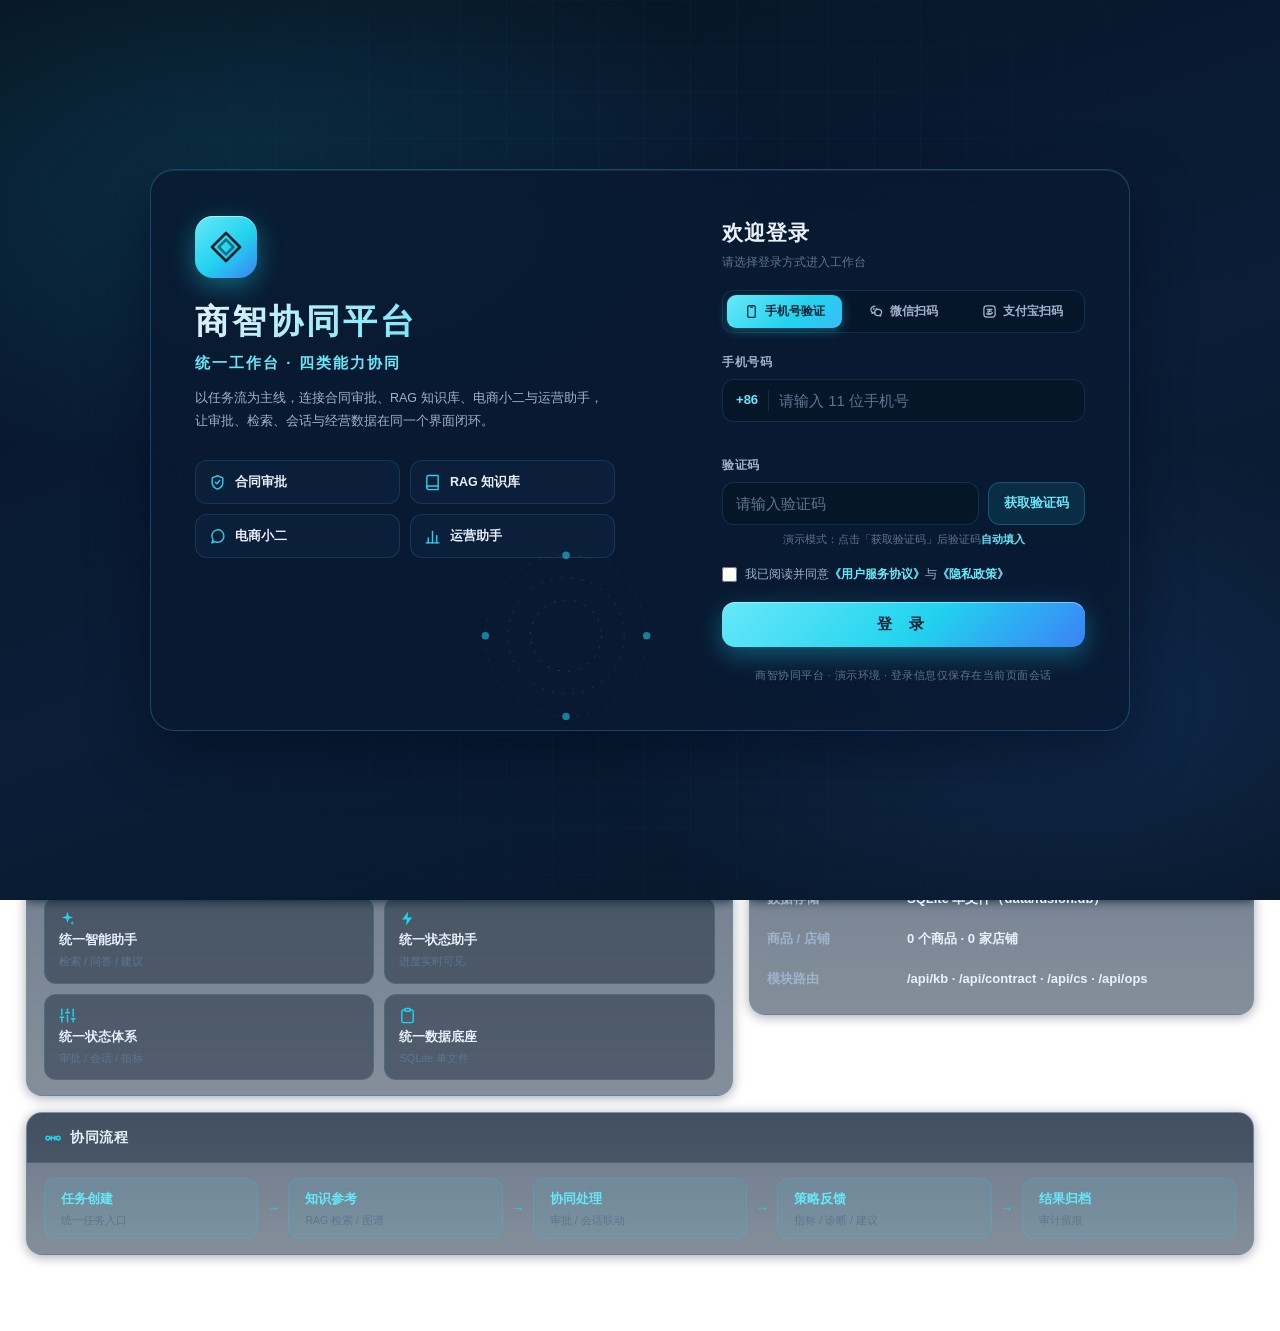
==== commit ad4a770c: "feat: 登录页验证码自动填入（演示模式点获取后直接填 1234）" ====
--- a/static/index.html
+++ b/static/index.html
@@ -90,7 +90,7 @@
             <input class="lc-input" id="loginCode" type="text" maxlength="6" inputmode="numeric" placeholder="请输入验证码" autocomplete="off">
             <button type="button" class="lc-code-btn" id="btnGetCode">获取验证码</button>
           </div>
-          <div class="lc-hint">演示模式：验证码固定为 <b>1234</b>，点击「获取验证码」后填入即可</div>
+          <div class="lc-hint">演示模式：点击「获取验证码」后验证码<b>自动填入</b></div>
         </div>
         <label class="lc-agree" for="agreePolicy">
           <input type="checkbox" id="agreePolicy">
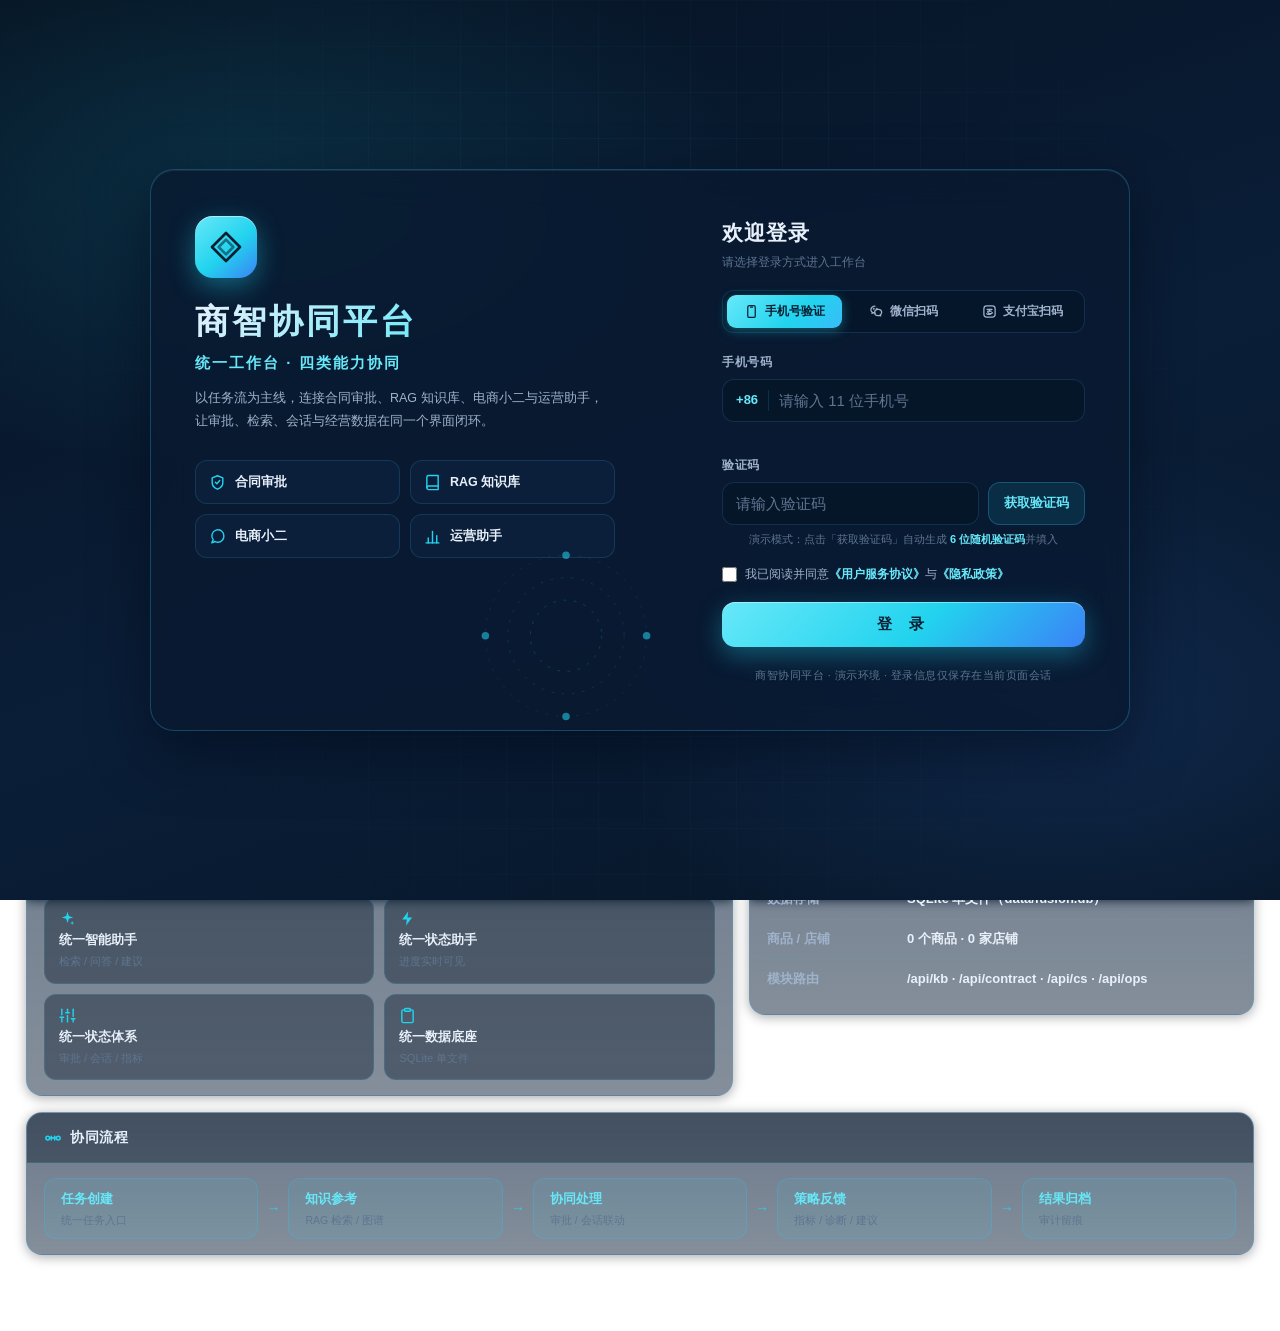
==== commit ff229597: "feat: 验证码改为每次生成 6 位随机码并自动填入（演示模式）" ====
--- a/static/index.html
+++ b/static/index.html
@@ -90,7 +90,7 @@
             <input class="lc-input" id="loginCode" type="text" maxlength="6" inputmode="numeric" placeholder="请输入验证码" autocomplete="off">
             <button type="button" class="lc-code-btn" id="btnGetCode">获取验证码</button>
           </div>
-          <div class="lc-hint">演示模式：点击「获取验证码」后验证码<b>自动填入</b></div>
+          <div class="lc-hint">演示模式：点击「获取验证码」自动生成 <b>6 位随机验证码</b>并填入</div>
         </div>
         <label class="lc-agree" for="agreePolicy">
           <input type="checkbox" id="agreePolicy">
